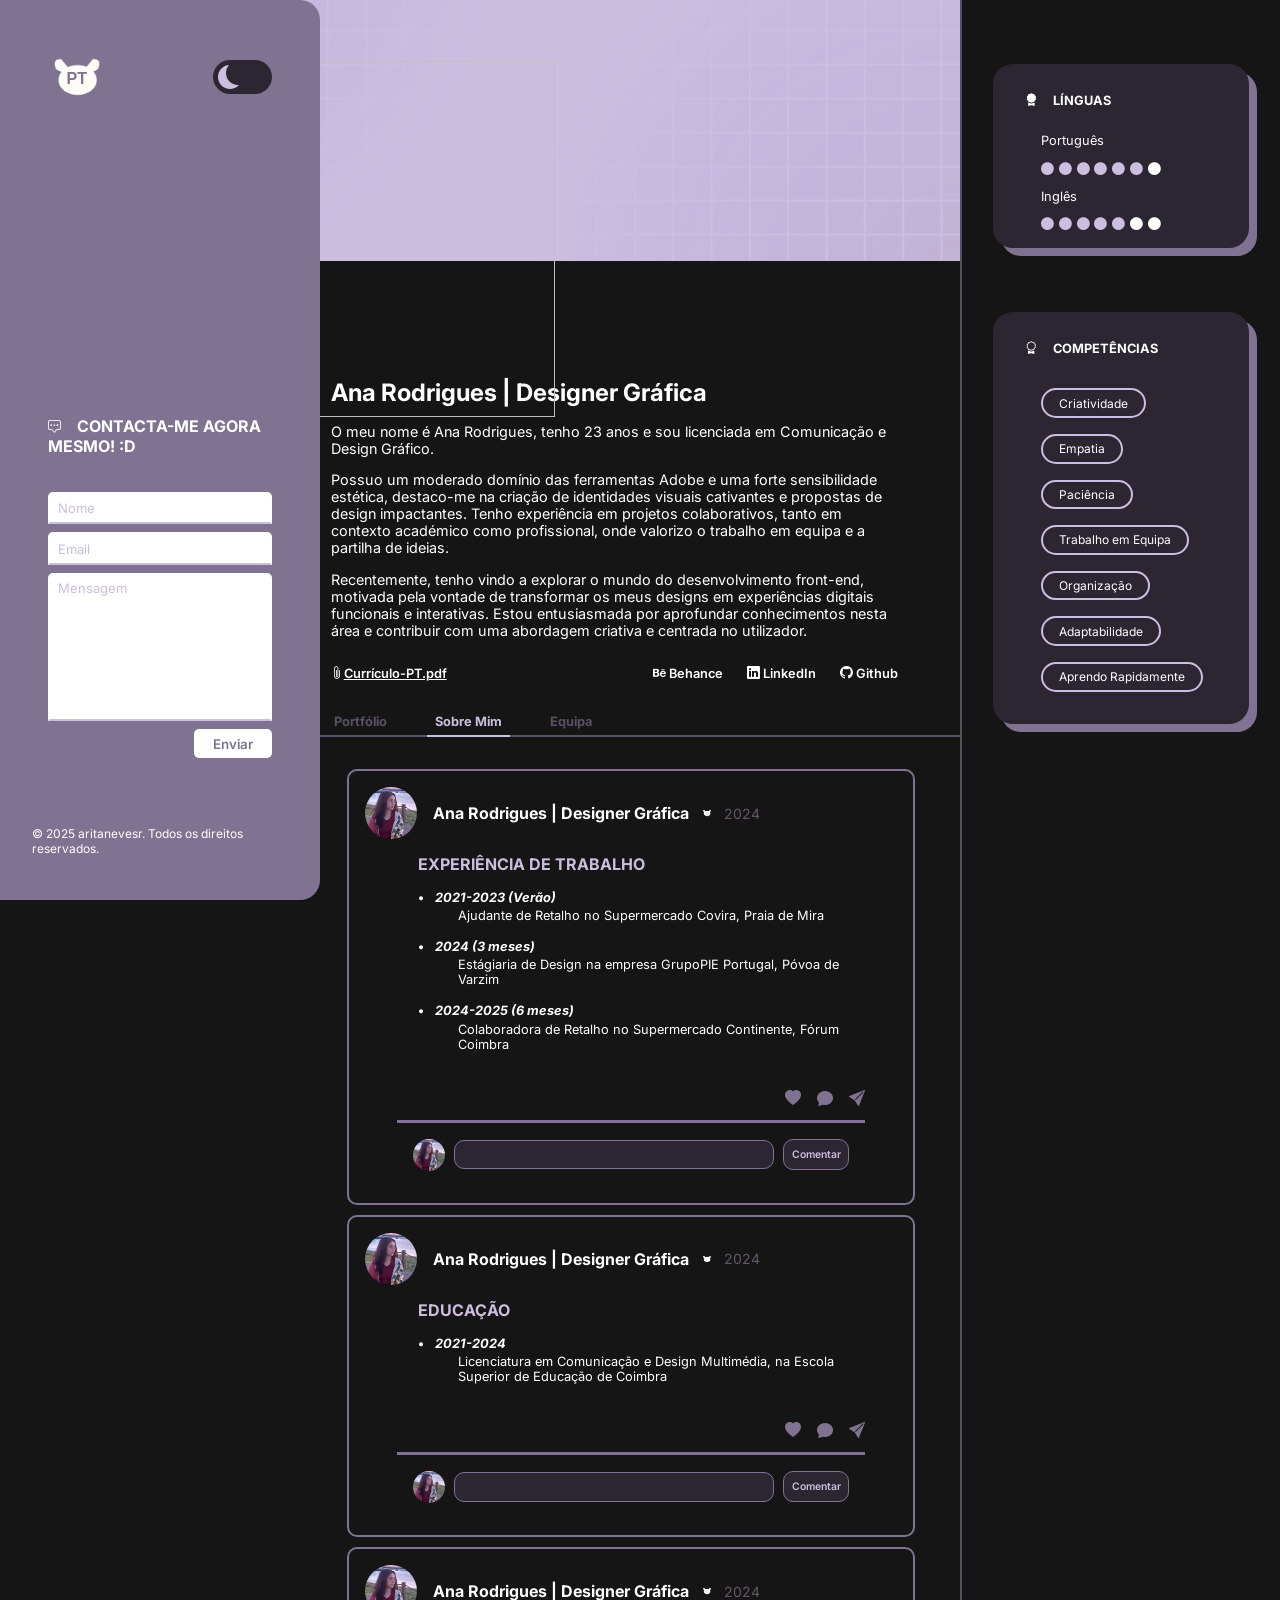
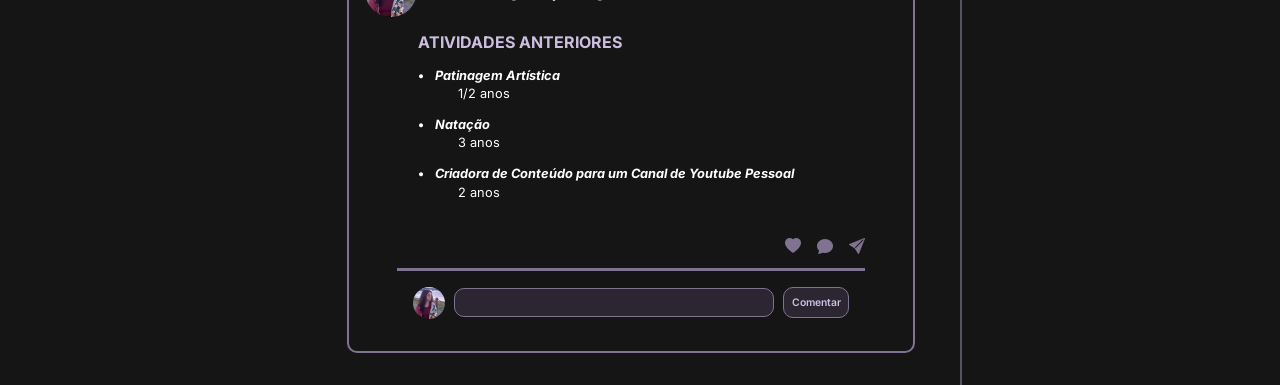
==== about.html @ 100b5ac8 "Update about.html" ====
<!DOCTYPE html>
<html lang="en">

<head>
    <meta charset="UTF-8">
    <meta name="viewport" content="width=device-width, initial-scale=1, maximum-scale=1">
    <title>aritanevesr</title>
    <link rel="stylesheet" href="https://cdnjs.cloudflare.com/ajax/libs/font-awesome/4.7.0/css/font-awesome.min.css">
    <link rel="stylesheet" href="css/about.css">
    <link rel="stylesheet" href="https://cdn.jsdelivr.net/npm/bootstrap-icons@1.13.1/font/bootstrap-icons.min.css">
    <link rel="icon" type="image/jpg" href="images/IconWindows.png" />

    <script src="https://code.iconify.design/3/3.1.0/iconify.min.js"></script>
    <script src="/js/menu.js"></script>
    <script src="/js/language-toggle.js" defer></script>
</head>

<body>
    <div class="container-pc">

        <div class="first-tab">
            <div class="first-top">
                <div class="language-change">
                    <button class="toggle-pt" onclick="turnENG()">PT</button>
                    <button class="toggle-eng" onclick="turnPT()">EN</button>
                </div>

                <label class="switch">
                    <input type="checkbox">
                    <span class="slider"></span>
                </label>
            </div>

            <div class="first-bottom">
                <div class="form-tab">
                    <h3 class="pt"><i class="bi bi-chat-square-dots"></i>&nbsp; &nbsp; CONTACTA-ME AGORA MESMO! :D</h3>
                    <h3 class="eng"><i class="bi bi-chat-square-dots"></i>&nbsp; &nbsp; GET IN TOUCH WITH ME NOW! :D
                    </h3>
                    <br>
                    <form class="pt-form" id="form" action="https://api.web3forms.com/submit" method="POST">
                        <input type="hidden" name="access_key" value="80415ea5-f02d-45af-8918-c1a415441b44">

                        <input type="text" name="name" class="name" placeholder="Nome" required>
                        <input type="email" name="email" class="email" placeholder="Email" required>
                        <textarea name="mensagem" class="mensagem" placeholder="Mensagem" required></textarea>
                        <button type="submit">Enviar</button>
                    </form>

                    <form class="eng-form" id="form" action="https://api.web3forms.com/submit" method="POST">
                        <input type="hidden" name="access_key" value="80415ea5-f02d-45af-8918-c1a415441b44">

                        <input type="text" name="name" class="name" placeholder="Name" required>
                        <input type="email" name="email" class="email" placeholder="Email" required>
                        <textarea name="mensagem" class="mensagem" placeholder="Message" required></textarea>
                        <button type="submit">Send</button>
                    </form>
                </div>
                <br><br>
                <div class="copyright">
                    <p class="pt">© 2025 aritanevesr. Todos os direitos reservados.</p>
                    <p class="eng">© 2025 aritanevesr. All rights reserved.</p>
                </div>
            </div>
        </div>

        <div class="first-tab-back"></div>
        <div class="second-tab">
            <div class="banner">
                <div class="pfp">
                    <img src="images/Pfp.svg">
                </div>
            </div>
            <div class="under-banner"></div>
            <div class="description">
                <h1 class="pt">Ana Rodrigues | Designer Gráfica</h1>
                <p class="pt">O meu nome é Ana Rodrigues, tenho 23 anos e sou licenciada em Comunicação e Design
                    Gráfico.
                </p>
                <p class="pt">Possuo um moderado domínio das ferramentas Adobe e uma forte sensibilidade estética,
                    destaco-me na criação de identidades visuais cativantes e propostas de design impactantes. Tenho
                    experiência em projetos colaborativos, tanto em contexto académico como profissional, onde valorizo
                    o trabalho em equipa e a partilha de ideias.
                </p>
                <p class="pt">Recentemente, tenho vindo a explorar o mundo do desenvolvimento front-end, motivada pela
                    vontade de transformar os meus designs em experiências digitais funcionais e interativas. Estou
                    entusiasmada por aprofundar conhecimentos nesta área e contribuir com uma abordagem criativa e
                    centrada no utilizador.</p>

                <h1 class="eng">Ana Rodrigues | Graphic Designer</h1>
                <p class="eng">My name is Ana Rodrigues, I’m 23 years old and I hold a degree in Communication and
                    Graphic Design.
                </p>
                <p class="eng">With a solid foundation in in Adobe software and with a strong eye for aesthetics, I
                    specialise in crafting engaging visual identities and impactful design solutions. I have experience
                    working on collaborative projects in both academic and professional settings, where I thrive in
                    environments that encourage idea sharing and innovative thinking.
                </p>
                <p class="eng">Recently, I’ve been exploring the world of front-end development, driven by a desire to
                    bring my designs to life through functional and interactive digital experiences. I’m excited to
                    continue learning in this area and to contribute with a creative, user-focused approach.</p>
                <div class="description-links">
                    <div class="cv">
                        <i class="bi bi-paperclip"></i>
                        <a href="/images/cv/portuguese.pdf" target="_blank" class="pt">Currículo-PT.pdf</a>
                        <a href="/images/cv/english.pdf" target="_blank" class="eng">CV-ENG.pdf</a>
                    </div>
                    <div class="work-links">
                        <a href="https://www.behance.net/aritanevesr" target="_blank">
                            <p><i class="bi bi-behance"></i>&nbsp;Behance</p>
                        </a>
                        <a href="www.linkedin.com/in/aritanevesr" target="_blank">
                            <p><i class="bi bi-linkedin"></i>&nbsp;LinkedIn</p>
                        </a>
                        <a href="https://github.com/ARitaNevesR" target="_blank">
                            <p><i class="bi bi-github"></i>&nbsp;Github</p>
                        </a>
                    </div>
                </div>
            </div>
            <div class="menu">
                <div class="box"></div>
                <a href="index.html">
                    <p class="port pt">Portfólio</p>
                    <p class="port eng">Portfolio</p>
                </a>
                <a href="about.html">
                    <p class="about pt">Sobre Mim</p>
                    <p class="about eng">About Me</p>
                </a>
                <a href="team.html">
                    <p class="team pt">Equipa</p>
                    <p class="team eng">Team</p>

                </a>
            </div>

            <div class="content">
                <div class="content-box">
                    <div class="project">
                        <div class="project-profile">
                            <div class="project-profile-img">
                                <img src="images/pfp.png"></img>
                            </div>
                            <div class="project-profile-name">
                                <h3 class="pt">Ana Rodrigues | Designer Gráfica</h3>
                                <h3 class="eng">Ana Rodrigues | Graphic Designer</h3>
                                <img src="images/IconWindows.png"></img>
                                <p>2024</p>
                            </div>
                        </div>
                        <div class="project-content-align">
                            <div class="project-content">
                                <div class="project-content-text">
                                    <h1 class="pt">EXPERIÊNCIA DE TRABALHO</h1>
                                    <dl class="pt">
                                        <dt><i>2021-2023 (Verão)</i></dt>
                                        <dd>Ajudante de Retalho no Supermercado Covira, Praia de Mira</dd>
                                        <dt><i>2024 (3 meses)</i></dt>
                                        <dd>Estágiaria de Design na empresa GrupoPIE Portugal, Póvoa de Varzim</dd>
                                        <dt><i>2024-2025 (6 meses)</i></dt>
                                        <dd>Colaboradora de Retalho no Supermercado Continente, Fórum Coimbra</dd>
                                    </dl>

                                    <h1 class="eng">WORK EXPERIENCE</h1>
                                    <dl class="eng">
                                        <dt><i>Summer 2021-2023</i></dt>
                                        <dd>Retail Assistant at Covira Supermarket, Praia de Mira</dd>
                                        <dt><i>2024 (3 months)</i></dt>
                                        <dd>Design Intern at GrupoPIE Portugal, Póvoa de Varzim</dd>
                                        <dt><i>2024-2025 (6 months)</i></dt>
                                        <dd>Retail Associate at Continente Supermarket, Fórum Coimbra</dd>
                                    </dl>

                                </div>
                            </div>
                            <br>
                            <div class="project-comments">
                                <div class="comments-bar-outer">
                                    <div class="comments-bar">
                                        <i class="bi bi-heart-fill"></i>
                                        <i class="bi bi-chat-fill"></i>
                                        <i class="bi bi-send-fill"></i>
                                    </div>
                                </div>
                                <div class="comments-box">
                                    <img class="comments-pfp" src="/images/pfp.png">
                                    <input class="comment-message" type="text">
                                    <button class="pt">Comentar</button>
                                    <button class="eng">Comment</button>
                                </div>
                            </div>
                        </div>
                    </div>
                </div>
                <div class="content-box">
                    <div class="project">
                        <div class="project-profile">
                            <div class="project-profile-img">
                                <img src="images/pfp.png"></img>
                            </div>
                            <div class="project-profile-name">
                                <h3 class="pt">Ana Rodrigues | Designer Gráfica</h3>
                                <h3 class="eng">Ana Rodrigues | Graphic Designer</h3>
                                <img src="images/IconWindows.png"></img>
                                <p>2024</p>
                            </div>
                        </div>
                        <div class="project-content-align">
                            <div class="project-content">
                                <div class="project-content-text">
                                    <h1 class="pt">EDUCAÇÃO</h1>
                                    <dl class="pt">
                                        <dt><i>2021-2024</i></dt>
                                        <dd>Licenciatura em Comunicação e Design Multimédia, na Escola Superior de
                                            Educação de Coimbra</dd>
                                    </dl>

                                    <h1 class="eng">EDUCATION</h1>
                                    <dl class="eng">
                                        <dt><i>2021-2024</i></dt>
                                        <dd>Bachelor’s Degree in Communication and Multimedia Design, at Escola Superior
                                            de Educação de Coimbra</dd>
                                    </dl>

                                </div>
                            </div>
                            <br>
                            <div class="project-comments">
                                <div class="comments-bar-outer">
                                    <div class="comments-bar">
                                        <i class="bi bi-heart-fill"></i>
                                        <i class="bi bi-chat-fill"></i>
                                        <i class="bi bi-send-fill"></i>
                                    </div>
                                </div>
                                <div class="comments-box">
                                    <img class="comments-pfp" src="/images/pfp.png">
                                    <input class="comment-message" type="text">
                                    <button class="pt">Comentar</button>
                                    <button class="eng">Comment</button>
                                </div>
                            </div>
                        </div>
                    </div>
                </div>
                <div class="content-box">
                    <div class="project">
                        <div class="project-profile">
                            <div class="project-profile-img">
                                <img src="images/pfp.png"></img>
                            </div>
                            <div class="project-profile-name">
                                <h3 class="pt">Ana Rodrigues | Designer Gráfica</h3>
                                <h3 class="eng">Ana Rodrigues | Graphic Designer</h3>
                                <img src="images/IconWindows.png"></img>
                                <p>2024</p>
                            </div>
                        </div>
                        <div class="project-content-align">
                            <div class="project-content">
                                <div class="project-content-text">
                                    <h1 class="pt">ATIVIDADES ANTERIORES</h1>
                                    <dl class="pt">
                                        <dt><i>Patinagem Artística</i></dt>
                                        <dd>1/2 anos</dd>
                                        <dt><i>Natação</i></dt>
                                        <dd>3 anos</dd>
                                        <dt><i>Criadora de Conteúdo para um Canal de Youtube Pessoal</i></dt>
                                        <dd>2 anos</dd>
                                    </dl>

                                    <h1 class="eng">PREVIOUS ACTIVITIES</h1>
                                    <dl class="eng">
                                        <dt><i>Figure Skating</i></dt>
                                        <dd>1-2 years</dd>
                                        <dt><i>Swimming</i></dt>
                                        <dd>3 years</dd>
                                        <dt><i>Content Creator for Personal YouTube Channel</i></dt>
                                        <dd>2 years</dd>
                                    </dl>
                                </div>
                            </div>
                            <br>
                            <div class="project-comments">
                                <div class="comments-bar-outer">
                                    <div class="comments-bar">
                                        <i class="bi bi-heart-fill"></i>
                                        <i class="bi bi-chat-fill"></i>
                                        <i class="bi bi-send-fill"></i>
                                    </div>
                                </div>
                                <div class="comments-box">
                                    <img class="comments-pfp" src="/images/pfp.png">
                                    <input class="comment-message" type="text">
                                    <button class="pt">Comentar</button>
                                    <button class="eng">Comment</button>
                                </div>
                            </div>
                        </div>
                    </div>
                </div>
            </div>
        </div>
        <div class="third-tab">
            <div class="third-box software">
                <h3 class="pt"> <i class="bi bi-award-fill"></i> &nbsp; &nbsp; LÍNGUAS </h3>
                <h3 class="eng"> <i class="bi bi-award-fill"></i> &nbsp; &nbsp; LANGUAGES </h3>
                <div class="box-content">
                    <div class="portuguese">
                        <p class="pt">Português</p>
                        <p class="eng">Portuguese</p>
                        <div class="portuguese-meter">
                            <i class="bi bi-circle-fill purple"></i>
                            <i class="bi bi-circle-fill purple"></i>
                            <i class="bi bi-circle-fill purple"></i>
                            <i class="bi bi-circle-fill purple"></i>
                            <i class="bi bi-circle-fill purple"></i>
                            <i class="bi bi-circle-fill purple"></i>
                            <i class="bi bi-circle-fill white"></i>
                        </div>
                    </div>
                    <div class="english">
                        <p class="pt">Inglês</p>
                        <p class="eng">English</p>
                        <div class="portuguese-meter">
                            <i class="bi bi-circle-fill purple"></i>
                            <i class="bi bi-circle-fill purple"></i>
                            <i class="bi bi-circle-fill purple"></i>
                            <i class="bi bi-circle-fill purple"></i>
                            <i class="bi bi-circle-fill purple"></i>
                            <i class="bi bi-circle-fill white"></i>
                            <i class="bi bi-circle-fill white"></i>
                        </div>
                    </div>
                </div>
            </div>

            <div class="third-box objetivos">
                <h3 class="pt"> <i class="bi bi-award"></i> &nbsp; &nbsp; COMPETÊNCIAS</h3>
                <h3 class="eng"> <i class="bi bi-award"></i> &nbsp; &nbsp; SOFT SKILLS </h3>
                <br>
                <div class="box-content-soft">
                    <div class="">
                        <div class="soft-skills">
                            <p class="pt">Criatividade</p>
                            <p class="eng">Creativity</p>
                        </div>
                        <div class="soft-skills">
                            <p class="pt">Empatia</p>
                            <p class="eng">Empathy</p>
                        </div>
                        <div class="soft-skills">
                            <p class="pt">Paciência</p>
                            <p class="eng">Patience</p>
                        </div>
                        <div class="soft-skills">
                            <p class="pt">Trabalho em Equipa</p>
                            <p class="eng">Teamwork</p>
                        </div>
                        <div class="soft-skills">
                            <p class="pt">Organização</p>
                            <p class="eng">Organisation</p>
                        </div>
                        <div class="soft-skills">
                            <p class="pt">Adaptabilidade</p>
                            <p class="eng">Adaptability</p>
                        </div>
                        <div class="soft-skills">
                            <p class="pt">Aprendo Rapidamente</p>
                            <p class="eng">Fast Learner</p>
                        </div>
                    </div>
                </div>
            </div>
        </div>
    </div>

    <div class="container-mobile">
        <nav class="navbar-mobile">
            <div class="menu-toggle">
                <button class="on-button" onclick="showMenu()"><i class="bi bi-list"></i></button>
                <div class="off-menu">
                    <button class="off-button" onclick="hideMenu()">
                        <i class="bi bi-x"></i>
                    </button>

                    <div class="mobile-top">
                        <div class="language-change">
                            <div class="language-change">
                                <button class="toggle-pt">PT</button>
                                <button class="toggle-eng">EN</button>
                            </div>
                        </div>

                        <label class="switch">
                            <input type="checkbox">
                            <span class="slider"></span>
                        </label>
                    </div>
                </div>
            </div>
        </nav>
        <div class="mobile-menu">
            <div class="form-tab">
                <h3 class="pt"><i class="bi bi-chat-square-dots"></i>&nbsp; &nbsp; CONTACTA-ME AGORA MESMO! :D</h3>
                <h3 class="eng"><i class="bi bi-chat-square-dots"></i>&nbsp; &nbsp; GET IN TOUCH WITH ME NOW! :D
                </h3>
                <br>
                <form class="pt-form" id="form" action="https://api.web3forms.com/submit" method="POST">
                    <input type="hidden" name="access_key" value="80415ea5-f02d-45af-8918-c1a415441b44">

                    <input type="text" name="name" class="name" placeholder="Nome" required>
                    <input type="email" name="email" class="email" placeholder="Email" required>
                    <textarea name="mensagem" class="mensagem" placeholder="Mensagem" required></textarea>
                    <button type="submit">Enviar</button>
                </form>

                <form class="eng-form" id="form" action="https://api.web3forms.com/submit" method="POST">
                    <input type="hidden" name="access_key" value="80415ea5-f02d-45af-8918-c1a415441b44">

                    <input type="text" name="name" class="name" placeholder="Name" required>
                    <input type="email" name="email" class="email" placeholder="Email" required>
                    <textarea name="mensagem" class="mensagem" placeholder="Message" required></textarea>
                    <button type="submit">Send</button>
                </form>
            </div>
        </div>
        <div class="profile-mobile">
            <div class="top-profile-mobile">
                <div class="banner">
                    <div class="pfp">
                        <img src="images/Pfp.svg">
                    </div>
                </div>
                <div class="under-banner"></div>
                <div class="description">
                    <h1 class="pt">Ana Rodrigues | Designer Gráfica</h1>
                    <p class="pt">O meu nome é Ana Rodrigues, tenho 23 anos e sou licenciada em Comunicação e Design
                        Gráfico.
                    </p>
                    <p class="pt">Possuo um moderado domínio das ferramentas Adobe e uma forte sensibilidade estética,
                        destaco-me na criação de identidades visuais cativantes e propostas de design impactantes. Tenho
                        experiência em projetos colaborativos, tanto em contexto académico como profissional, onde
                        valorizo
                        o trabalho em equipa e a partilha de ideias.
                    </p>
                    <p class="pt">Recentemente, tenho vindo a explorar o mundo do desenvolvimento front-end, motivada
                        pela
                        vontade de transformar os meus designs em experiências digitais funcionais e interativas. Estou
                        entusiasmada por aprofundar conhecimentos nesta área e contribuir com uma abordagem criativa e
                        centrada no utilizador.</p>

                    <h1 class="eng">Ana Rodrigues | Graphic Designer</h1>
                    <p class="eng">My name is Ana Rodrigues, I’m 23 years old and I hold a degree in Communication and
                        Graphic Design.
                    </p>
                    <p class="eng">With a solid foundation in in Adobe software and with a strong eye for aesthetics, I
                        specialise in crafting engaging visual identities and impactful design solutions. I have
                        experience
                        working on collaborative projects in both academic and professional settings, where I thrive in
                        environments that encourage idea sharing and innovative thinking.
                    </p>
                    <p class="eng">Recently, I’ve been exploring the world of front-end development, driven by a desire
                        to
                        bring my designs to life through functional and interactive digital experiences. I’m excited to
                        continue learning in this area and to contribute with a creative, user-focused approach.</p>
                    <div class="description-links">
                        <div class="cv">
                            <i class="bi bi-paperclip"></i>
                            <a href="/images/cv/portuguese.pdf" target="_blank" class="pt">Currículo-PT.pdf</a>
                            <a href="/images/cv/english.pdf" target="_blank" class="eng">CV-ENG.pdf</a>
                        </div>
                        <div class="work-links">
                            <a href="https://www.behance.net/aritanevesr" target="_blank">
                                <p><i class="bi bi-behance"></i>&nbsp;Behance</p>
                            </a>
                            <a href="www.linkedin.com/in/aritanevesr" target="_blank">
                                <p><i class="bi bi-linkedin"></i>&nbsp;LinkedIn</p>
                            </a>
                            <a href="https://github.com/ARitaNevesR" target="_blank">
                                <p><i class="bi bi-github"></i>&nbsp;Github</p>
                            </a>
                        </div>
                    </div>
                </div>
                <div class="menu">
                    <div class="box"></div>
                    <a href="index.html">
                        <p class="port">Portfólio</p>
                    </a>
                    <a href="about.html">
                        <p class="about">Sobre Mim</p>
                    </a>
                    <a href="team.html">
                        <p class="team">Equipa</p>
                    </a>
                </div>
            </div>
            <div class="mobile-team">
                <div class="content">
                    <div class="content-box">
                        <div class="project">
                            <div class="project-profile">
                                <div class="project-profile-img">
                                    <img src="images/pfp.png"></img>
                                </div>
                                <div class="project-profile-name">
                                    <h3 class="pt">Ana Rodrigues | Designer Gráfica</h3>
                                    <h3 class="eng">Ana Rodrigues | Graphic Designer</h3>
                                    <img src="images/IconWindows.png"></img>
                                    <p>2024</p>
                                </div>
                            </div>
                            <div class="project-content-align">
                                <div class="project-content">
                                    <div class="project-content-text">
                                        <h1 class="pt">EXPERIÊNCIA DE TRABALHO</h1>
                                        <dl class="pt">
                                            <dt><i>2021-2023 (Verão)</i></dt>
                                            <dd>Ajudante de Retalho no Supermercado Covira, Praia de Mira</dd>
                                            <dt><i>2024 (3 meses)</i></dt>
                                            <dd>Estágiaria de Design na empresa GrupoPIE Portugal, Póvoa de Varzim</dd>
                                            <dt><i>2024-2025 (6 meses)</i></dt>
                                            <dd>Colaboradora de Retalho no Supermercado Continente, Fórum Coimbra</dd>
                                        </dl>

                                        <h1 class="eng">WORK EXPERIENCE</h1>
                                        <dl class="eng">
                                            <dt><i>Summer 2021-2023</i></dt>
                                            <dd>Retail Assistant at Covira Supermarket, Praia de Mira</dd>
                                            <dt><i>2024 (3 months)</i></dt>
                                            <dd>Design Intern at GrupoPIE Portugal, Póvoa de Varzim</dd>
                                            <dt><i>2024-2025 (6 months)</i></dt>
                                            <dd>Retail Associate at Continente Supermarket, Fórum Coimbra</dd>
                                        </dl>

                                    </div>
                                </div>
                                <br>
                                <div class="project-comments">
                                    <div class="comments-bar-outer">
                                        <div class="comments-bar">
                                            <i class="bi bi-heart-fill"></i>
                                            <i class="bi bi-chat-fill"></i>
                                            <i class="bi bi-send-fill"></i>
                                        </div>
                                    </div>
                                    <div class="comments-box">
                                        <img class="comments-pfp" src="/images/pfp.png">
                                        <input class="comment-message" type="text">
                                        <button class="pt">Comentar</button>
                                        <button class="eng">Comment</button>
                                    </div>
                                </div>
                            </div>
                        </div>
                    </div>
                    <div class="content-box">
                        <div class="project">
                            <div class="project-profile">
                                <div class="project-profile-img">
                                    <img src="images/pfp.png"></img>
                                </div>
                                <div class="project-profile-name">
                                    <h3 class="pt">Ana Rodrigues | Designer Gráfica</h3>
                                    <h3 class="eng">Ana Rodrigues | Graphic Designer</h3>
                                    <img src="images/IconWindows.png"></img>
                                    <p>2024</p>
                                </div>
                            </div>
                            <div class="project-content-align">
                                <div class="project-content">
                                    <div class="project-content-text">
                                        <h1 class="pt">EDUCAÇÃO</h1>
                                        <dl class="pt">
                                            <dt><i>2021-2024</i></dt>
                                            <dd>Licenciatura em Comunicação e Design Multimédia, na Escola Superior de
                                                Educação de Coimbra</dd>
                                        </dl>

                                        <h1 class="eng">EDUCATION</h1>
                                        <dl class="eng">
                                            <dt><i>2021-2024</i></dt>
                                            <dd>Bachelor’s Degree in Communication and Multimedia Design, at Escola
                                                Superior
                                                de Educação de Coimbra</dd>
                                        </dl>

                                    </div>
                                </div>
                                <br>
                                <div class="project-comments">
                                    <div class="comments-bar-outer">
                                        <div class="comments-bar">
                                            <i class="bi bi-heart-fill"></i>
                                            <i class="bi bi-chat-fill"></i>
                                            <i class="bi bi-send-fill"></i>
                                        </div>
                                    </div>
                                    <div class="comments-box">
                                        <img class="comments-pfp" src="/images/pfp.png">
                                        <input class="comment-message" type="text">
                                        <button class="pt">Comentar</button>
                                        <button class="eng">Comment</button>
                                    </div>
                                </div>
                            </div>
                        </div>
                    </div>
                    <div class="content-box">
                        <div class="project">
                            <div class="project-profile">
                                <div class="project-profile-img">
                                    <img src="images/pfp.png"></img>
                                </div>
                                <div class="project-profile-name">
                                    <h3 class="pt">Ana Rodrigues | Designer Gráfica</h3>
                                    <h3 class="eng">Ana Rodrigues | Graphic Designer</h3>
                                    <img src="images/IconWindows.png"></img>
                                    <p>2024</p>
                                </div>
                            </div>
                            <div class="project-content-align">
                                <div class="project-content">
                                    <div class="project-content-text">
                                        <h1 class="pt">ATIVIDADES ANTERIORES</h1>
                                        <dl class="pt">
                                            <dt><i>Patinagem Artística</i></dt>
                                            <dd>1/2 anos</dd>
                                            <dt><i>Natação</i></dt>
                                            <dd>3 anos</dd>
                                            <dt><i>Criadora de Conteúdo para um Canal de Youtube Pessoal</i></dt>
                                            <dd>2 anos</dd>
                                        </dl>

                                        <h1 class="eng">PREVIOUS ACTIVITIES</h1>
                                        <dl class="eng">
                                            <dt><i>Figure Skating</i></dt>
                                            <dd>1-2 years</dd>
                                            <dt><i>Swimming</i></dt>
                                            <dd>3 years</dd>
                                            <dt><i>Content Creator for Personal YouTube Channel</i></dt>
                                            <dd>2 years</dd>
                                        </dl>
                                    </div>
                                </div>
                                <br>
                                <div class="project-comments">
                                    <div class="comments-bar-outer">
                                        <div class="comments-bar">
                                            <i class="bi bi-heart-fill"></i>
                                            <i class="bi bi-chat-fill"></i>
                                            <i class="bi bi-send-fill"></i>
                                        </div>
                                    </div>
                                    <div class="comments-box">
                                        <img class="comments-pfp" src="/images/pfp.png">
                                        <input class="comment-message" type="text">
                                        <button class="pt">Comentar</button>
                                        <button class="eng">Comment</button>
                                    </div>
                                </div>
                            </div>
                        </div>
                    </div>
                </div>
                <br><br>
                <div class="boxes-mobile">
                    <div class="third-box software">
                        <h3 class="pt"> <i class="bi bi-award-fill"></i> &nbsp; &nbsp; LÍNGUAS </h3>
                        <h3 class="eng"> <i class="bi bi-award-fill"></i> &nbsp; &nbsp; LANGUAGES </h3>
                        <div class="box-content">
                            <div class="portuguese">
                                <p class="pt">Português</p>
                                <p class="eng">Portuguese</p>
                                <div class="portuguese-meter">
                                    <i class="bi bi-circle-fill purple"></i>
                                    <i class="bi bi-circle-fill purple"></i>
                                    <i class="bi bi-circle-fill purple"></i>
                                    <i class="bi bi-circle-fill purple"></i>
                                    <i class="bi bi-circle-fill purple"></i>
                                    <i class="bi bi-circle-fill purple"></i>
                                    <i class="bi bi-circle-fill white"></i>
                                </div>
                            </div>
                            <div class="english">
                                <p class="pt">Inglês</p>
                                <p class="eng">English</p>
                                <div class="portuguese-meter">
                                    <i class="bi bi-circle-fill purple"></i>
                                    <i class="bi bi-circle-fill purple"></i>
                                    <i class="bi bi-circle-fill purple"></i>
                                    <i class="bi bi-circle-fill purple"></i>
                                    <i class="bi bi-circle-fill purple"></i>
                                    <i class="bi bi-circle-fill white"></i>
                                    <i class="bi bi-circle-fill white"></i>
                                </div>
                            </div>
                        </div>
                    </div>

                    <div class="third-box objetivos">
                        <h3 class="pt"> <i class="bi bi-award"></i> &nbsp; &nbsp; COMPETÊNCIAS</h3>
                        <h3 class="eng"> <i class="bi bi-award"></i> &nbsp; &nbsp; SOFT SKILLS </h3>
                        <br>
                        <div class="box-content-soft">
                            <div class="">
                                <div class="soft-skills">
                                    <p class="pt">Criatividade</p>
                                    <p class="eng">Creativity</p>
                                </div>
                                <div class="soft-skills">
                                    <p class="pt">Empatia</p>
                                    <p class="eng">Empathy</p>
                                </div>
                                <div class="soft-skills">
                                    <p class="pt">Paciência</p>
                                    <p class="eng">Patience</p>
                                </div>
                                <div class="soft-skills">
                                    <p class="pt">Trabalho em Equipa</p>
                                    <p class="eng">Teamwork</p>
                                </div>
                                <div class="soft-skills">
                                    <p class="pt">Organização</p>
                                    <p class="eng">Organisation</p>
                                </div>
                                <div class="soft-skills">
                                    <p class="pt">Adaptabilidade</p>
                                    <p class="eng">Adaptability</p>
                                </div>
                                <div class="soft-skills">
                                    <p class="pt">Aprendo Rapidamente</p>
                                    <p class="eng">Fast Learner</p>
                                </div>
                            </div>
                        </div>
                    </div>
                </div>
                <br><br>
                <div class="copyright">
                    <p class="pt">© 2025 aritanevesr. Todos os direitos reservados.</p>
                    <p class="eng">© 2025 aritanevesr. All rights reserved.</p>
                </div>
            </div>
        </div>
    </div>
</body>
---- css/about.css ----
@import url('https://fonts.googleapis.com/css2?family=Inter:ital,opsz,wght@0,14..32,100..900;1,14..32,100..900&display=swap');

body {
    font-family: 'Inter', sans-serif;
    padding: 0;
    margin: 0;
    font-size: 1rem;
    background-color: var(--dark-theme);
}

:root {
    --white: #FFFFFF;
    --text-color: #333;
    --dark-theme: #151515;
    --light-purple: #CCBEDF;
    --dark-purple: #575161;
    --medium-purple: #807391;
    --purple: #2B2632;
}

p {
    color: #151515
}

.container-pc {
    min-height: 100vh;
    width: 100vw;
    display: flex;
}

.container-mobile {
    display: none;
}

.pt,
.pt-form,
.toggle-pt {
    display: flex;

}

.eng,
.eng-form,
.toggle-eng {
    display: none;
}

/*----------------- FIRST TAB -----------------*/

.first-tab {
    background-color: var(--medium-purple);
    position: fixed;
    display: flex;
    flex-direction: column;
    width: 29.25rem;
    height: 100vh;
    z-index: 1000;
    border-radius: 0 20px 20px 0;
}

.first-tab-back {
    width: 28rem;
    height: 100vh;
    background-color: transparent;
}

.first-top {
    margin: 3rem;
    display: flex;
    align-items: center;
}

.language-change {
    width: 3.6rem;
    height: 3.6rem;
    background-image: url("/images/IconWindows.png");
    background-color: transparent;
    background-size: cover;
    background-position: center;
    background-repeat: no-repeat;
    display: flex;
    justify-content: center;
    transform: scale(1);
    cursor: pointer;
}

.language-change:hover {
    transform: scale(1.1);
}

.language-change button {
    font-size: 1rem;
    font-weight: 800;
    color: var(--medium-purple);
    margin-top: 1.3rem;
    background-color: transparent;
    border: none;
    cursor: pointer;
}

/* https://uiverse.io/alexruix/splendid-liger-23 */
/* The switch - the box around the slider */
.switch {
    font-size: 17px;
    position: relative;
    display: inline-block;
    width: 3.5em;
    height: 2em;
    margin-left: auto;
    transform: scale(1);
    transition: transform 0.2s ease, background-color 0.2s ease, color 0.2s ease;
}

.switch:hover {
    transform: scale(1.05);
}

.switch input {
    opacity: 0;
    width: 0;
    height: 0;
}

.slider {
    position: absolute;
    cursor: pointer;
    top: 0;
    left: 0;
    right: 0;
    bottom: 0;
    background-color: var(--purple);
    transition: .5s;
    border-radius: 30px;
}

.slider:before {
    position: absolute;
    content: "";
    height: 1.4em;
    width: 1.4em;
    border-radius: 50%;
    left: 10%;
    bottom: 15%;
    box-shadow: inset 8px -4px 0px 0px var(--light-purple);
    background: var(--purple);
    transition: .5s;
}

input:checked+.slider {
    background-color: var(--purple);
}

input:checked+.slider:before {
    transform: translateX(100%);
    box-shadow: inset 15px -4px 0px 15px var(--light-purple);
}

.first-bottom {
    margin-top: auto;
    padding: 2rem;
}

.form-tab {
    display: flex;
    margin: 3rem;
    flex-direction: column;
    margin-bottom: auto;
}

.form-tab h3 {
    font-size: 16px;
    color: var(--white);
}

#form {
    flex-direction: column;
    gap: 0.5rem;
}

#form input,
textarea {
    background-color: var(--white);
    border-bottom: 2px solid var(--light-purple);
    border-top: 2px solid transparent;
    border-right: 2px solid transparent;
    border-left: 2px solid transparent;
    border-radius: 5px 5px 0 0;
    box-shadow: none;
    outline: none;
}

#form input {
    height: 1.8rem;
    padding: 0 0.5rem;
    font-size: 13px;
    font-family: 'Inter', sans-serif;
    color: var(--dark-theme);
}

#form textarea {
    resize: none;
    height: 8.4rem;
    padding: 0.3rem 0.5rem;
    font-size: 13px;
    font-family: 'Inter', sans-serif;
    color: var(--light-purple);
}

#form input::placeholder,
textarea::placeholder {
    color: var(--light-purple);
}

#form button {
    width: 4.9rem;
    height: 1.8rem;
    border-radius: 5px;
    border: transparent;
    background-color: white;
    font-family: 'Inter', sans-serif;
    font-weight: 600;
    color: var(--medium-purple);
    margin-left: auto;
    cursor: pointer;
    transform: scale(1);
    transition: transform 0.2s ease, background-color 0.2s ease, color 0.2s ease;
}

#form button:hover {
    background-color: var(--purple);
    color: var(--white);
    transform: scale(1.05);

}

.copyright {
    display: flex;
    justify-content: center;
}

.copyright p {
    font-size: 12px;
    color: var(--white);
}

/*----------------- SECOND TAB -----------------*/

.second-tab {
    background-color: var(--dark-theme);
    width: 66rem;
    height: auto;
    border-right: 2px solid var(--dark-purple);

}

.banner {
    width: 100%;
    height: 16.3rem;
    background-color: var(--light-purple);
    position: relative;
    display: flex;
    justify-content: start;
    align-items: flex-end;
    background-image: url("/images/banner.png");
    background-color: transparent;
    background-size: cover;
    background-position: center;
    background-repeat: no-repeat;
}

.pfp {
    width: 22.25rem;
    height: 22.25rem;
    margin: 0 3rem;
    position: absolute;
    bottom: -60%;
    left: 1rem;
}

.pfp img {
    width: 100%;
    height: 100%;
}

.under-banner {
    width: 100%;
    height: 6.3rem;
}

.description {
    margin: 0 0 0 7rem;
    width: 80%;
}

.description p {
    font-size: 0.9rem;

}

.description h1 {
    font-size: 1.5rem;

}

.description-links {
    display: flex;
    flex-direction: row;
    align-items: center;
}

.work-links {
    display: flex;
    flex-direction: row;
    gap: 1.5rem;
    margin-left: auto;
}

.description-links a,
i,
p,
h1 {
    color: white;
    text-decoration: none;

}

.description-links p,
i,
a {
    font-size: 0.8rem;
    cursor: pointer;
}

.cv {
    display: flex;
    flex-direction: row;
}

.cv a {
    font-weight: 600;
    transform: scale(1);
    text-decoration: underline;
}

.work-links p {
    font-weight: 600;
    transform: scale(1);
}

.cv a:hover,
.work-links p:hover {
    transform: scale(1.1);
}

.menu {
    width: 100%;
    height: auto;
    display: flex;
    flex-direction: row;
    gap: 2rem;
    border-bottom: 0.125rem solid var(--dark-purple);
}

.box {
    width: 5rem;
    height: auto;
}

.box,
.menu p {
    margin-bottom: auto;
}

.menu p {
    cursor: pointer;
    padding: 0.5rem;
    font-weight: 700;
    z-index: 2;
    margin-bottom: -0.125rem;
}

.menu a {
    text-decoration: none;
}

.about {
    color: var(--light-purple);
    box-shadow: inset 0 -0.125rem 0 0 var(--light-purple);

}

.port,
.team {
    color: var(--dark-purple);
    transform: scale(1);

}

.menu .port:hover,
.team:hover {
    transform: scale(1.1);
}

/*----------------- SECOND TAB POSTS -----------------*/

.content {
    display: flex;
    flex-direction: column;
    width: 75%;
    margin: 0 0 0 5rem;
    padding: 2rem;
    gap: 0.65rem;
}

.title-box {
    width: 100%;
    display: flex;
    padding: 0 0 0 4rem;
    margin-left: auto;
    background-color: transparent;
    border-bottom: solid 0.125rem var(--medium-purple);
    border-top: none;
    border-left: none;
    border-right: none;
    cursor: pointer;
    font-size: 0.6rem;
}

.content-box {
    display: flex;
    margin: 2rem 1rem 0 1rem;
    padding: 1rem;
    border-radius: 0.625rem;
    border: solid 0.125rem var(--medium-purple);
}

.project {
    width: 100%;
    height: auto;
}


.project-profile {
    display: flex;
    flex-direction: row;
    gap: 1rem;
    width: 100%;
    height: auto;
}

.project-profile-img img {
    width: 3.25rem;
    height: 3.25rem;
    border-radius: 50%;
}

.project-profile-name {
    display: flex;
    flex-direction: row;
    height: auto;
    width: 100%;
    gap: 0.8rem;
    margin-bottom: auto;
    align-items: center;
}

.project-profile-name img {
    width: 0.625rem;
    height: 0.625rem;
}

.project-profile-name h3 {
    font-size: 1rem;
    color: var(--white);
}

.project-profile-name p {
    font-size: 0.875rem;
    color: var(--light-purple);
    opacity: 0.4;
}

.project-content-align {
    display: flex;
    flex-direction: column;
    width: 100%;
    align-items: center;
    justify-content: center;
}

.project-content {
    width: 100%;
    height: auto;
    display: flex;
    flex-direction: column;
    align-items: center;
    justify-content: center;

}

.project-content-text {
    padding: 0 0 0 6rem;
    width: 100%;
}

.project-content-text h1 {
    color: var(--light-purple);
    font-size: 1rem;
}

.project-content-text dt::before {
    content: "• ";
    color: var(--white);
    margin-right: 0.5rem;
}

.project-content-text dt,
.project-content-text dd {
    color: var(--white);
    font-size: 0.8rem;
}

.project-content-text dt {
    margin: 0 0 0.2rem 0rem;
    font-weight: 700;
}

.project-content-text dd {
    margin: 0 0 1rem 2.5rem;
}

.project-content-text p {
    color: transparent;
}

.project-comments {
    width: 88%;
    height: auto;
}

.comments-bar-outer {
    display: flex;
    width: 100%;
    height: 2rem;
    border-bottom: 0.225rem solid var(--medium-purple);
}

.comments-bar {
    width: auto;
    height: 1.5rem;
    display: flex;
    flex-direction: row;
    gap: 1rem;
    margin-left: auto;
}

.comments-bar i {
    font-size: 1rem;
    transform: scale(1);
    width: 100%;
    height: auto;
    color: var(--medium-purple);
}

.comments-bar i:hover {
    transform: scale(1.05);
}

.comments-box {
    display: flex;
    flex-direction: row;
    padding: 1rem;
    gap: 0.6rem;
    align-items: center;
}

.comments-box img {
    width: 2rem;
    height: 2rem;
    border-radius: 50%;
}

.comments-box input {
    width: 80%;
    padding: 0.4rem;
}

.comment-message {
    border: 0.1rem solid var(--medium-purple);
    border-radius: 0.625rem;
    background-color: var(--purple);
}

.comments-box button {
    padding: 0.5rem;
    width: 15%;
    background-color: var(--purple);
    color: var(--light-purple);
    border: 1px solid var(--medium-purple);
    border-radius: 0.625rem;
    font-family: 'Inter', sans-serif;
    font-weight: 600;
    font-size: 0.65rem;
    cursor: pointer;
    justify-content: center;

}

/*----------------- THIRD TAB -----------------*/

.third-tab {
    background-color: var(--dark-theme);
    width: 28.125rem;
    height: 100%;
    right: 0;
    z-index: 1000;
    padding: 4rem 0 0 0;
    display: flex;
    flex-direction: column;
    align-items: center;
    gap: 4rem;
}

.third-box {
    width: 17.4rem;
    height: auto;
    padding: 1rem 2rem;
    background-color: var(--purple);
    border-radius: 20px;
    box-shadow: var(--medium-purple) 0.5rem 0.5rem;
}

.third-box h3 {
    color: var(--white);
    font-size: 16px;
}

.box-content {
    padding: 0 0 0 1rem;
}


.portuguese,
.english {
    display: flex;
    flex-direction: row;
    align-items: center;
    gap: 1rem;
}

.english p,
.portuguese p {
    font-size: 0.8rem;
}

.purple {
    color: var(--light-purple);
}

.portuguese-meter {
    display: flex;
    flex-direction: row;
    gap: 0.3rem
}

.box-content-soft {
    padding: 0 0 0 1rem;
    display: flex;
    flex-wrap: wrap;
    gap: 5rem
}


.soft-skills {
    border: 0.125rem solid var(--light-purple);
    border-radius: 2rem;
    display: inline-flex;
    align-items: center;
    justify-content: center;
    height: 1.6rem;
    width: auto;
    padding: 0 1rem 0 1rem;
    margin: 0 0.2rem 1rem 0;
}

.soft-skills p {
    font-size: 0.75rem
}


/*------------------- MOBILE -------------------*/

@media only screen and (max-width: 600px) and (orientation: portrait) {
    .container-pc {
        display: none;
    }

    .container-mobile {
        display: flex;
        width: 100%;
        height: auto;
        background-color: var(--dark-theme);
    }

    nav {
        width: 95%;
        padding: 0.2rem 2rem 0 2rem;
        height: 4rem;
        display: flex;
        align-items: center;
        position: fixed;
        background-color: var(--medium-purple);
        z-index: 1000;
    }

    .description-links {
        flex-direction: column;
        align-items: flex-start;
    }

    .work-links {
        gap: 1.5rem;
        margin-left: 0.2rem;
    }


    .on-button {
        display: flex;
        justify-content: center;
        align-items: center;
        width: 3rem;
        height: 1.6rem;
        font-size: 2rem;
        font-weight: 800;
        color: var(--medium-purple);
        background-color: transparent;
        border: none;
    }

    .menu-toggle i {
        font-size: 2rem;
    }

    .off-menu {
        position: fixed;
        top: 0;
        left: 0;
        width: 100vw;
        display: none;
        justify-content: space-between;
        align-items: center;
        padding: 1rem 2rem 1rem 2rem;
        z-index: 1000;
        box-sizing: border-box;
    }

    .off-button {
        display: flex;
        justify-content: center;
        align-items: center;
        width: 3rem;
        height: 1.6rem;
        font-weight: 800;
        color: var(--medium-purple);
        background-color: transparent;
        border: none;
    }

    .mobile-top {
        display: flex;
        flex-direction: row;
        flex-shrink: 0;
        align-items: center;
        width: 10rem;
        height: 2rem;
        margin-left: auto;
        transform: scale(1);
        transition: transform 0.2s ease, background-color 0.2s ease, color 0.2s ease;
    }

    .language-change button {
        font-size: 0.8rem;
        font-weight: 800;
        color: var(--medium-purple);
        margin-top: 1.3rem;
        background-color: transparent;
        border: none;
    }

    .mobile-menu {
        width: 100%;
        padding: 5rem 0 2rem 0;
        min-height: 100vh;
        background-color: var(--purple);
        display: none;
        flex-direction: column;
        justify-content: center;
        align-items: center;
    }

    .boxes-mobile {
        width: auto;
        height: auto;
        display: flex;
        flex-direction: column;
        flex-wrap: wrap;
        gap: 2rem;
    }

    .content {
        width: 88%;
        margin: 0;
    }

    .mobile-team {
        display: flex;
        flex-direction: column;
        align-items: center;
    }

    .title-box {
        padding: 0 0 0 2rem;
    }


    .project-content-text {
        padding: 0;
        width: 80%;
    }


    .third-box {
        height: auto;
        padding: 1rem 2rem;
        background-color: transparent;
        border-radius: 20px;
        box-shadow: transparent 0.2rem 0.2rem;
    }

    .third-box h3 {
        color: var(--white);
        font-size: 1.2rem;
    }

    .box-content p {
        font-size: 1rem;
    }

    .box-content img {
        width: 15rem;
    }

    .form-tab {
        width: 17rem;
    }

    .profile-mobile {
        display: flex;
        flex-direction: column;
    }

    .pfp {
        width: 16rem;
        margin: 0 1rem;
        left: 0rem;
    }

    .description {
        margin: 0 0 0 3rem;
        width: 80%;
    }

    .box {
        width: 0.6rem;
    }

    .content-box {
        margin: 0;
        justify-content: center;
    }

    .content {
        margin: 0rem;
        padding: 1rem 0 0 0;
    }

    .comments-box button {
        width: 35%;
    }
}

@media only screen and (max-width: 600px) and (orientation: landscape) {
    .container-pc {
        display: none;
    }

    .container-mobile {
        display: flex;
        width: 100%;
        height: auto;
        background-color: var(--dark-theme);
    }


    nav {
        width: 95%;
        padding: 0.2rem 2rem 0 2rem;
        height: 4rem;
        display: flex;
        align-items: center;
        position: fixed;
        background-color: var(--medium-purple);
        z-index: 1000;
    }

    .on-button {
        display: flex;
        justify-content: center;
        align-items: center;
        width: 3rem;
        height: 1.6rem;
        font-size: 2rem;
        font-weight: 800;
        color: var(--medium-purple);
        background-color: transparent;
        border: none;
    }

    .menu-toggle i {
        font-size: 2rem;
    }

    .off-menu {
        position: fixed;
        top: 0;
        left: 0;
        width: 100vw;
        display: none;
        justify-content: space-between;
        align-items: center;
        padding: 1rem 2rem 1rem 2rem;
        z-index: 1000;
        box-sizing: border-box;
    }

    .off-button {
        display: flex;
        justify-content: center;
        align-items: center;
        width: 3rem;
        height: 1.6rem;
        font-weight: 800;
        color: var(--medium-purple);
        background-color: transparent;
        border: none;
    }

    .mobile-top {
        display: flex;
        flex-direction: row;
        flex-shrink: 0;
        align-items: center;
        width: 10rem;
        height: 2rem;
        margin-left: auto;
        transform: scale(1);
        transition: transform 0.2s ease, background-color 0.2s ease, color 0.2s ease;
    }

    .language-change button {
        font-size: 0.8rem;
        font-weight: 800;
        color: var(--medium-purple);
        margin-top: 1.3rem;
        background-color: transparent;
        border: none;
    }

    .mobile-menu {
        width: 100%;
        padding: 4rem 0 2rem 0;
        min-height: 100vh;
        background-color: var(--purple);
        display: none;
        flex-direction: column;
        justify-content: center;
        align-items: center;
    }

    .boxes-mobile {
        width: auto;
        height: auto;
        display: flex;
        flex-direction: column;
        flex-wrap: wrap;
        gap: 2rem;
    }

    .content {
        width: 88%;
        margin: 0 0 0 3rem;
        padding: 1rem 0 0 0;
    }

    .mobile-team {
        display: flex;
        flex-direction: column;
        align-items: center;
    }

    .project-content-text {
        padding: 0;
        width: 80%;
    }


    .third-box {
        height: auto;
        padding: 1rem 2rem;
        background-color: transparent;
        border-radius: 20px;
        box-shadow: transparent 0.2rem 0.2rem;
    }

    .third-box h3 {
        color: var(--white);
        font-size: 1.2rem;
    }

    .box-content p {
        font-size: 1rem;
    }

    .box-content img {
        width: 15rem;
    }

    .form-tab {
        width: 17rem;
    }

    .profile-mobile {
        display: flex;
        flex-direction: column;
    }

    .pfp {
        width: 16rem;
        margin: 0 1rem;
        left: 0rem;
    }

    .description {
        margin: 0 0 0 3rem;
        width: 80%;
    }

    .box {
        width: 0.6rem;
    }

    .content-box {
        margin: 0;
        justify-content: center;
    }

    .content {
        margin: 0rem;
    }

    .comments-box button {
        width: 15%;
    }
}

@media only screen and (min-width: 600px) and (orientation: portrait) {
    .container-pc {
        display: none;
    }

    .container-mobile {
        display: flex;
        width: 100%;
        height: auto;
        background-color: var(--dark-theme);
    }



    nav {
        width: 95%;
        padding: 0.2rem 2rem 0 2rem;
        height: 4rem;
        display: flex;
        align-items: center;
        position: fixed;
        background-color: var(--medium-purple);
        z-index: 1000;
    }

    .on-button {
        display: flex;
        justify-content: center;
        align-items: center;
        width: 3rem;
        height: 1.6rem;
        font-size: 2rem;
        font-weight: 800;
        color: var(--medium-purple);
        background-color: transparent;
        border: none;
    }

    .menu-toggle i {
        font-size: 2rem;
    }

    .off-menu {
        position: fixed;
        top: 0;
        left: 0;
        width: 100vw;
        display: none;
        justify-content: space-between;
        align-items: center;
        padding: 1rem 4rem 1rem 2rem;
        z-index: 1000;
        box-sizing: border-box;
    }

    .off-button {
        display: flex;
        justify-content: center;
        align-items: center;
        width: 3rem;
        height: 1.6rem;
        font-weight: 800;
        color: var(--medium-purple);
        background-color: transparent;
        border: none;
    }

    .mobile-menu {
        display: flex;
        background-color: var(--medium-purple);
    }

    .mobile-top {
        display: flex;
        flex-direction: row;
        flex-shrink: 0;
        align-items: center;
        width: 10rem;
        height: 2rem;
        margin-left: auto;
        transform: scale(1);
        transition: transform 0.2s ease, background-color 0.2s ease, color 0.2s ease;
    }

    .language-change button {
        font-size: 1rem;
    }

    .mobile-menu {
        width: 100%;
        padding: 6rem 0 2rem 0;
        min-height: 100vh;
        background-color: var(--purple);
        display: none;
        flex-direction: column;
        justify-content: center;
        align-items: center;
    }

    .boxes-mobile {
        width: auto;
        height: auto;
        display: flex;
        flex-direction: column;
        flex-wrap: wrap;
        gap: 2rem;
    }

    .top-profile-mobile,
    .mobile-team {
        width: 100%;
    }


    .content {
        width: 80%;
        height: auto;
        margin: 0rem;
    }

    .mobile-team {
        display: flex;
        flex-direction: column;
        align-items: center;
    }

    .project-content-text {
        padding: 0;
        width: 80%;
    }

    .third-box {
        height: auto;
        padding: 1rem 2rem;
        background-color: transparent;
        border-radius: 20px;
        box-shadow: transparent 0.2rem 0.2rem;
    }

    .third-box h3 {
        color: var(--white);
        font-size: 1.2rem;
    }

    .box-content p {
        font-size: 1rem;
    }

    .form-tab {
        width: 20rem;
    }

    .profile-mobile {
        display: flex;
        flex-direction: column;
        width: auto;
    }

    .pfp {
        width: 16rem;
        margin: 0 1rem;
        left: 0rem;
    }

    .description {
        margin: 0 0 0 3rem;
        width: 80%;
    }

    .box {
        width: 0.6rem;
    }

    .content-box {
        margin: 0;
    }

    .comments-box button {
        width: 15%;
    }

}

@media only screen and (min-width: 600px) and (orientation: landscape) {
    .container-pc {
        display: none;
    }

    .container-mobile {
        display: flex;
        width: 100%;
        height: auto;
        background-color: var(--dark-theme);
    }



    nav {
        width: 95%;
        padding: 0.2rem 2rem 0 2rem;
        height: 4rem;
        display: flex;
        align-items: center;
        position: fixed;
        background-color: var(--medium-purple);
        z-index: 1000;
    }

    .on-button {
        display: flex;
        justify-content: center;
        align-items: center;
        width: 3rem;
        height: 1.6rem;
        font-size: 2rem;
        font-weight: 800;
        color: var(--medium-purple);
        background-color: transparent;
        border: none;
    }

    .menu-toggle i {
        font-size: 2rem;
    }

    .off-menu {
        position: fixed;
        top: 0;
        left: 0;
        width: 100vw;
        display: none;
        justify-content: space-between;
        align-items: center;
        padding: 1rem 4rem 1rem 2rem;
        z-index: 1000;
        box-sizing: border-box;
    }

    .off-button {
        display: flex;
        justify-content: center;
        align-items: center;
        width: 3rem;
        height: 1.6rem;
        font-weight: 800;
        color: var(--medium-purple);
        background-color: transparent;
        border: none;
    }

    .mobile-menu {
        display: flex;
        background-color: var(--medium-purple);
    }

    .mobile-top {
        display: flex;
        flex-direction: row;
        flex-shrink: 0;
        align-items: center;
        width: 10rem;
        height: 2rem;
        margin-left: auto;
        transform: scale(1);
        transition: transform 0.2s ease, background-color 0.2s ease, color 0.2s ease;
    }

    .language-change button {
        font-size: 1rem;
    }

    .mobile-menu {
        width: 100%;
        padding: 4rem 0 2rem 0;
        min-height: 100vh;
        background-color: var(--purple);
        display: none;
        flex-direction: column;
        justify-content: center;
        align-items: center;
    }

    .boxes-mobile {
        width: auto;
        height: auto;
        display: flex;
        flex-direction: column;
        flex-wrap: wrap;
        gap: 2rem;
    }

    .mobile-team {
        display: flex;
        flex-direction: column;
        align-items: center;
    }

    .content {
        width: 88%;
        margin: 0 0 0 1rem;
    }

    .project-content-text {
        padding: 0;
        width: 80%;
    }

    .third-box {
        height: auto;
        padding: 1rem 2rem;
        background-color: transparent;
        border-radius: 20px;
        box-shadow: transparent 0.2rem 0.2rem;
    }

    .third-box h3 {
        color: var(--white);
        font-size: 1.2rem;
    }

    .box-content p {
        font-size: 1rem;
    }

    .box-content img {
        width: 18rem;
    }

    .form-tab {
        width: 20rem;
    }

    .profile-mobile {
        display: flex;
        flex-direction: column;
        width: auto;
    }

    .pfp {
        width: 16rem;
        margin: 0 1rem;
        left: 0rem;
    }

    .description {
        margin: 0 0 0 3rem;
        width: 80%;
    }

    .box {
        width: 0.6rem;
    }

    .content-box {
        margin: 0;
    }
}

@media only screen and (min-width: 768px) and (orientation: portrait) {
    .container-pc {
        display: none;
    }

    .container-mobile {
        display: flex;
        width: 100%;
        height: auto;
        background-color: var(--dark-theme);
    }

    nav {
        width: 95%;
        padding: 0.2rem 4rem 0 2rem;
        height: 4rem;
        display: flex;
        align-items: center;
        position: fixed;
        background-color: var(--medium-purple);
        z-index: 1000;
    }

    .on-button {
        display: flex;
        justify-content: center;
        align-items: center;
        width: 3rem;
        height: 1.6rem;
        font-size: 2rem;
        font-weight: 800;
        color: var(--medium-purple);
        background-color: transparent;
        border: none;
    }

    .menu-toggle i {
        font-size: 2rem;
    }

    .off-menu {
        position: fixed;
        top: 0;
        left: 0;
        width: 100vw;
        display: none;
        justify-content: space-between;
        align-items: center;
        padding: 1rem 4rem 1rem 2rem;
        z-index: 1000;
        box-sizing: border-box;
    }

    .off-button {
        display: flex;
        justify-content: center;
        align-items: center;
        width: 3rem;
        height: 1.6rem;
        font-weight: 800;
        color: var(--medium-purple);
        background-color: transparent;
        border: none;
    }

    .mobile-menu {
        display: flex;
        background-color: var(--medium-purple);
    }

    .mobile-top {
        display: flex;
        flex-direction: row;
        flex-shrink: 0;
        align-items: center;
        width: 10rem;
        height: 2rem;
        margin-left: auto;
        transform: scale(1);
        transition: transform 0.2s ease, background-color 0.2s ease, color 0.2s ease;
    }

    .language-change button {
        font-size: 1rem;
    }

    .mobile-menu {
        width: 100%;
        padding: 4rem 0 2rem 0;
        min-height: 100vh;
        background-color: var(--purple);
        display: none;
        flex-direction: column;
        justify-content: center;
        align-items: center;
    }

    .boxes-mobile {
        width: auto;
        height: auto;
        display: flex;
        flex-direction: column;
        flex-wrap: wrap;
        gap: 2rem;
    }

    .mobile-team {
        display: flex;
        flex-direction: column;
        align-items: center;
    }

    .content {
        width: 80%;
        margin: 0 0 0 3rem;
    }

    .project-content-text {
        padding: 0;
        width: 80%;
    }

    .third-box {
        height: auto;
        padding: 1rem 2rem;
        background-color: transparent;
        border-radius: 20px;
        box-shadow: transparent 0.2rem 0.2rem;
    }

    .third-box h3 {
        color: var(--white);
        font-size: 1.2rem;
    }

    .box-content p {
        font-size: 1rem;
    }

    .box-content img {
        width: 18rem;
    }

    .form-tab {
        width: 40rem;
    }

    .profile-mobile {
        display: flex;
        flex-direction: column;
        width: 100%;
    }

    .pfp {
        width: 16rem;
        margin: 0 3rem;
        left: 0rem;
    }

    .description {
        margin: 0 0 0 5rem;
        width: 80%;
    }

    .box {
        width: 2.7rem;
    }

    .content-box {
        margin: 0;
    }

    .content-box {
        width: 100%;
    }
}

@media only screen and (min-width: 768px) and (orientation: landscape) {
    .container-pc {
        display: none;
    }

    .container-mobile {
        display: flex;
        width: 100%;
        height: auto;
        background-color: var(--dark-theme);
    }


    nav {
        width: 95%;
        padding: 0.2rem 2rem 0 2rem;
        height: 4rem;
        display: flex;
        align-items: center;
        position: fixed;
        background-color: var(--medium-purple);
        z-index: 1000;
    }

    .on-button {
        display: flex;
        justify-content: center;
        align-items: center;
        width: 3rem;
        height: 1.6rem;
        font-size: 2rem;
        font-weight: 800;
        color: var(--medium-purple);
        background-color: transparent;
        border: none;
    }

    .menu-toggle i {
        font-size: 2rem;
    }

    .off-menu {
        position: fixed;
        top: 0;
        left: 0;
        width: 100vw;
        display: none;
        justify-content: space-between;
        align-items: center;
        padding: 1rem 4rem 1rem 2rem;
        z-index: 1000;
        box-sizing: border-box;
    }

    .off-button {
        display: flex;
        justify-content: center;
        align-items: center;
        width: 3rem;
        height: 1.6rem;
        font-weight: 800;
        color: var(--medium-purple);
        background-color: transparent;
        border: none;
    }

    .mobile-menu {
        display: flex;
        background-color: var(--medium-purple);
    }

    .mobile-top {
        display: flex;
        flex-direction: row;
        flex-shrink: 0;
        align-items: center;
        width: 10rem;
        height: 2rem;
        margin-left: auto;
        transform: scale(1);
        transition: transform 0.2s ease, background-color 0.2s ease, color 0.2s ease;
    }

    .language-change button {
        font-size: 1rem;
    }

    .mobile-menu {
        width: 100%;
        padding: 4rem 0 2rem 0;
        min-height: 100vh;
        background-color: var(--purple);
        display: none;
        flex-direction: column;
        justify-content: center;
        align-items: center;
    }

    .boxes-mobile {
        width: auto;
        height: auto;
        display: flex;
        flex-direction: column;
        flex-wrap: wrap;
        gap: 2rem;
    }

    .third-box {
        height: auto;
        padding: 1rem 2rem;
        background-color: transparent;
        border-radius: 20px;
        box-shadow: transparent 0.2rem 0.2rem;
    }

    .third-box h3 {
        color: var(--white);
        font-size: 1.2rem;
    }

    .mobile-team {
        display: flex;
        flex-direction: column;
        align-items: center;
    }

    .box-content p {
        font-size: 1rem;
    }

    .box-content img {
        width: 18rem;
    }

    .form-tab {
        width: 40rem;
    }

    .profile-mobile {
        display: flex;
        flex-direction: column;
        width: 100%;
    }

    .pfp {
        width: 16rem;
        margin: 0 3rem;
        left: 0rem;
    }

    .description {
        margin: 0 0 0 5rem;
        width: 80%;
    }

    .box {
        width: 2.7rem;
    }

    .content-box {
        margin: 0;
    }

    .content-box {
        width: 100%;
    }
}

@media only screen and (min-width: 992px) and (orientation: portrait) {
    .container-pc {
        display: none;
    }

    .container-mobile {
        display: flex;
        width: 100%;
        height: auto;
        background-color: var(--dark-theme);
    }


    .navbar-mobile {
        width: 95%;
        padding: 0.2rem 2rem 0 2rem;
        height: 4rem;
        align-items: center;
        position: fixed;
        display: flex;
        background-color: var(--medium-purple);
        z-index: 1000;
    }


    .on-button {
        display: flex;
        justify-content: center;
        align-items: center;
        width: 3rem;
        height: 1.6rem;
        font-size: 2rem;
        font-weight: 800;
        color: var(--medium-purple);
        background-color: transparent;
        border: none;
    }

    .menu-toggle i {
        font-size: 2rem;
    }

    .off-menu {
        position: fixed;
        top: 0;
        left: 0;
        width: 100vw;
        display: none;
        justify-content: space-between;
        align-items: center;
        padding: 1rem 4rem 1rem 2rem;
        z-index: 1000;
        box-sizing: border-box;
    }

    .off-button {
        display: flex;
        justify-content: center;
        align-items: center;
        width: 3rem;
        height: 1.6rem;
        font-weight: 800;
        color: var(--medium-purple);
        background-color: transparent;
        border: none;
    }

    .mobile-menu {
        display: flex;
        background-color: var(--medium-purple);
    }

    .mobile-top {
        display: flex;
        flex-direction: row;
        flex-shrink: 0;
        align-items: center;
        width: 10rem;
        height: 2rem;
        margin-left: auto;
        transform: scale(1);
        transition: transform 0.2s ease, background-color 0.2s ease, color 0.2s ease;
    }

    .language-change button {
        font-size: 1rem;
    }

    .mobile-menu {
        width: 100%;
        padding: 6rem 0 2rem 0;
        min-height: 100vh;
        background-color: var(--purple);
        display: none;
        flex-direction: column;
        justify-content: center;
        align-items: center;
    }

    .boxes-mobile {
        width: auto;
        height: auto;
        display: flex;
        flex-direction: column;
        flex-wrap: wrap;
        gap: 2rem;
    }

    .mobile-team {
        display: flex;
        flex-direction: column;
        align-items: center;
    }

    .content {
        width: 80%;
        margin: 0 0 0 3rem;
    }

    .third-box {
        height: auto;
        padding: 1rem 2rem;
        background-color: transparent;
        border-radius: 20px;
        box-shadow: transparent 0.2rem 0.2rem;
    }

    .third-box h3 {
        color: var(--white);
        font-size: 1.2rem;
    }

    .box-content p {
        font-size: 1rem;
    }

    .box-content img {
        width: 18rem;
    }

    .form-tab {
        width: 40rem;
    }

    .profile-mobile {
        display: flex;
        flex-direction: column;
    }

    .content-box {
        width: 100%;
    }


}

@media only screen and (min-width: 992px) and (orientation: landscape) {
    .container-pc {
        display: none;
    }

    .container-mobile {
        display: flex;
        width: 100%;
        height: 100%;
        background-color: var(--dark-theme);
    }

    nav {
        width: 95%;
        padding: 0.2rem 2rem 0 2rem;
        height: 4rem;
        display: flex;
        align-items: center;
        position: fixed;
        background-color: var(--medium-purple);
        z-index: 1000;
    }

    .on-button {
        display: flex;
        justify-content: center;
        align-items: center;
        width: 3rem;
        height: 1.6rem;
        font-size: 2rem;
        font-weight: 800;
        color: var(--medium-purple);
        background-color: transparent;
        border: none;
    }

    .menu-toggle i {
        font-size: 2rem;
    }

    .off-menu {
        position: fixed;
        top: 0;
        left: 0;
        width: 100vw;
        display: none;
        justify-content: space-between;
        align-items: center;
        padding: 1rem 4rem 1rem 2rem;
        z-index: 1000;
        box-sizing: border-box;
    }

    .off-button {
        display: flex;
        justify-content: center;
        align-items: center;
        width: 3rem;
        height: 1.6rem;
        font-weight: 800;
        color: var(--medium-purple);
        background-color: transparent;
        border: none;
    }

    .mobile-menu {
        display: flex;
        background-color: var(--medium-purple);
    }

    .mobile-top {
        display: flex;
        flex-direction: row;
        flex-shrink: 0;
        align-items: center;
        width: 10rem;
        height: 2rem;
        margin-left: auto;
        transform: scale(1);
        transition: transform 0.2s ease, background-color 0.2s ease, color 0.2s ease;
    }

    .language-change button {
        font-size: 1rem;
    }

    .mobile-menu {
        width: 100%;
        padding: 6rem 0 2rem 0;
        min-height: 100vh;
        background-color: var(--purple);
        display: none;
        flex-direction: column;
        justify-content: center;
        align-items: center;
    }

    .boxes-mobile {
        width: auto;
        height: auto;
        display: flex;
        flex-direction: row;
        flex-wrap: wrap;
        gap: 2rem;
    }

    .third-box {
        width: 20rem;
        height: auto;
        padding: 1rem 2rem;
        background-color: var(--purple);
        border-radius: 20px;
        box-shadow: var(--white) 0.2rem 0.2rem;
    }

    .third-box h3 {
        color: var(--white);
        font-size: 1.2rem;
    }

    .box-content p {
        font-size: 1rem;
    }

    .box-content img {
        width: 18rem;
    }

    .form-tab {
        width: 40rem;
    }

    .profile-mobile {
        display: flex;
        flex-direction: column;
    }

    .content-box {
        width: 100%;
    }

    .mobile-team {
        display: flex;
        flex-direction: column;
        align-items: center;
    }
}

/*------------------- pc -------------------*/

@media only screen and (min-width: 1024px) and (orientation: portrait) {
    .container-pc {
        display: flex;
    }

    .container-mobile {
        display: none;
    }


    .first-tab {
        width: 18rem;
        border-radius: 0 20px 20px 0;
    }

    .first-tab-back {
        width: 15rem;
    }

    .second-tab {
        width: 43rem;
    }

    .content {
        width: 75%;
        margin: 0 0 0 4rem;
    }


    .content-box {
        margin: 0;
    }

    .third-tab {
        width: 14.125rem;
        height: 100%;
        right: 0;
    }

    .third-box {
        width: 6.4rem;
    }

    .third-box h3 {
        color: var(--white);
        font-size: 0.8rem;
    }

    .portuguese,
    .english {
        flex-direction: column;
        align-items: flex-start;
        gap: 0;
    }

    .third-box {
        width: 8rem;
        height: auto;
        padding: 1rem 2rem;
        background-color: var(--purple);
        border-radius: 20px;
        box-shadow: var(--medium-purple) 0.5rem 0.5rem;
    }

    .third-box h3 {
        color: var(--white);
        font-size: 0.9rem;
    }

    .box-content p {
        font-size: 0.7rem;
    }

    .box-content img {
        width: 7rem;
    }

    .form-tab {
        width: auto;
        margin: 1rem;

    }

}

@media only screen and (min-width: 1024px) and (orientation: landscape) {
    .container-pc {
        display: flex;
    }

    .container-mobile {
        display: none;
    }


    .first-tab {
        width: 18rem;
        border-radius: 0 20px 20px 0;
    }

    .first-tab-back {
        width: 15rem;
    }

    .second-tab {
        width: 43rem;
    }

    .content {
        width: 75%;
        margin: 0 0 0 4rem;
    }


    .content-box {
        margin: 0;
    }

    .third-tab {
        width: 14.125rem;
        height: 100%;
        right: 0;
    }

    .third-box {
        width: 6.4rem;
    }

    .third-box h3 {
        color: var(--white);
        font-size: 0.8rem;
    }

    .portuguese,
    .english {
        flex-direction: column;
        align-items: flex-start;
        gap: 0;
    }

    .third-box {
        width: 8rem;
        height: auto;
        padding: 1rem 2rem;
        background-color: var(--purple);
        border-radius: 20px;
        box-shadow: var(--medium-purple) 0.5rem 0.5rem;
    }

    .third-box h3 {
        color: var(--white);
        font-size: 0.9rem;
    }

    .box-content p {
        font-size: 0.7rem;
    }

    .box-content img {
        width: 7rem;
    }

    .form-tab {
        width: auto;
        margin: 1rem;

    }

}

@media only screen and (min-width: 1200px) and (orientation: portrait) {
    .container-pc {
        display: flex;
    }

    .container-mobile {
        display: none;
    }


    .first-tab {
        width: 20rem;
        border-radius: 0 20px 20px 0;
    }

    .first-tab-back {
        width: 19.8rem;
    }

    .second-tab {
        width: 56rem;

    }

    .third-tab {
        width: 25.125rem;
        right: 0;
    }


    .third-box {
        width: 12rem;
    }

    .third-box h3 {
        color: var(--white);
        font-size: 0.8rem;

    }

    .box-content p,
    i,
    a {
        font-size: 0.8rem;
        text-decoration: none;
        color: var(--white);
    }

    .box-content img {
        width: 11rem;
    }


}

@media only screen and (min-width: 1200px) and (orientation: landscape) {
    .container-pc {
        display: flex;
    }

    .container-mobile {
        display: none;
    }


    .first-tab {
        width: 20rem;
        border-radius: 0 20px 20px 0;
    }

    .first-tab-back {
        width: 19.8rem;
    }

    .second-tab {
        width: 56rem;

    }

    .third-tab {
        width: 25.125rem;
        right: 0;
    }


    .third-box {
        width: 12rem;
    }

    .third-box h3 {
        color: var(--white);
        font-size: 0.8rem;

    }

    .box-content p,
    i,
    a {
        font-size: 0.8rem;
        text-decoration: none;
        color: var(--white);
    }

    .box-content img {
        width: 11rem;
    }

}

@media only screen and (min-width: 1440px) and (orientation: portrait) {
    .container-pc {
        display: flex;
    }

    .container-mobile {
        display: none;
    }

    .first-tab {
        width: 25rem;
        border-radius: 0 20px 20px 0;
    }

    .first-tab-back {
        width: 30.8rem;
    }

    .second-tab {
        width: 70rem;
    }

    .pfp {
        margin: 0 4rem;
    }

    .content-box {
        width: 100%;
    }

    .content {
        width: 80%;
        margin: 0 0 0 4rem;
    }

    .third-tab {
        width: 30.125rem;
        height: 100%;
    }

    .third-box {
        width: 14.4rem;
    }

    .portuguese,
    .english {
        display: flex;
        flex-direction: row;
        align-items: center;
        gap: 1rem;
    }

    .box-content img {
        width: 13rem;
    }

}

@media only screen and (min-width: 1440px) and (orientation: landscape) {
    .container-pc {
        display: flex;
    }

    .container-mobile {
        display: none;
    }

    .first-tab {
        width: 25rem;
        border-radius: 0 20px 20px 0;
    }

    .first-tab-back {
        width: 30.8rem;
    }

    .second-tab {
        width: 70rem;
    }

    .pfp {
        margin: 0 4rem;
    }

    .content-box {
        width: 100%;
    }

    .content {
        width: 80%;
        margin: 0 0 0 4rem;
    }

    .third-tab {
        width: 30.125rem;
        height: 100%;
    }

    .third-box {
        width: 14.4rem;
    }

    .portuguese,
    .english {
        display: flex;
        flex-direction: row;
        align-items: center;
        gap: 1rem;
    }

    .box-content img {
        width: 13rem;
    }
}

@media only screen and (min-width: 1500px) and (orientation: landscape) {
    .container-pc {
        display: flex;
    }

    .container-mobile {
        display: none;
    }

    .first-tab-back {
        width: 28.8rem;
    }

    .third-box {
        width: 17.4rem;
        height: auto;
        padding: 1rem 2rem;
        background-color: var(--purple);
        border-radius: 20px;
        box-shadow: var(--medium-purple) 0.5rem 0.5rem;
    }

    .third-box h3 {
        color: var(--white);
        font-size: 16px;
    }

}

@media only screen and (min-width: 1600px) and (orientation: landscape) {
    .first-tab-back {
        width: 24.2rem;
    }

    .container-mobile {
        display: none;
    }

}
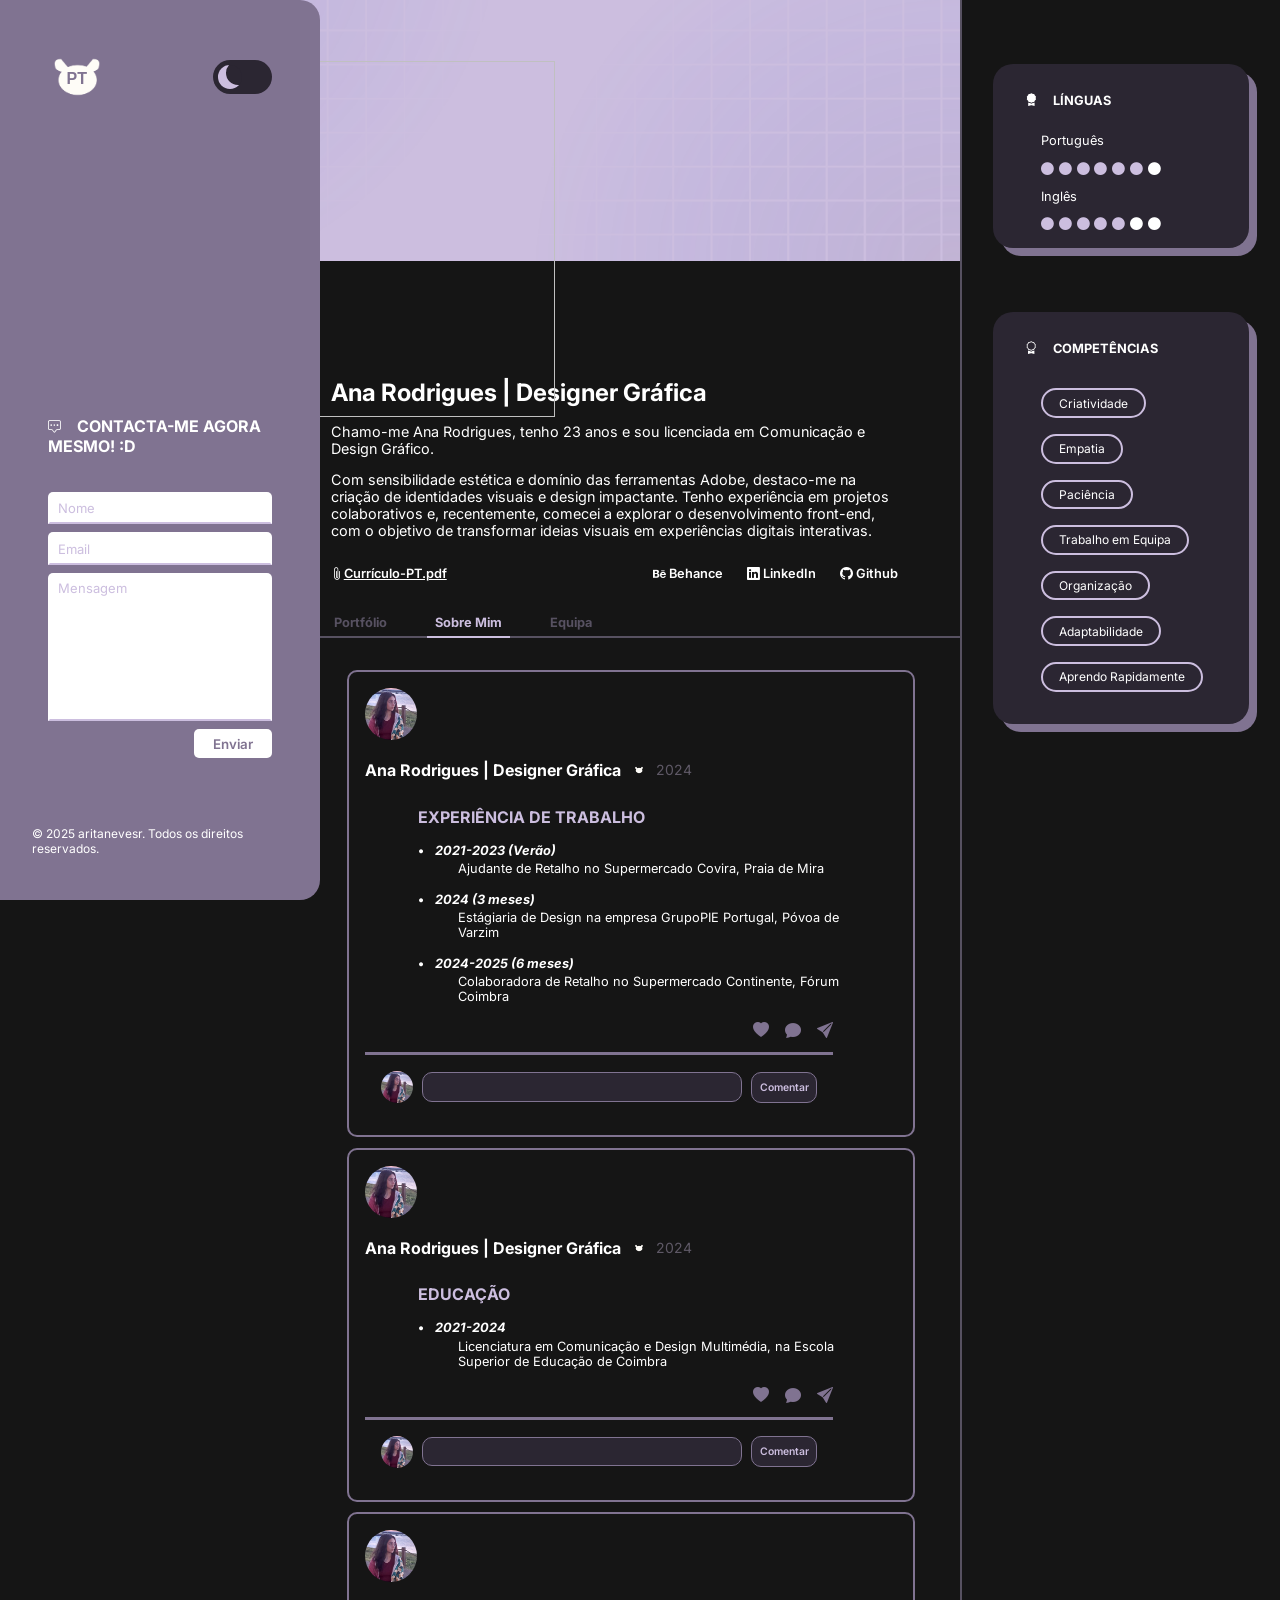
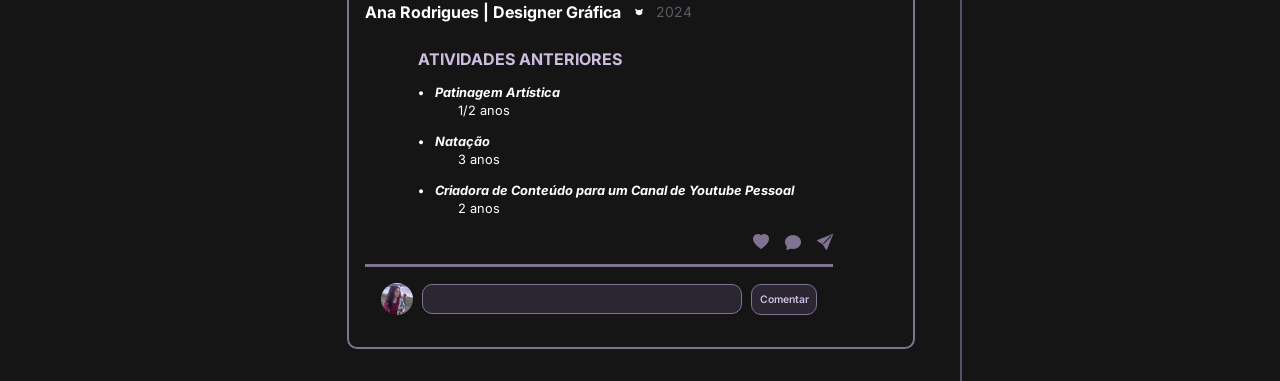
==== commit ff266b8d: "Add files via upload" ====
--- a/about.html
+++ b/about.html
@@ -73,31 +73,28 @@
             <div class="under-banner"></div>
             <div class="description">
                 <h1 class="pt">Ana Rodrigues | Designer Gráfica</h1>
-                <p class="pt">O meu nome é Ana Rodrigues, tenho 23 anos e sou licenciada em Comunicação e Design
-                    Gráfico.
+                <p class="pt">Chamo-me Ana Rodrigues, tenho 23 anos e sou licenciada em Comunicação e Design
+                    Gráfico.</p>
+                <p class="pt">Com sensibilidade estética e domínio das ferramentas Adobe, destaco-me na criação de
+                    identidades
+                    visuais e design impactante. Tenho experiência em projetos colaborativos e, recentemente,
+                    comecei a
+                    explorar o desenvolvimento front-end, com o objetivo de transformar ideias visuais em
+                    experiências
+                    digitais interativas.
                 </p>
-                <p class="pt">Possuo um moderado domínio das ferramentas Adobe e uma forte sensibilidade estética,
-                    destaco-me na criação de identidades visuais cativantes e propostas de design impactantes. Tenho
-                    experiência em projetos colaborativos, tanto em contexto académico como profissional, onde valorizo
-                    o trabalho em equipa e a partilha de ideias.
+
+                <h1 class="eng">Ana Rodrigues | Graphic Designer</h1>
+                <p class="eng">My name is Ana Rodrigues, I’m 23 and hold a degree in Communication and Graphic
+                    Design.</p>
+                <p class="eng">
+                    With a strong eye for aesthetics and solid skills in Adobe tools, I specialise in creating
+                    striking
+                    visual identities and impactful design. I have experience in collaborative projects and have
+                    recently begun exploring front-end development, aiming to turn visual ideas into interactive
+                    digital
+                    experiences.
                 </p>
-                <p class="pt">Recentemente, tenho vindo a explorar o mundo do desenvolvimento front-end, motivada pela
-                    vontade de transformar os meus designs em experiências digitais funcionais e interativas. Estou
-                    entusiasmada por aprofundar conhecimentos nesta área e contribuir com uma abordagem criativa e
-                    centrada no utilizador.</p>
-
-                <h1 class="eng">Ana Rodrigues | Graphic Designer</h1>
-                <p class="eng">My name is Ana Rodrigues, I’m 23 years old and I hold a degree in Communication and
-                    Graphic Design.
-                </p>
-                <p class="eng">With a solid foundation in in Adobe software and with a strong eye for aesthetics, I
-                    specialise in crafting engaging visual identities and impactful design solutions. I have experience
-                    working on collaborative projects in both academic and professional settings, where I thrive in
-                    environments that encourage idea sharing and innovative thinking.
-                </p>
-                <p class="eng">Recently, I’ve been exploring the world of front-end development, driven by a desire to
-                    bring my designs to life through functional and interactive digital experiences. I’m excited to
-                    continue learning in this area and to contribute with a creative, user-focused approach.</p>
                 <div class="description-links">
                     <div class="cv">
                         <i class="bi bi-paperclip"></i>
@@ -137,43 +134,45 @@
             <div class="content">
                 <div class="content-box">
                     <div class="project">
-                        <div class="project-profile">
-                            <div class="project-profile-img">
-                                <img src="images/pfp.png"></img>
-                            </div>
-                            <div class="project-profile-name">
-                                <h3 class="pt">Ana Rodrigues | Designer Gráfica</h3>
-                                <h3 class="eng">Ana Rodrigues | Graphic Designer</h3>
-                                <img src="images/IconWindows.png"></img>
-                                <p>2024</p>
-                            </div>
-                        </div>
-                        <div class="project-content-align">
-                            <div class="project-content">
-                                <div class="project-content-text">
-                                    <h1 class="pt">EXPERIÊNCIA DE TRABALHO</h1>
-                                    <dl class="pt">
-                                        <dt><i>2021-2023 (Verão)</i></dt>
-                                        <dd>Ajudante de Retalho no Supermercado Covira, Praia de Mira</dd>
-                                        <dt><i>2024 (3 meses)</i></dt>
-                                        <dd>Estágiaria de Design na empresa GrupoPIE Portugal, Póvoa de Varzim</dd>
-                                        <dt><i>2024-2025 (6 meses)</i></dt>
-                                        <dd>Colaboradora de Retalho no Supermercado Continente, Fórum Coimbra</dd>
-                                    </dl>
-
-                                    <h1 class="eng">WORK EXPERIENCE</h1>
-                                    <dl class="eng">
-                                        <dt><i>Summer 2021-2023</i></dt>
-                                        <dd>Retail Assistant at Covira Supermarket, Praia de Mira</dd>
-                                        <dt><i>2024 (3 months)</i></dt>
-                                        <dd>Design Intern at GrupoPIE Portugal, Póvoa de Varzim</dd>
-                                        <dt><i>2024-2025 (6 months)</i></dt>
-                                        <dd>Retail Associate at Continente Supermarket, Fórum Coimbra</dd>
-                                    </dl>
-
-                                </div>
-                            </div>
-                            <br>
+                        <div class="project-top">
+                            <div class="project-profile">
+                                <div class="project-profile-img">
+                                    <img src="images/pfp.png"></img>
+                                </div>
+                            </div>
+                            <div class="project-container">
+                                <div class="project-profile-name">
+                                    <h3 class="pt">Ana Rodrigues | Designer Gráfica</h3>
+                                    <h3 class="eng">Ana Rodrigues | Graphic Designer</h3>
+                                    <img src="images/IconWindows.png"></img>
+                                    <p>2024</p>
+                                </div>
+                                <div class="project-content">
+                                    <div class="project-content-text">
+                                        <h1 class="pt">EXPERIÊNCIA DE TRABALHO</h1>
+                                        <dl class="pt">
+                                            <dt><i>2021-2023 (Verão)</i></dt>
+                                            <dd>Ajudante de Retalho no Supermercado Covira, Praia de Mira</dd>
+                                            <dt><i>2024 (3 meses)</i></dt>
+                                            <dd>Estágiaria de Design na empresa GrupoPIE Portugal, Póvoa de Varzim</dd>
+                                            <dt><i>2024-2025 (6 meses)</i></dt>
+                                            <dd>Colaboradora de Retalho no Supermercado Continente, Fórum Coimbra</dd>
+                                        </dl>
+
+                                        <h1 class="eng">WORK EXPERIENCE</h1>
+                                        <dl class="eng">
+                                            <dt><i>Summer 2021-2023</i></dt>
+                                            <dd>Retail Assistant at Covira Supermarket, Praia de Mira</dd>
+                                            <dt><i>2024 (3 months)</i></dt>
+                                            <dd>Design Intern at GrupoPIE Portugal, Póvoa de Varzim</dd>
+                                            <dt><i>2024-2025 (6 months)</i></dt>
+                                            <dd>Retail Associate at Continente Supermarket, Fórum Coimbra</dd>
+                                        </dl>
+                                    </div>
+                                </div>
+                            </div>
+                        </div>
+                        <div class="project-bottom">
                             <div class="project-comments">
                                 <div class="comments-bar-outer">
                                     <div class="comments-bar">
@@ -192,39 +191,43 @@
                         </div>
                     </div>
                 </div>
+
                 <div class="content-box">
                     <div class="project">
-                        <div class="project-profile">
-                            <div class="project-profile-img">
-                                <img src="images/pfp.png"></img>
-                            </div>
-                            <div class="project-profile-name">
-                                <h3 class="pt">Ana Rodrigues | Designer Gráfica</h3>
-                                <h3 class="eng">Ana Rodrigues | Graphic Designer</h3>
-                                <img src="images/IconWindows.png"></img>
-                                <p>2024</p>
-                            </div>
-                        </div>
-                        <div class="project-content-align">
-                            <div class="project-content">
-                                <div class="project-content-text">
-                                    <h1 class="pt">EDUCAÇÃO</h1>
-                                    <dl class="pt">
-                                        <dt><i>2021-2024</i></dt>
-                                        <dd>Licenciatura em Comunicação e Design Multimédia, na Escola Superior de
-                                            Educação de Coimbra</dd>
-                                    </dl>
-
-                                    <h1 class="eng">EDUCATION</h1>
-                                    <dl class="eng">
-                                        <dt><i>2021-2024</i></dt>
-                                        <dd>Bachelor’s Degree in Communication and Multimedia Design, at Escola Superior
-                                            de Educação de Coimbra</dd>
-                                    </dl>
-
-                                </div>
-                            </div>
-                            <br>
+                        <div class="project-top">
+                            <div class="project-profile">
+                                <div class="project-profile-img">
+                                    <img src="images/pfp.png"></img>
+                                </div>
+                            </div>
+                            <div class="project-container">
+                                <div class="project-profile-name">
+                                    <h3 class="pt">Ana Rodrigues | Designer Gráfica</h3>
+                                    <h3 class="eng">Ana Rodrigues | Graphic Designer</h3>
+                                    <img src="images/IconWindows.png"></img>
+                                    <p>2024</p>
+                                </div>
+                                <div class="project-content">
+                                    <div class="project-content-text">
+                                        <h1 class="pt">EDUCAÇÃO</h1>
+                                        <dl class="pt">
+                                            <dt><i>2021-2024</i></dt>
+                                            <dd>Licenciatura em Comunicação e Design Multimédia, na Escola Superior de
+                                                Educação de Coimbra</dd>
+                                        </dl>
+
+                                        <h1 class="eng">EDUCATION</h1>
+                                        <dl class="eng">
+                                            <dt><i>2021-2024</i></dt>
+                                            <dd>Bachelor’s Degree in Communication and Multimedia Design, at Escola
+                                                Superior
+                                                de Educação de Coimbra</dd>
+                                        </dl>
+                                    </div>
+                                </div>
+                            </div>
+                        </div>
+                        <div class="project-bottom">
                             <div class="project-comments">
                                 <div class="comments-bar-outer">
                                     <div class="comments-bar">
@@ -243,44 +246,48 @@
                         </div>
                     </div>
                 </div>
+
                 <div class="content-box">
                     <div class="project">
-                        <div class="project-profile">
-                            <div class="project-profile-img">
-                                <img src="images/pfp.png"></img>
-                            </div>
-                            <div class="project-profile-name">
-                                <h3 class="pt">Ana Rodrigues | Designer Gráfica</h3>
-                                <h3 class="eng">Ana Rodrigues | Graphic Designer</h3>
-                                <img src="images/IconWindows.png"></img>
-                                <p>2024</p>
-                            </div>
-                        </div>
-                        <div class="project-content-align">
-                            <div class="project-content">
-                                <div class="project-content-text">
-                                    <h1 class="pt">ATIVIDADES ANTERIORES</h1>
-                                    <dl class="pt">
-                                        <dt><i>Patinagem Artística</i></dt>
-                                        <dd>1/2 anos</dd>
-                                        <dt><i>Natação</i></dt>
-                                        <dd>3 anos</dd>
-                                        <dt><i>Criadora de Conteúdo para um Canal de Youtube Pessoal</i></dt>
-                                        <dd>2 anos</dd>
-                                    </dl>
-
-                                    <h1 class="eng">PREVIOUS ACTIVITIES</h1>
-                                    <dl class="eng">
-                                        <dt><i>Figure Skating</i></dt>
-                                        <dd>1-2 years</dd>
-                                        <dt><i>Swimming</i></dt>
-                                        <dd>3 years</dd>
-                                        <dt><i>Content Creator for Personal YouTube Channel</i></dt>
-                                        <dd>2 years</dd>
-                                    </dl>
-                                </div>
-                            </div>
-                            <br>
+                        <div class="project-top">
+                            <div class="project-profile">
+                                <div class="project-profile-img">
+                                    <img src="images/pfp.png"></img>
+                                </div>
+                            </div>
+                            <div class="project-container">
+                                <div class="project-profile-name">
+                                    <h3 class="pt">Ana Rodrigues | Designer Gráfica</h3>
+                                    <h3 class="eng">Ana Rodrigues | Graphic Designer</h3>
+                                    <img src="images/IconWindows.png"></img>
+                                    <p>2024</p>
+                                </div>
+                                <div class="project-content">
+                                    <div class="project-content-text">
+                                        <h1 class="pt">ATIVIDADES ANTERIORES</h1>
+                                        <dl class="pt">
+                                            <dt><i>Patinagem Artística</i></dt>
+                                            <dd>1/2 anos</dd>
+                                            <dt><i>Natação</i></dt>
+                                            <dd>3 anos</dd>
+                                            <dt><i>Criadora de Conteúdo para um Canal de Youtube Pessoal</i></dt>
+                                            <dd>2 anos</dd>
+                                        </dl>
+
+                                        <h1 class="eng">PREVIOUS ACTIVITIES</h1>
+                                        <dl class="eng">
+                                            <dt><i>Figure Skating</i></dt>
+                                            <dd>1-2 years</dd>
+                                            <dt><i>Swimming</i></dt>
+                                            <dd>3 years</dd>
+                                            <dt><i>Content Creator for Personal YouTube Channel</i></dt>
+                                            <dd>2 years</dd>
+                                        </dl>
+                                    </div>
+                                </div>
+                            </div>
+                        </div>
+                        <div class="project-bottom">
                             <div class="project-comments">
                                 <div class="comments-bar-outer">
                                     <div class="comments-bar">
@@ -435,35 +442,28 @@
                 <div class="under-banner"></div>
                 <div class="description">
                     <h1 class="pt">Ana Rodrigues | Designer Gráfica</h1>
-                    <p class="pt">O meu nome é Ana Rodrigues, tenho 23 anos e sou licenciada em Comunicação e Design
-                        Gráfico.
+                    <p class="pt">Chamo-me Ana Rodrigues, tenho 23 anos e sou licenciada em Comunicação e Design
+                        Gráfico.</p>
+                    <p class="pt">Com sensibilidade estética e domínio das ferramentas Adobe, destaco-me na criação de
+                        identidades
+                        visuais e design impactante. Tenho experiência em projetos colaborativos e, recentemente,
+                        comecei a
+                        explorar o desenvolvimento front-end, com o objetivo de transformar ideias visuais em
+                        experiências
+                        digitais interativas.
                     </p>
-                    <p class="pt">Possuo um moderado domínio das ferramentas Adobe e uma forte sensibilidade estética,
-                        destaco-me na criação de identidades visuais cativantes e propostas de design impactantes. Tenho
-                        experiência em projetos colaborativos, tanto em contexto académico como profissional, onde
-                        valorizo
-                        o trabalho em equipa e a partilha de ideias.
+
+                    <h1 class="eng">Ana Rodrigues | Graphic Designer</h1>
+                    <p class="eng">My name is Ana Rodrigues, I’m 23 and hold a degree in Communication and Graphic
+                        Design.</p>
+                    <p class="eng">
+                        With a strong eye for aesthetics and solid skills in Adobe tools, I specialise in creating
+                        striking
+                        visual identities and impactful design. I have experience in collaborative projects and have
+                        recently begun exploring front-end development, aiming to turn visual ideas into interactive
+                        digital
+                        experiences.
                     </p>
-                    <p class="pt">Recentemente, tenho vindo a explorar o mundo do desenvolvimento front-end, motivada
-                        pela
-                        vontade de transformar os meus designs em experiências digitais funcionais e interativas. Estou
-                        entusiasmada por aprofundar conhecimentos nesta área e contribuir com uma abordagem criativa e
-                        centrada no utilizador.</p>
-
-                    <h1 class="eng">Ana Rodrigues | Graphic Designer</h1>
-                    <p class="eng">My name is Ana Rodrigues, I’m 23 years old and I hold a degree in Communication and
-                        Graphic Design.
-                    </p>
-                    <p class="eng">With a solid foundation in in Adobe software and with a strong eye for aesthetics, I
-                        specialise in crafting engaging visual identities and impactful design solutions. I have
-                        experience
-                        working on collaborative projects in both academic and professional settings, where I thrive in
-                        environments that encourage idea sharing and innovative thinking.
-                    </p>
-                    <p class="eng">Recently, I’ve been exploring the world of front-end development, driven by a desire
-                        to
-                        bring my designs to life through functional and interactive digital experiences. I’m excited to
-                        continue learning in this area and to contribute with a creative, user-focused approach.</p>
                     <div class="description-links">
                         <div class="cv">
                             <i class="bi bi-paperclip"></i>
@@ -500,43 +500,47 @@
                 <div class="content">
                     <div class="content-box">
                         <div class="project">
-                            <div class="project-profile">
-                                <div class="project-profile-img">
-                                    <img src="images/pfp.png"></img>
-                                </div>
-                                <div class="project-profile-name">
-                                    <h3 class="pt">Ana Rodrigues | Designer Gráfica</h3>
-                                    <h3 class="eng">Ana Rodrigues | Graphic Designer</h3>
-                                    <img src="images/IconWindows.png"></img>
-                                    <p>2024</p>
-                                </div>
-                            </div>
-                            <div class="project-content-align">
-                                <div class="project-content">
-                                    <div class="project-content-text">
-                                        <h1 class="pt">EXPERIÊNCIA DE TRABALHO</h1>
-                                        <dl class="pt">
-                                            <dt><i>2021-2023 (Verão)</i></dt>
-                                            <dd>Ajudante de Retalho no Supermercado Covira, Praia de Mira</dd>
-                                            <dt><i>2024 (3 meses)</i></dt>
-                                            <dd>Estágiaria de Design na empresa GrupoPIE Portugal, Póvoa de Varzim</dd>
-                                            <dt><i>2024-2025 (6 meses)</i></dt>
-                                            <dd>Colaboradora de Retalho no Supermercado Continente, Fórum Coimbra</dd>
-                                        </dl>
-
-                                        <h1 class="eng">WORK EXPERIENCE</h1>
-                                        <dl class="eng">
-                                            <dt><i>Summer 2021-2023</i></dt>
-                                            <dd>Retail Assistant at Covira Supermarket, Praia de Mira</dd>
-                                            <dt><i>2024 (3 months)</i></dt>
-                                            <dd>Design Intern at GrupoPIE Portugal, Póvoa de Varzim</dd>
-                                            <dt><i>2024-2025 (6 months)</i></dt>
-                                            <dd>Retail Associate at Continente Supermarket, Fórum Coimbra</dd>
-                                        </dl>
-
-                                    </div>
-                                </div>
-                                <br>
+                            <div class="project-top">
+                                <div class="project-profile">
+                                    <div class="project-profile-img">
+                                        <img src="images/pfp.png"></img>
+                                    </div>
+                                </div>
+                                <div class="project-container">
+                                    <div class="project-profile-name">
+                                        <h3 class="pt">Ana Rodrigues | Designer Gráfica</h3>
+                                        <h3 class="eng">Ana Rodrigues | Graphic Designer</h3>
+                                        <img src="images/IconWindows.png"></img>
+                                        <p>2024</p>
+                                    </div>
+                                    <div class="project-content">
+                                        <div class="project-content-text">
+                                            <h1 class="pt">EXPERIÊNCIA DE TRABALHO</h1>
+                                            <dl class="pt">
+                                                <dt><i>2021-2023 (Verão)</i></dt>
+                                                <dd>Ajudante de Retalho no Supermercado Covira, Praia de Mira</dd>
+                                                <dt><i>2024 (3 meses)</i></dt>
+                                                <dd>Estágiaria de Design na empresa GrupoPIE Portugal, Póvoa de Varzim
+                                                </dd>
+                                                <dt><i>2024-2025 (6 meses)</i></dt>
+                                                <dd>Colaboradora de Retalho no Supermercado Continente, Fórum Coimbra
+                                                </dd>
+                                            </dl>
+
+                                            <h1 class="eng">WORK EXPERIENCE</h1>
+                                            <dl class="eng">
+                                                <dt><i>Summer 2021-2023</i></dt>
+                                                <dd>Retail Assistant at Covira Supermarket, Praia de Mira</dd>
+                                                <dt><i>2024 (3 months)</i></dt>
+                                                <dd>Design Intern at GrupoPIE Portugal, Póvoa de Varzim</dd>
+                                                <dt><i>2024-2025 (6 months)</i></dt>
+                                                <dd>Retail Associate at Continente Supermarket, Fórum Coimbra</dd>
+                                            </dl>
+                                        </div>
+                                    </div>
+                                </div>
+                            </div>
+                            <div class="project-bottom">
                                 <div class="project-comments">
                                     <div class="comments-bar-outer">
                                         <div class="comments-bar">
@@ -555,40 +559,44 @@
                             </div>
                         </div>
                     </div>
+
                     <div class="content-box">
                         <div class="project">
-                            <div class="project-profile">
-                                <div class="project-profile-img">
-                                    <img src="images/pfp.png"></img>
-                                </div>
-                                <div class="project-profile-name">
-                                    <h3 class="pt">Ana Rodrigues | Designer Gráfica</h3>
-                                    <h3 class="eng">Ana Rodrigues | Graphic Designer</h3>
-                                    <img src="images/IconWindows.png"></img>
-                                    <p>2024</p>
-                                </div>
-                            </div>
-                            <div class="project-content-align">
-                                <div class="project-content">
-                                    <div class="project-content-text">
-                                        <h1 class="pt">EDUCAÇÃO</h1>
-                                        <dl class="pt">
-                                            <dt><i>2021-2024</i></dt>
-                                            <dd>Licenciatura em Comunicação e Design Multimédia, na Escola Superior de
-                                                Educação de Coimbra</dd>
-                                        </dl>
-
-                                        <h1 class="eng">EDUCATION</h1>
-                                        <dl class="eng">
-                                            <dt><i>2021-2024</i></dt>
-                                            <dd>Bachelor’s Degree in Communication and Multimedia Design, at Escola
-                                                Superior
-                                                de Educação de Coimbra</dd>
-                                        </dl>
-
-                                    </div>
-                                </div>
-                                <br>
+                            <div class="project-top">
+                                <div class="project-profile">
+                                    <div class="project-profile-img">
+                                        <img src="images/pfp.png"></img>
+                                    </div>
+                                </div>
+                                <div class="project-container">
+                                    <div class="project-profile-name">
+                                        <h3 class="pt">Ana Rodrigues | Designer Gráfica</h3>
+                                        <h3 class="eng">Ana Rodrigues | Graphic Designer</h3>
+                                        <img src="images/IconWindows.png"></img>
+                                        <p>2024</p>
+                                    </div>
+                                    <div class="project-content">
+                                        <div class="project-content-text">
+                                            <h1 class="pt">EDUCAÇÃO</h1>
+                                            <dl class="pt">
+                                                <dt><i>2021-2024</i></dt>
+                                                <dd>Licenciatura em Comunicação e Design Multimédia, na Escola Superior
+                                                    de
+                                                    Educação de Coimbra</dd>
+                                            </dl>
+
+                                            <h1 class="eng">EDUCATION</h1>
+                                            <dl class="eng">
+                                                <dt><i>2021-2024</i></dt>
+                                                <dd>Bachelor’s Degree in Communication and Multimedia Design, at Escola
+                                                    Superior
+                                                    de Educação de Coimbra</dd>
+                                            </dl>
+                                        </div>
+                                    </div>
+                                </div>
+                            </div>
+                            <div class="project-bottom">
                                 <div class="project-comments">
                                     <div class="comments-bar-outer">
                                         <div class="comments-bar">
@@ -607,44 +615,48 @@
                             </div>
                         </div>
                     </div>
+
                     <div class="content-box">
                         <div class="project">
-                            <div class="project-profile">
-                                <div class="project-profile-img">
-                                    <img src="images/pfp.png"></img>
-                                </div>
-                                <div class="project-profile-name">
-                                    <h3 class="pt">Ana Rodrigues | Designer Gráfica</h3>
-                                    <h3 class="eng">Ana Rodrigues | Graphic Designer</h3>
-                                    <img src="images/IconWindows.png"></img>
-                                    <p>2024</p>
-                                </div>
-                            </div>
-                            <div class="project-content-align">
-                                <div class="project-content">
-                                    <div class="project-content-text">
-                                        <h1 class="pt">ATIVIDADES ANTERIORES</h1>
-                                        <dl class="pt">
-                                            <dt><i>Patinagem Artística</i></dt>
-                                            <dd>1/2 anos</dd>
-                                            <dt><i>Natação</i></dt>
-                                            <dd>3 anos</dd>
-                                            <dt><i>Criadora de Conteúdo para um Canal de Youtube Pessoal</i></dt>
-                                            <dd>2 anos</dd>
-                                        </dl>
-
-                                        <h1 class="eng">PREVIOUS ACTIVITIES</h1>
-                                        <dl class="eng">
-                                            <dt><i>Figure Skating</i></dt>
-                                            <dd>1-2 years</dd>
-                                            <dt><i>Swimming</i></dt>
-                                            <dd>3 years</dd>
-                                            <dt><i>Content Creator for Personal YouTube Channel</i></dt>
-                                            <dd>2 years</dd>
-                                        </dl>
-                                    </div>
-                                </div>
-                                <br>
+                            <div class="project-top">
+                                <div class="project-profile">
+                                    <div class="project-profile-img">
+                                        <img src="images/pfp.png"></img>
+                                    </div>
+                                </div>
+                                <div class="project-container">
+                                    <div class="project-profile-name">
+                                        <h3 class="pt">Ana Rodrigues | Designer Gráfica</h3>
+                                        <h3 class="eng">Ana Rodrigues | Graphic Designer</h3>
+                                        <img src="images/IconWindows.png"></img>
+                                        <p>2024</p>
+                                    </div>
+                                    <div class="project-content">
+                                        <div class="project-content-text">
+                                            <h1 class="pt">ATIVIDADES ANTERIORES</h1>
+                                            <dl class="pt">
+                                                <dt><i>Patinagem Artística</i></dt>
+                                                <dd>1/2 anos</dd>
+                                                <dt><i>Natação</i></dt>
+                                                <dd>3 anos</dd>
+                                                <dt><i>Criadora de Conteúdo para um Canal de Youtube Pessoal</i></dt>
+                                                <dd>2 anos</dd>
+                                            </dl>
+
+                                            <h1 class="eng">PREVIOUS ACTIVITIES</h1>
+                                            <dl class="eng">
+                                                <dt><i>Figure Skating</i></dt>
+                                                <dd>1-2 years</dd>
+                                                <dt><i>Swimming</i></dt>
+                                                <dd>3 years</dd>
+                                                <dt><i>Content Creator for Personal YouTube Channel</i></dt>
+                                                <dd>2 years</dd>
+                                            </dl>
+                                        </div>
+                                    </div>
+                                </div>
+                            </div>
+                            <div class="project-bottom">
                                 <div class="project-comments">
                                     <div class="comments-bar-outer">
                                         <div class="comments-bar">
@@ -745,4 +757,4 @@
             </div>
         </div>
     </div>
-</body>
+</body>
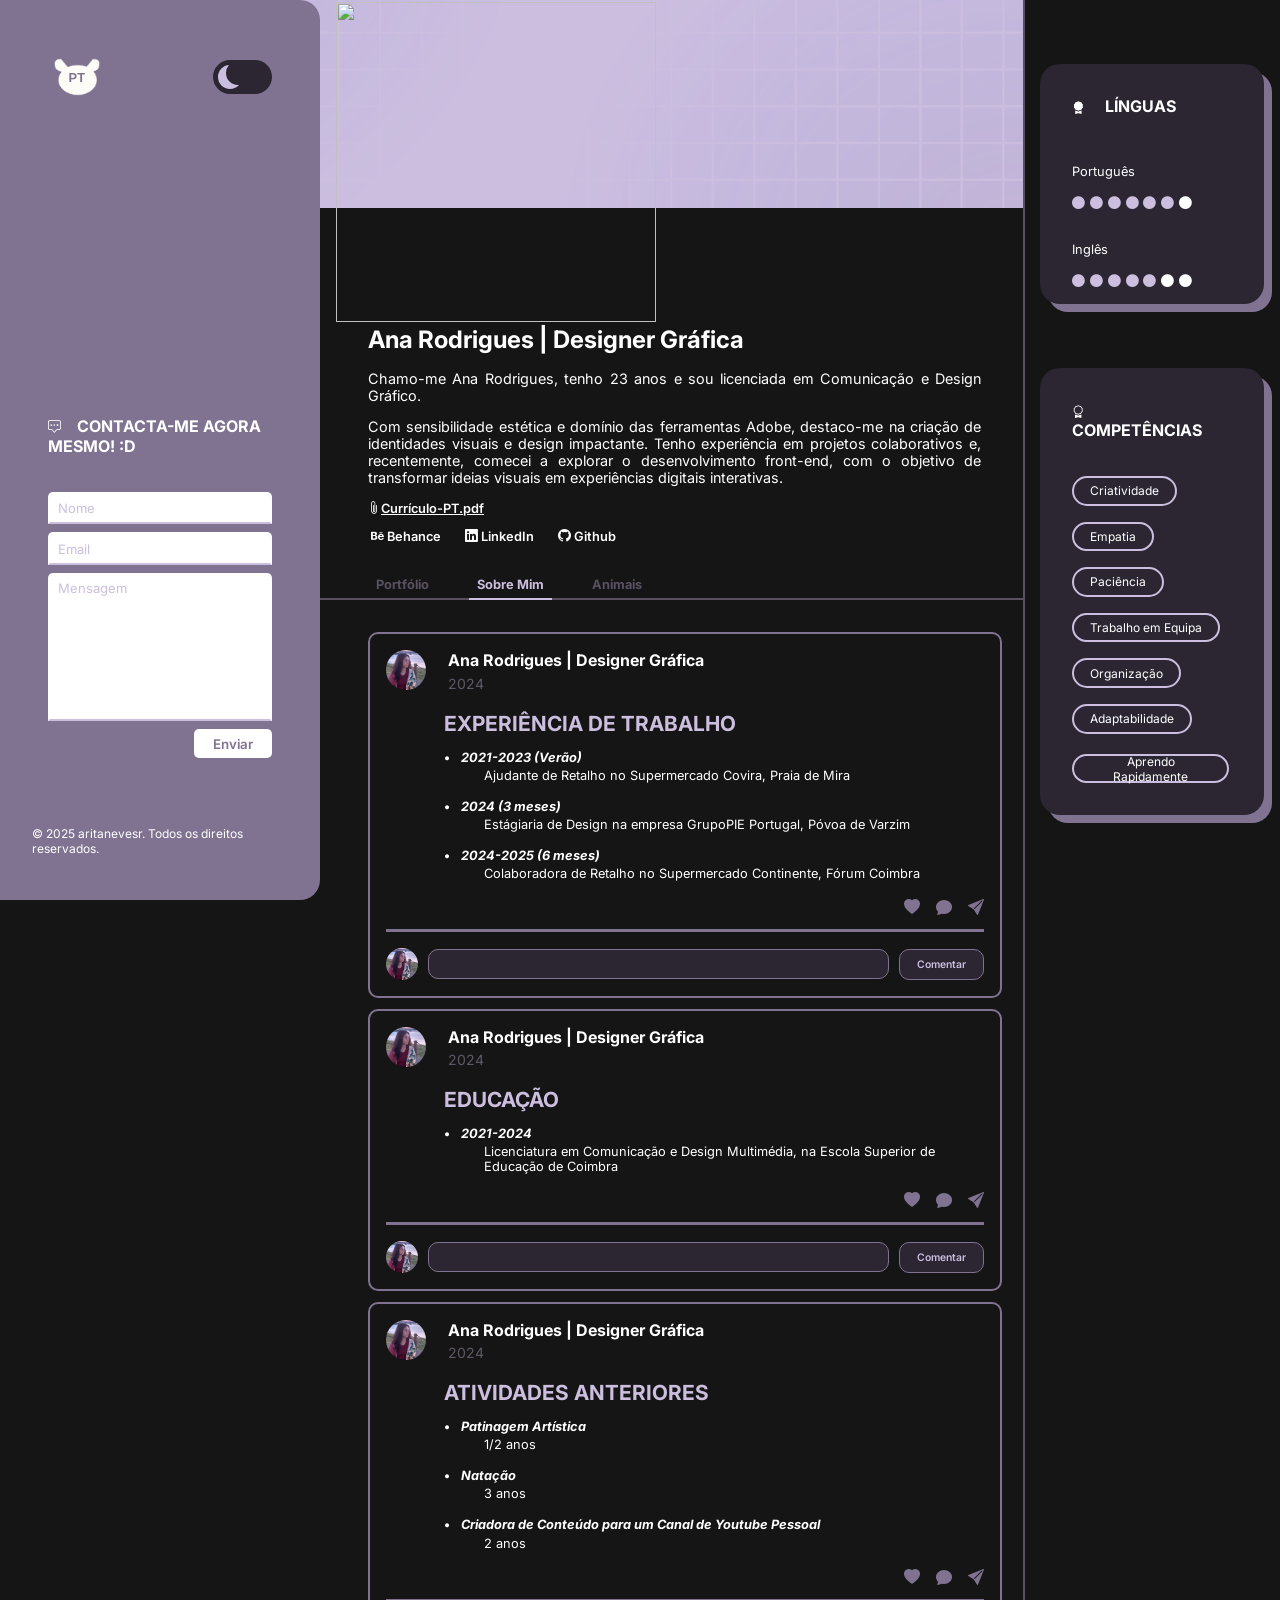
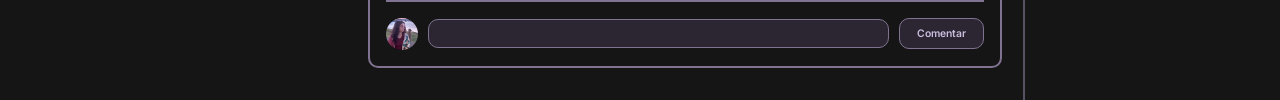
==== commit 736aa752: "Update about.html" ====
--- a/about.html
+++ b/about.html
@@ -125,9 +125,8 @@
                     <p class="about eng">About Me</p>
                 </a>
                 <a href="team.html">
-                    <p class="team pt">Equipa</p>
-                    <p class="team eng">Team</p>
-
+                    <p class="team pt">Animais</p>
+                    <p class="team eng">Animals</p>
                 </a>
             </div>
 
@@ -483,18 +482,21 @@
                         </div>
                     </div>
                 </div>
-                <div class="menu">
-                    <div class="box"></div>
-                    <a href="index.html">
-                        <p class="port">Portfólio</p>
-                    </a>
-                    <a href="about.html">
-                        <p class="about">Sobre Mim</p>
-                    </a>
-                    <a href="team.html">
-                        <p class="team">Equipa</p>
-                    </a>
-                </div>
+<div class="menu">
+                <div class="box"></div>
+                <a href="index.html">
+                    <p class="port pt">Portfólio</p>
+                    <p class="port eng">Portfolio</p>
+                </a>
+                <a href="about.html">
+                    <p class="about pt">Sobre Mim</p>
+                    <p class="about eng">About Me</p>
+                </a>
+                <a href="team.html">
+                    <p class="team pt">Animais</p>
+                    <p class="team eng">Animals</p>
+                </a>
+            </div>
             </div>
             <div class="mobile-team">
                 <div class="content">
@@ -757,4 +759,5 @@
             </div>
         </div>
     </div>
-</body>+
+</body>
--- a/css/about.css
+++ b/css/about.css
@@ -10,7 +10,7 @@
 
 :root {
     --white: #FFFFFF;
-    --text-color: #333;
+    --text-color: #FFFFFF;
     --dark-theme: #151515;
     --light-purple: #CCBEDF;
     --dark-purple: #575161;
@@ -19,7 +19,7 @@
 }
 
 p {
-    color: #151515
+    color: var(--text-color)
 }
 
 .container-pc {
@@ -60,7 +60,7 @@
 
 .first-tab-back {
     width: 28rem;
-    height: 100vh;
+    height: 100%;
     background-color: transparent;
 }
 
@@ -169,7 +169,7 @@
 
 .form-tab h3 {
     font-size: 16px;
-    color: var(--white);
+    color: var(--text-color);
 }
 
 #form {
@@ -216,7 +216,7 @@
     height: 1.8rem;
     border-radius: 5px;
     border: transparent;
-    background-color: white;
+    background-color: var(--white);
     font-family: 'Inter', sans-serif;
     font-weight: 600;
     color: var(--medium-purple);
@@ -240,7 +240,7 @@
 
 .copyright p {
     font-size: 12px;
-    color: var(--white);
+    color: var(--text-color);
 }
 
 /*----------------- SECOND TAB -----------------*/
@@ -294,7 +294,8 @@
 
 .description p {
     font-size: 0.9rem;
-
+    text-align: justify;
+    hyphens: auto;
 }
 
 .description h1 {
@@ -319,7 +320,7 @@
 i,
 p,
 h1 {
-    color: white;
+    color: var(--text-color);
     text-decoration: none;
 
 }
@@ -349,7 +350,7 @@
 
 .cv a:hover,
 .work-links p:hover {
-    transform: scale(1.1);
+    transform: scale(1.02);
 }
 
 .menu {
@@ -362,7 +363,7 @@
 }
 
 .box {
-    width: 5rem;
+    width: 5.1rem;
     height: auto;
 }
 
@@ -412,24 +413,11 @@
     gap: 0.65rem;
 }
 
-.title-box {
+.content-box {
     width: 100%;
+    height: auto;
     display: flex;
-    padding: 0 0 0 4rem;
-    margin-left: auto;
-    background-color: transparent;
-    border-bottom: solid 0.125rem var(--medium-purple);
-    border-top: none;
-    border-left: none;
-    border-right: none;
-    cursor: pointer;
-    font-size: 0.6rem;
-}
-
-.content-box {
-    display: flex;
-    margin: 2rem 1rem 0 1rem;
-    padding: 1rem;
+    padding: 2rem;
     border-radius: 0.625rem;
     border: solid 0.125rem var(--medium-purple);
 }
@@ -439,12 +427,14 @@
     height: auto;
 }
 
+.project-top {
+    display: flex;
+    width: 100%;
+    height: auto;
+}
 
 .project-profile {
-    display: flex;
-    flex-direction: row;
-    gap: 1rem;
-    width: 100%;
+    width: 10%;
     height: auto;
 }
 
@@ -452,6 +442,13 @@
     width: 3.25rem;
     height: 3.25rem;
     border-radius: 50%;
+}
+
+.project-container {
+    width: 100%;
+    height: auto;
+    display: flex;
+    flex-direction: column;
 }
 
 .project-profile-name {
@@ -499,13 +496,21 @@
 }
 
 .project-content-text {
-    padding: 0 0 0 6rem;
+    padding: 0;
     width: 100%;
+}
+
+.project-content-text a {
+    text-decoration: none;
 }
 
 .project-content-text h1 {
     color: var(--light-purple);
-    font-size: 1rem;
+    font-size: 1.3rem;
+}
+
+.project-content-text {
+    font-size: 0.8rem;
 }
 
 .project-content-text dt::before {
@@ -533,8 +538,15 @@
     color: transparent;
 }
 
+.project-bottom {
+    display: flex;
+    flex-direction: column;
+    align-items: center;
+    justify-content: center;
+}
+
 .project-comments {
-    width: 88%;
+    width: 100%;
     height: auto;
 }
 
@@ -569,7 +581,7 @@
 .comments-box {
     display: flex;
     flex-direction: row;
-    padding: 1rem;
+    padding: 1rem 0 0 0;
     gap: 0.6rem;
     align-items: center;
 }
@@ -590,6 +602,7 @@
     border-radius: 0.625rem;
     background-color: var(--purple);
 }
+
 
 .comments-box button {
     padding: 0.5rem;
@@ -603,8 +616,9 @@
     font-size: 0.65rem;
     cursor: pointer;
     justify-content: center;
-
-}
+}
+
+
 
 /*----------------- THIRD TAB -----------------*/
 
@@ -635,10 +649,6 @@
     font-size: 16px;
 }
 
-.box-content {
-    padding: 0 0 0 1rem;
-}
-
 
 .portuguese,
 .english {
@@ -664,7 +674,6 @@
 }
 
 .box-content-soft {
-    padding: 0 0 0 1rem;
     display: flex;
     flex-wrap: wrap;
     gap: 5rem
@@ -684,22 +693,20 @@
 }
 
 .soft-skills p {
-    font-size: 0.75rem
+    font-size: 0.75rem;
+    text-align: center;
 }
 
 
 /*------------------- MOBILE -------------------*/
 
-@media only screen and (max-width: 600px) and (orientation: portrait) {
+@media only screen and (max-width: 480px) and (orientation: portrait) {
+    .container-mobile {
+        display: flex;
+    }
+
     .container-pc {
         display: none;
-    }
-
-    .container-mobile {
-        display: flex;
-        width: 100%;
-        height: auto;
-        background-color: var(--dark-theme);
     }
 
     nav {
@@ -788,119 +795,120 @@
     }
 
     .mobile-menu {
+        display: none;
         width: 100%;
         padding: 5rem 0 2rem 0;
         min-height: 100vh;
         background-color: var(--purple);
-        display: none;
         flex-direction: column;
         justify-content: center;
         align-items: center;
     }
 
-    .boxes-mobile {
-        width: auto;
-        height: auto;
-        display: flex;
-        flex-direction: column;
-        flex-wrap: wrap;
-        gap: 2rem;
-    }
-
-    .content {
-        width: 88%;
-        margin: 0;
-    }
-
-    .mobile-team {
-        display: flex;
-        flex-direction: column;
-        align-items: center;
-    }
-
-    .title-box {
-        padding: 0 0 0 2rem;
-    }
-
-
-    .project-content-text {
-        padding: 0;
-        width: 80%;
-    }
-
-
-    .third-box {
-        height: auto;
-        padding: 1rem 2rem;
-        background-color: transparent;
-        border-radius: 20px;
-        box-shadow: transparent 0.2rem 0.2rem;
-    }
-
-    .third-box h3 {
-        color: var(--white);
-        font-size: 1.2rem;
-    }
-
-    .box-content p {
-        font-size: 1rem;
-    }
-
-    .box-content img {
-        width: 15rem;
-    }
-
-    .form-tab {
-        width: 17rem;
-    }
-
     .profile-mobile {
-        display: flex;
-        flex-direction: column;
-    }
-
-    .pfp {
-        width: 16rem;
-        margin: 0 1rem;
-        left: 0rem;
-    }
-
-    .description {
-        margin: 0 0 0 3rem;
-        width: 80%;
-    }
-
-    .box {
-        width: 0.6rem;
-    }
-
-    .content-box {
-        margin: 0;
-        justify-content: center;
-    }
-
-    .content {
-        margin: 0rem;
-        padding: 1rem 0 0 0;
-    }
-
-    .comments-box button {
-        width: 35%;
-    }
-}
-
-@media only screen and (max-width: 600px) and (orientation: landscape) {
-    .container-pc {
-        display: none;
-    }
-
-    .container-mobile {
-        display: flex;
         width: 100%;
         height: auto;
-        background-color: var(--dark-theme);
-    }
-
+        display: flex;
+        flex-direction: column;
+    }
+
+    .top-profile-mobile {
+        display: flex;
+        flex-direction: column;
+        align-items: center;
+    }
+
+    .banner {
+        height: 13rem;
+    }
+
+    .pfp {
+        width: 12rem;
+        height: 12rem;
+        bottom: -35%;
+        margin: 0 1rem;
+    }
+
+    .under-banner {
+        height: 3rem;
+    }
+
+    .description {
+        margin: 0;
+    }
+
+    .content {
+        margin: 0 0 0 0rem;
+        width: 75%;
+    }
+
+    .content-box {
+        width: 100%;
+        padding: 1rem;
+    }
+
+    .project-profile-img img {
+        width: 2.5rem;
+        height: 2.5rem;
+    }
+
+    .project-profile-name {
+        display: block;
+        flex-direction: column;
+        align-items: flex-start;
+    }
+
+    .project-profile-name img {
+        display: none;
+    }
+
+    .project-profile-name h3,
+    .project-profile-name p {
+        margin: 0 0 0.3rem 0.5rem;
+    }
+
+    .project-content-text {
+        margin: 0 0 0 0.5rem;
+    }
+
+    .box {
+        width: 0.1rem;
+    }
+
+    .project-profile {
+        width: 20%;
+    }
+
+    .mobile-team {
+        display: flex;
+        flex-direction: column;
+    }
+
+    .comments-box button {
+        width: 40%;
+    }
+
+    .third-box {
+        width: 80%;
+        margin: 0 0 0 2.5rem;
+        background-color: transparent;
+        box-shadow: transparent 0.2rem 0.2rem;
+        padding: 1rem 0;
+    }
+
+    .skills {
+        width: 4.5rem;
+    }
+}
+
+@media only screen and (max-width: 480px) and (orientation: landscape) {
+    .container-mobile {
+        display: flex;
+    }
+
+    .container-pc {
+        display: none;
+    }
 
     nav {
         width: 95%;
@@ -912,6 +920,17 @@
         background-color: var(--medium-purple);
         z-index: 1000;
     }
+
+    .description-links {
+        flex-direction: column;
+        align-items: flex-start;
+    }
+
+    .work-links {
+        gap: 1.5rem;
+        margin-left: 0.2rem;
+    }
+
 
     .on-button {
         display: flex;
@@ -977,115 +996,121 @@
     }
 
     .mobile-menu {
+        display: none;
         width: 100%;
-        padding: 4rem 0 2rem 0;
+        padding: 5rem 0 2rem 0;
         min-height: 100vh;
         background-color: var(--purple);
-        display: none;
         flex-direction: column;
         justify-content: center;
         align-items: center;
     }
 
-    .boxes-mobile {
-        width: auto;
-        height: auto;
-        display: flex;
-        flex-direction: column;
-        flex-wrap: wrap;
-        gap: 2rem;
-    }
-
-    .content {
-        width: 88%;
-        margin: 0 0 0 3rem;
-        padding: 1rem 0 0 0;
-    }
-
-    .mobile-team {
-        display: flex;
-        flex-direction: column;
-        align-items: center;
-    }
-
-    .project-content-text {
-        padding: 0;
-        width: 80%;
-    }
-
-
-    .third-box {
-        height: auto;
-        padding: 1rem 2rem;
-        background-color: transparent;
-        border-radius: 20px;
-        box-shadow: transparent 0.2rem 0.2rem;
-    }
-
-    .third-box h3 {
-        color: var(--white);
-        font-size: 1.2rem;
-    }
-
-    .box-content p {
-        font-size: 1rem;
-    }
-
-    .box-content img {
-        width: 15rem;
-    }
-
-    .form-tab {
-        width: 17rem;
-    }
-
     .profile-mobile {
-        display: flex;
-        flex-direction: column;
-    }
-
-    .pfp {
-        width: 16rem;
-        margin: 0 1rem;
-        left: 0rem;
-    }
-
-    .description {
-        margin: 0 0 0 3rem;
-        width: 80%;
-    }
-
-    .box {
-        width: 0.6rem;
-    }
-
-    .content-box {
-        margin: 0;
-        justify-content: center;
-    }
-
-    .content {
-        margin: 0rem;
-    }
-
-    .comments-box button {
-        width: 15%;
-    }
-}
-
-@media only screen and (min-width: 600px) and (orientation: portrait) {
-    .container-pc {
-        display: none;
-    }
-
-    .container-mobile {
-        display: flex;
         width: 100%;
         height: auto;
-        background-color: var(--dark-theme);
-    }
-
-
+        display: flex;
+        flex-direction: column;
+    }
+
+    .top-profile-mobile {
+        display: flex;
+        flex-direction: column;
+        align-items: center;
+    }
+
+    .banner {
+        height: 13rem;
+    }
+
+    .pfp {
+        width: 12rem;
+        height: 12rem;
+        bottom: -35%;
+        margin: 0 1rem;
+    }
+
+    .under-banner {
+        height: 3rem;
+    }
+
+    .description {
+        margin: 0;
+    }
+
+    .content {
+        margin: 0 0 0 0rem;
+        width: 75%;
+    }
+
+    .content-box {
+        width: 100%;
+        padding: 1rem;
+    }
+
+    .project-profile-img img {
+        width: 2.5rem;
+        height: 2.5rem;
+    }
+
+    .project-profile-name {
+        display: block;
+        flex-direction: column;
+        align-items: flex-start;
+    }
+
+    .project-profile-name img {
+        display: none;
+    }
+
+    .project-profile-name h3,
+    .project-profile-name p {
+        margin: 0 0 0.3rem 0.5rem;
+    }
+
+    .project-content-text {
+        margin: 0 0 0 0.5rem;
+    }
+
+    .box {
+        width: 0.1rem;
+    }
+
+    .project-profile {
+        width: 20%;
+    }
+
+    .mobile-team {
+        display: flex;
+        flex-direction: column;
+    }
+
+    .comments-box button {
+        width: 40%;
+    }
+
+    .third-box {
+        width: 80%;
+        margin: 0 0 0 2.5rem;
+        background-color: transparent;
+        box-shadow: transparent 0.2rem 0.2rem;
+        padding: 1rem 0;
+    }
+
+    .skills {
+        width: 4.5rem;
+    }
+
+}
+
+@media only screen and (min-width: 480px) and (orientation: portrait) {
+    .container-mobile {
+        display: flex;
+    }
+
+    .container-pc {
+        display: none;
+    }
 
     nav {
         width: 95%;
@@ -1097,6 +1122,17 @@
         background-color: var(--medium-purple);
         z-index: 1000;
     }
+
+    .description-links {
+        flex-direction: column;
+        align-items: flex-start;
+    }
+
+    .work-links {
+        gap: 1.5rem;
+        margin-left: 0.2rem;
+    }
+
 
     .on-button {
         display: flex;
@@ -1123,7 +1159,7 @@
         display: none;
         justify-content: space-between;
         align-items: center;
-        padding: 1rem 4rem 1rem 2rem;
+        padding: 1rem 2rem 1rem 2rem;
         z-index: 1000;
         box-sizing: border-box;
     }
@@ -1138,11 +1174,6 @@
         color: var(--medium-purple);
         background-color: transparent;
         border: none;
-    }
-
-    .mobile-menu {
-        display: flex;
-        background-color: var(--medium-purple);
     }
 
     .mobile-top {
@@ -1158,117 +1189,130 @@
     }
 
     .language-change button {
-        font-size: 1rem;
+        font-size: 0.8rem;
+        font-weight: 800;
+        color: var(--medium-purple);
+        margin-top: 1.3rem;
+        background-color: transparent;
+        border: none;
     }
 
     .mobile-menu {
+        display: none;
         width: 100%;
-        padding: 6rem 0 2rem 0;
+        padding: 5rem 0 2rem 0;
         min-height: 100vh;
         background-color: var(--purple);
-        display: none;
         flex-direction: column;
         justify-content: center;
         align-items: center;
     }
 
-    .boxes-mobile {
-        width: auto;
-        height: auto;
-        display: flex;
-        flex-direction: column;
-        flex-wrap: wrap;
-        gap: 2rem;
-    }
-
-    .top-profile-mobile,
-    .mobile-team {
-        width: 100%;
-    }
-
-
-    .content {
-        width: 80%;
-        height: auto;
-        margin: 0rem;
-    }
-
-    .mobile-team {
-        display: flex;
-        flex-direction: column;
-        align-items: center;
-    }
-
-    .project-content-text {
-        padding: 0;
-        width: 80%;
-    }
-
-    .third-box {
-        height: auto;
-        padding: 1rem 2rem;
-        background-color: transparent;
-        border-radius: 20px;
-        box-shadow: transparent 0.2rem 0.2rem;
-    }
-
-    .third-box h3 {
-        color: var(--white);
-        font-size: 1.2rem;
-    }
-
-    .box-content p {
-        font-size: 1rem;
-    }
-
-    .form-tab {
-        width: 20rem;
-    }
-
     .profile-mobile {
-        display: flex;
-        flex-direction: column;
-        width: auto;
-    }
-
-    .pfp {
-        width: 16rem;
-        margin: 0 1rem;
-        left: 0rem;
-    }
-
-    .description {
-        margin: 0 0 0 3rem;
-        width: 80%;
-    }
-
-    .box {
-        width: 0.6rem;
-    }
-
-    .content-box {
-        margin: 0;
-    }
-
-    .comments-box button {
-        width: 15%;
-    }
-
-}
-
-@media only screen and (min-width: 600px) and (orientation: landscape) {
-    .container-pc {
-        display: none;
-    }
-
-    .container-mobile {
-        display: flex;
         width: 100%;
         height: auto;
-        background-color: var(--dark-theme);
-    }
-
-
+        display: flex;
+        flex-direction: column;
+    }
+
+    .top-profile-mobile {
+        display: flex;
+        flex-direction: column;
+        align-items: center;
+    }
+
+    .banner {
+        height: 13rem;
+    }
+
+    .pfp {
+        width: 12rem;
+        height: 12rem;
+        bottom: -35%;
+        margin: 0 1rem;
+    }
+
+    .under-banner {
+        height: 3rem;
+    }
+
+    .description {
+        margin: 0;
+    }
+
+    .box {
+        width: 2%;
+    }
+
+    .content {
+        margin: 0 0 0 0rem;
+        width: 75%;
+    }
+
+    .content-box {
+        width: 100%;
+        padding: 1rem;
+        margin: 0 0 0 1rem;
+    }
+
+    .project-profile-img img {
+        width: 2.5rem;
+        height: 2.5rem;
+    }
+
+    .project-profile-name {
+        display: block;
+        flex-direction: column;
+        align-items: flex-start;
+    }
+
+    .project-profile-name img {
+        display: none;
+    }
+
+    .project-profile-name h3,
+    .project-profile-name p {
+        margin: 0 0 0.3rem 0.5rem;
+    }
+
+    .project-content-text {
+        margin: 0 0 0 0.5rem;
+    }
+
+    .project-profile {
+        width: 10%;
+    }
+
+    .mobile-team {
+        display: flex;
+        flex-direction: column;
+    }
+
+    .comments-box button {
+        width: 40%;
+    }
+
+    .third-box {
+        width: 80%;
+        margin: 0 0 0 3.2rem;
+        background-color: transparent;
+        box-shadow: transparent 0.2rem 0.2rem;
+        padding: 1rem 0;
+    }
+
+    .skills {
+        width: 4.5rem;
+    }
+}
+
+@media only screen and (min-width: 480px) and (orientation: landscape) {
+    .container-mobile {
+        display: flex;
+    }
+
+    .container-pc {
+        display: none;
+    }
 
     nav {
         width: 95%;
@@ -1280,6 +1324,17 @@
         background-color: var(--medium-purple);
         z-index: 1000;
     }
+
+    .description-links {
+        flex-direction: column;
+        align-items: flex-start;
+    }
+
+    .work-links {
+        gap: 1.5rem;
+        margin-left: 0.2rem;
+    }
+
 
     .on-button {
         display: flex;
@@ -1306,7 +1361,7 @@
         display: none;
         justify-content: space-between;
         align-items: center;
-        padding: 1rem 4rem 1rem 2rem;
+        padding: 1rem 2rem 1rem 2rem;
         z-index: 1000;
         box-sizing: border-box;
     }
@@ -1321,11 +1376,6 @@
         color: var(--medium-purple);
         background-color: transparent;
         border: none;
-    }
-
-    .mobile-menu {
-        display: flex;
-        background-color: var(--medium-purple);
     }
 
     .mobile-top {
@@ -1341,111 +1391,134 @@
     }
 
     .language-change button {
-        font-size: 1rem;
+        font-size: 0.8rem;
+        font-weight: 800;
+        color: var(--medium-purple);
+        margin-top: 1.3rem;
+        background-color: transparent;
+        border: none;
     }
 
     .mobile-menu {
+        display: none;
         width: 100%;
-        padding: 4rem 0 2rem 0;
+        padding: 5rem 0 2rem 0;
         min-height: 100vh;
         background-color: var(--purple);
-        display: none;
         flex-direction: column;
         justify-content: center;
         align-items: center;
     }
 
-    .boxes-mobile {
-        width: auto;
-        height: auto;
-        display: flex;
-        flex-direction: column;
-        flex-wrap: wrap;
-        gap: 2rem;
-    }
-
-    .mobile-team {
-        display: flex;
-        flex-direction: column;
-        align-items: center;
-    }
-
-    .content {
-        width: 88%;
-        margin: 0 0 0 1rem;
-    }
-
-    .project-content-text {
-        padding: 0;
-        width: 80%;
-    }
-
-    .third-box {
-        height: auto;
-        padding: 1rem 2rem;
-        background-color: transparent;
-        border-radius: 20px;
-        box-shadow: transparent 0.2rem 0.2rem;
-    }
-
-    .third-box h3 {
-        color: var(--white);
-        font-size: 1.2rem;
-    }
-
-    .box-content p {
-        font-size: 1rem;
-    }
-
-    .box-content img {
-        width: 18rem;
-    }
-
-    .form-tab {
-        width: 20rem;
-    }
-
     .profile-mobile {
-        display: flex;
-        flex-direction: column;
-        width: auto;
-    }
-
-    .pfp {
-        width: 16rem;
-        margin: 0 1rem;
-        left: 0rem;
-    }
-
-    .description {
-        margin: 0 0 0 3rem;
-        width: 80%;
-    }
-
-    .box {
-        width: 0.6rem;
-    }
-
-    .content-box {
-        margin: 0;
-    }
-}
-
-@media only screen and (min-width: 768px) and (orientation: portrait) {
-    .container-pc {
-        display: none;
-    }
-
-    .container-mobile {
-        display: flex;
         width: 100%;
         height: auto;
-        background-color: var(--dark-theme);
+        display: flex;
+        flex-direction: column;
+    }
+
+    .top-profile-mobile {
+        display: flex;
+        flex-direction: column;
+        align-items: center;
+    }
+
+    .banner {
+        height: 13rem;
+    }
+
+    .pfp {
+        width: 12rem;
+        height: 12rem;
+        bottom: -35%;
+        margin: 0 1rem;
+    }
+
+    .under-banner {
+        height: 3rem;
+    }
+
+    .description {
+        margin: 0;
+    }
+
+    .box {
+        width: 2%;
+    }
+
+    .content {
+        margin: 0 0 0 0rem;
+        width: 75%;
+    }
+
+    .content-box {
+        width: 100%;
+        padding: 1rem;
+        margin: 0 0 0 1rem;
+    }
+
+    .project-profile-img img {
+        width: 2.5rem;
+        height: 2.5rem;
+    }
+
+    .project-profile-name {
+        display: block;
+        flex-direction: column;
+        align-items: flex-start;
+    }
+
+    .project-profile-name img {
+        display: none;
+    }
+
+    .project-profile-name h3,
+    .project-profile-name p {
+        margin: 0 0 0.3rem 0.5rem;
+    }
+
+    .project-content-text {
+        margin: 0 0 0 0.5rem;
+    }
+
+    .project-profile {
+        width: 10%;
+    }
+
+    .mobile-team {
+        display: flex;
+        flex-direction: column;
+    }
+
+    .comments-box button {
+        width: 40%;
+    }
+
+    .third-box {
+        width: 80%;
+        margin: 0 0 0 3.2rem;
+        background-color: transparent;
+        box-shadow: transparent 0.2rem 0.2rem;
+        padding: 1rem 0;
+    }
+
+    .skills {
+        width: 4.5rem;
+    }
+}
+
+@media only screen and (min-width: 600px) and (orientation: portrait) {
+    .container-mobile {
+        display: flex;
+    }
+
+    .container-pc {
+        display: none;
     }
 
     nav {
         width: 95%;
-        padding: 0.2rem 4rem 0 2rem;
+        padding: 0.2rem 2rem 0 2rem;
         height: 4rem;
         display: flex;
         align-items: center;
@@ -1453,6 +1526,17 @@
         background-color: var(--medium-purple);
         z-index: 1000;
     }
+
+    .description-links {
+        flex-direction: column;
+        align-items: flex-start;
+    }
+
+    .work-links {
+        gap: 1.5rem;
+        margin-left: 0.2rem;
+    }
+
 
     .on-button {
         display: flex;
@@ -1479,7 +1563,7 @@
         display: none;
         justify-content: space-between;
         align-items: center;
-        padding: 1rem 4rem 1rem 2rem;
+        padding: 1rem 2rem 1rem 2rem;
         z-index: 1000;
         box-sizing: border-box;
     }
@@ -1494,11 +1578,6 @@
         color: var(--medium-purple);
         background-color: transparent;
         border: none;
-    }
-
-    .mobile-menu {
-        display: flex;
-        background-color: var(--medium-purple);
     }
 
     .mobile-top {
@@ -1514,112 +1593,130 @@
     }
 
     .language-change button {
-        font-size: 1rem;
+        font-size: 0.8rem;
+        font-weight: 800;
+        color: var(--medium-purple);
+        margin-top: 1.3rem;
+        background-color: transparent;
+        border: none;
     }
 
     .mobile-menu {
+        display: none;
         width: 100%;
-        padding: 4rem 0 2rem 0;
+        padding: 5rem 0 2rem 0;
         min-height: 100vh;
         background-color: var(--purple);
-        display: none;
         flex-direction: column;
         justify-content: center;
         align-items: center;
     }
 
-    .boxes-mobile {
-        width: auto;
+    .profile-mobile {
+        width: 100%;
         height: auto;
         display: flex;
         flex-direction: column;
-        flex-wrap: wrap;
-        gap: 2rem;
-    }
-
-    .mobile-team {
-        display: flex;
-        flex-direction: column;
-        align-items: center;
+    }
+
+    .top-profile-mobile {
+        display: flex;
+        flex-direction: column;
+        align-items: center;
+    }
+
+    .banner {
+        height: 13rem;
+    }
+
+    .pfp {
+        width: 12rem;
+        height: 12rem;
+        bottom: -35%;
+        margin: 0 1rem;
+    }
+
+    .under-banner {
+        height: 3rem;
+    }
+
+    .description {
+        margin: 0;
+    }
+
+    .box {
+        width: 4%;
     }
 
     .content {
-        width: 80%;
-        margin: 0 0 0 3rem;
-    }
-
-    .project-content-text {
-        padding: 0;
-        width: 80%;
-    }
-
-    .third-box {
-        height: auto;
-        padding: 1rem 2rem;
-        background-color: transparent;
-        border-radius: 20px;
-        box-shadow: transparent 0.2rem 0.2rem;
-    }
-
-    .third-box h3 {
-        color: var(--white);
-        font-size: 1.2rem;
-    }
-
-    .box-content p {
-        font-size: 1rem;
-    }
-
-    .box-content img {
-        width: 18rem;
-    }
-
-    .form-tab {
-        width: 40rem;
-    }
-
-    .profile-mobile {
-        display: flex;
-        flex-direction: column;
-        width: 100%;
-    }
-
-    .pfp {
-        width: 16rem;
-        margin: 0 3rem;
-        left: 0rem;
-    }
-
-    .description {
-        margin: 0 0 0 5rem;
-        width: 80%;
-    }
-
-    .box {
-        width: 2.7rem;
-    }
-
-    .content-box {
-        margin: 0;
+        margin: 0 0 0 0rem;
+        width: 78%;
     }
 
     .content-box {
         width: 100%;
-    }
-}
-
-@media only screen and (min-width: 768px) and (orientation: landscape) {
+        padding: 1rem;
+        margin: 0 0 0 2rem;
+    }
+
+    .project-profile-img img {
+        width: 2.5rem;
+        height: 2.5rem;
+    }
+
+    .project-profile-name {
+        display: block;
+        flex-direction: column;
+        align-items: flex-start;
+    }
+
+    .project-profile-name img {
+        display: none;
+    }
+
+    .project-profile-name h3,
+    .project-profile-name p {
+        margin: 0 0 0.3rem 0.5rem;
+    }
+
+    .project-content-text {
+        margin: 0 0 0 0.5rem;
+    }
+
+    .project-profile {
+        width: 10%;
+    }
+
+    .mobile-team {
+        display: flex;
+        flex-direction: column;
+    }
+
+    .comments-box button {
+        width: 20%;
+    }
+
+    .third-box {
+        width: 80%;
+        margin: 0 0 0 4.2rem;
+        background-color: transparent;
+        box-shadow: transparent 0.2rem 0.2rem;
+        padding: 1rem 0;
+    }
+
+    .skills {
+        width: 4.5rem;
+    }
+}
+
+@media only screen and (min-width: 600px) and (orientation: landscape) {
+    .container-mobile {
+        display: flex;
+    }
+
     .container-pc {
         display: none;
     }
-
-    .container-mobile {
-        display: flex;
-        width: 100%;
-        height: auto;
-        background-color: var(--dark-theme);
-    }
-
 
     nav {
         width: 95%;
@@ -1631,6 +1728,17 @@
         background-color: var(--medium-purple);
         z-index: 1000;
     }
+
+    .description-links {
+        flex-direction: column;
+        align-items: flex-start;
+    }
+
+    .work-links {
+        gap: 1.5rem;
+        margin-left: 0.2rem;
+    }
+
 
     .on-button {
         display: flex;
@@ -1657,7 +1765,7 @@
         display: none;
         justify-content: space-between;
         align-items: center;
-        padding: 1rem 4rem 1rem 2rem;
+        padding: 1rem 2rem 1rem 2rem;
         z-index: 1000;
         box-sizing: border-box;
     }
@@ -1672,11 +1780,6 @@
         color: var(--medium-purple);
         background-color: transparent;
         border: none;
-    }
-
-    .mobile-menu {
-        display: flex;
-        background-color: var(--medium-purple);
     }
 
     .mobile-top {
@@ -1692,112 +1795,150 @@
     }
 
     .language-change button {
-        font-size: 1rem;
+        font-size: 0.8rem;
+        font-weight: 800;
+        color: var(--medium-purple);
+        margin-top: 1.3rem;
+        background-color: transparent;
+        border: none;
     }
 
     .mobile-menu {
+        display: none;
         width: 100%;
-        padding: 4rem 0 2rem 0;
+        padding: 5rem 0 2rem 0;
         min-height: 100vh;
         background-color: var(--purple);
-        display: none;
         flex-direction: column;
         justify-content: center;
         align-items: center;
     }
 
-    .boxes-mobile {
-        width: auto;
+    .profile-mobile {
+        width: 100%;
         height: auto;
         display: flex;
         flex-direction: column;
-        flex-wrap: wrap;
-        gap: 2rem;
-    }
-
-    .third-box {
-        height: auto;
-        padding: 1rem 2rem;
-        background-color: transparent;
-        border-radius: 20px;
-        box-shadow: transparent 0.2rem 0.2rem;
-    }
-
-    .third-box h3 {
-        color: var(--white);
-        font-size: 1.2rem;
-    }
-
-    .mobile-team {
-        display: flex;
-        flex-direction: column;
-        align-items: center;
-    }
-
-    .box-content p {
-        font-size: 1rem;
-    }
-
-    .box-content img {
-        width: 18rem;
-    }
-
-    .form-tab {
-        width: 40rem;
-    }
-
-    .profile-mobile {
-        display: flex;
-        flex-direction: column;
-        width: 100%;
+    }
+
+    .top-profile-mobile {
+        display: flex;
+        flex-direction: column;
+        align-items: center;
+    }
+
+    .banner {
+        height: 13rem;
     }
 
     .pfp {
-        width: 16rem;
-        margin: 0 3rem;
-        left: 0rem;
+        width: 12rem;
+        height: 12rem;
+        bottom: -35%;
+        margin: 0 1rem;
+    }
+
+    .under-banner {
+        height: 3rem;
     }
 
     .description {
-        margin: 0 0 0 5rem;
-        width: 80%;
+        margin: 0;
     }
 
     .box {
-        width: 2.7rem;
-    }
-
-    .content-box {
-        margin: 0;
+        width: 4%;
+    }
+
+    .content {
+        margin: 0 0 0 0rem;
+        width: 78%;
     }
 
     .content-box {
         width: 100%;
-    }
-}
-
-@media only screen and (min-width: 992px) and (orientation: portrait) {
+        padding: 1rem;
+        margin: 0 0 0 2rem;
+    }
+
+    .project-profile-img img {
+        width: 2.5rem;
+        height: 2.5rem;
+    }
+
+    .project-profile-name {
+        display: block;
+        flex-direction: column;
+        align-items: flex-start;
+    }
+
+    .project-profile-name img {
+        display: none;
+    }
+
+    .project-profile-name h3,
+    .project-profile-name p {
+        margin: 0 0 0.3rem 0.5rem;
+    }
+
+    .project-content-text {
+        margin: 0 0 0 0.5rem;
+    }
+
+    .project-profile {
+        width: 10%;
+    }
+
+    .mobile-team {
+        display: flex;
+        flex-direction: column;
+    }
+
+    .comments-box button {
+        width: 20%;
+    }
+
+    .third-box {
+        width: 80%;
+        margin: 0 0 0 4.2rem;
+        background-color: transparent;
+        box-shadow: transparent 0.2rem 0.2rem;
+        padding: 1rem 0;
+    }
+
+    .skills {
+        width: 4.5rem;
+    }
+}
+
+@media only screen and (min-width: 768px) and (orientation: portrait) {
+    .container-mobile {
+        display: flex;
+    }
+
     .container-pc {
         display: none;
     }
 
-    .container-mobile {
-        display: flex;
-        width: 100%;
-        height: auto;
-        background-color: var(--dark-theme);
-    }
-
-
-    .navbar-mobile {
+    nav {
         width: 95%;
         padding: 0.2rem 2rem 0 2rem;
         height: 4rem;
+        display: flex;
         align-items: center;
         position: fixed;
-        display: flex;
         background-color: var(--medium-purple);
         z-index: 1000;
+    }
+
+    .description-links {
+        flex-direction: column;
+        align-items: flex-start;
+    }
+
+    .work-links {
+        gap: 1.5rem;
+        margin-left: 0.2rem;
     }
 
 
@@ -1826,7 +1967,7 @@
         display: none;
         justify-content: space-between;
         align-items: center;
-        padding: 1rem 4rem 1rem 2rem;
+        padding: 1rem 2rem 1rem 2rem;
         z-index: 1000;
         box-sizing: border-box;
     }
@@ -1841,11 +1982,6 @@
         color: var(--medium-purple);
         background-color: transparent;
         border: none;
-    }
-
-    .mobile-menu {
-        display: flex;
-        background-color: var(--medium-purple);
     }
 
     .mobile-top {
@@ -1861,87 +1997,129 @@
     }
 
     .language-change button {
-        font-size: 1rem;
+        font-size: 0.8rem;
+        font-weight: 800;
+        color: var(--medium-purple);
+        margin-top: 1.3rem;
+        background-color: transparent;
+        border: none;
     }
 
     .mobile-menu {
+        display: none;
         width: 100%;
-        padding: 6rem 0 2rem 0;
+        padding: 5rem 0 2rem 0;
         min-height: 100vh;
         background-color: var(--purple);
-        display: none;
         flex-direction: column;
         justify-content: center;
         align-items: center;
     }
 
-    .boxes-mobile {
-        width: auto;
+    .profile-mobile {
+        width: 100%;
         height: auto;
         display: flex;
         flex-direction: column;
-        flex-wrap: wrap;
-        gap: 2rem;
-    }
-
-    .mobile-team {
-        display: flex;
-        flex-direction: column;
-        align-items: center;
+    }
+
+    .top-profile-mobile {
+        display: flex;
+        flex-direction: column;
+        align-items: center;
+    }
+
+    .banner {
+        height: 13rem;
+    }
+
+    .pfp {
+        width: 12rem;
+        height: 12rem;
+        bottom: -35%;
+        margin: 0 1rem;
+    }
+
+    .under-banner {
+        height: 3rem;
+    }
+
+    .description {
+        margin: 0;
+    }
+
+    .box {
+        width: 5%;
     }
 
     .content {
-        width: 80%;
-        margin: 0 0 0 3rem;
-    }
-
-    .third-box {
-        height: auto;
-        padding: 1rem 2rem;
-        background-color: transparent;
-        border-radius: 20px;
-        box-shadow: transparent 0.2rem 0.2rem;
-    }
-
-    .third-box h3 {
-        color: var(--white);
-        font-size: 1.2rem;
-    }
-
-    .box-content p {
-        font-size: 1rem;
-    }
-
-    .box-content img {
-        width: 18rem;
-    }
-
-    .form-tab {
-        width: 40rem;
-    }
-
-    .profile-mobile {
-        display: flex;
-        flex-direction: column;
+        margin: 0 0 0 0rem;
+        width: 78%;
     }
 
     .content-box {
         width: 100%;
-    }
-
-
-}
-
-@media only screen and (min-width: 992px) and (orientation: landscape) {
+        padding: 1rem;
+        margin: 0 0 0 2.7rem;
+    }
+
+    .project-profile-img img {
+        width: 2.5rem;
+        height: 2.5rem;
+    }
+
+    .project-profile-name {
+        display: block;
+        flex-direction: column;
+        align-items: flex-start;
+    }
+
+    .project-profile-name img {
+        display: none;
+    }
+
+    .project-profile-name h3,
+    .project-profile-name p {
+        margin: 0 0 0.3rem 0.5rem;
+    }
+
+    .project-content-text {
+        margin: 0 0 0 0.5rem;
+    }
+
+    .project-profile {
+        width: 10%;
+    }
+
+    .mobile-team {
+        display: flex;
+        flex-direction: column;
+    }
+
+    .comments-box button {
+        width: 15%;
+    }
+
+    .third-box {
+        width: 80%;
+        margin: 0 0 0 4.7rem;
+        background-color: transparent;
+        box-shadow: transparent 0.2rem 0.2rem;
+        padding: 1rem 0;
+    }
+
+    .skills {
+        width: 4.5rem;
+    }
+}
+
+@media only screen and (min-width: 768px) and (orientation: landscape) {
+    .container-mobile {
+        display: flex;
+    }
+
     .container-pc {
         display: none;
-    }
-
-    .container-mobile {
-        display: flex;
-        width: 100%;
-        height: 100%;
-        background-color: var(--dark-theme);
     }
 
     nav {
@@ -1954,6 +2132,17 @@
         background-color: var(--medium-purple);
         z-index: 1000;
     }
+
+    .description-links {
+        flex-direction: column;
+        align-items: flex-start;
+    }
+
+    .work-links {
+        gap: 1.5rem;
+        margin-left: 0.2rem;
+    }
+
 
     .on-button {
         display: flex;
@@ -1980,7 +2169,7 @@
         display: none;
         justify-content: space-between;
         align-items: center;
-        padding: 1rem 4rem 1rem 2rem;
+        padding: 1rem 2rem 1rem 2rem;
         z-index: 1000;
         box-sizing: border-box;
     }
@@ -1995,11 +2184,6 @@
         color: var(--medium-purple);
         background-color: transparent;
         border: none;
-    }
-
-    .mobile-menu {
-        display: flex;
-        background-color: var(--medium-purple);
     }
 
     .mobile-top {
@@ -2015,74 +2199,471 @@
     }
 
     .language-change button {
-        font-size: 1rem;
+        font-size: 0.8rem;
+        font-weight: 800;
+        color: var(--medium-purple);
+        margin-top: 1.3rem;
+        background-color: transparent;
+        border: none;
     }
 
     .mobile-menu {
+        display: none;
         width: 100%;
-        padding: 6rem 0 2rem 0;
+        padding: 5rem 0 2rem 0;
         min-height: 100vh;
         background-color: var(--purple);
-        display: none;
         flex-direction: column;
         justify-content: center;
         align-items: center;
     }
 
-    .boxes-mobile {
-        width: auto;
+    .profile-mobile {
+        width: 100%;
         height: auto;
         display: flex;
-        flex-direction: row;
-        flex-wrap: wrap;
-        gap: 2rem;
-    }
-
-    .third-box {
-        width: 20rem;
-        height: auto;
-        padding: 1rem 2rem;
-        background-color: var(--purple);
-        border-radius: 20px;
-        box-shadow: var(--white) 0.2rem 0.2rem;
-    }
-
-    .third-box h3 {
-        color: var(--white);
-        font-size: 1.2rem;
-    }
-
-    .box-content p {
-        font-size: 1rem;
-    }
-
-    .box-content img {
-        width: 18rem;
-    }
-
-    .form-tab {
-        width: 40rem;
-    }
-
-    .profile-mobile {
-        display: flex;
-        flex-direction: column;
+        flex-direction: column;
+    }
+
+    .top-profile-mobile {
+        display: flex;
+        flex-direction: column;
+        align-items: center;
+    }
+
+    .banner {
+        height: 13rem;
+    }
+
+    .pfp {
+        width: 12rem;
+        height: 12rem;
+        bottom: -35%;
+        margin: 0 1rem;
+    }
+
+    .under-banner {
+        height: 3rem;
+    }
+
+    .description {
+        margin: 0;
+    }
+
+    .box {
+        width: 5%;
+    }
+
+    .content {
+        margin: 0 0 0 0rem;
+        width: 78%;
     }
 
     .content-box {
         width: 100%;
+        padding: 1rem;
+        margin: 0 0 0 2.7rem;
+    }
+
+    .project-profile-img img {
+        width: 2.5rem;
+        height: 2.5rem;
+    }
+
+    .project-profile-name {
+        display: block;
+        flex-direction: column;
+        align-items: flex-start;
+    }
+
+    .project-profile-name img {
+        display: none;
+    }
+
+    .project-profile-name h3,
+    .project-profile-name p {
+        margin: 0 0 0.3rem 0.5rem;
+    }
+
+    .project-content-text {
+        margin: 0 0 0 0.5rem;
+    }
+
+    .project-profile {
+        width: 10%;
     }
 
     .mobile-team {
         display: flex;
         flex-direction: column;
-        align-items: center;
+    }
+
+    .comments-box button {
+        width: 15%;
+    }
+
+    .third-box {
+        width: 80%;
+        margin: 0 0 0 4.7rem;
+        background-color: transparent;
+        box-shadow: transparent 0.2rem 0.2rem;
+        padding: 1rem 0;
+    }
+
+    .skills {
+        width: 4.5rem;
+    }
+}
+
+@media only screen and (min-width: 992px) and (orientation: portrait) {
+    .container-mobile {
+        display: flex;
+    }
+
+    .container-pc {
+        display: none;
+    }
+
+    nav {
+        width: 95%;
+        padding: 0.2rem 2rem 0 2rem;
+        height: 4rem;
+        display: flex;
+        align-items: center;
+        position: fixed;
+        background-color: var(--medium-purple);
+        z-index: 1000;
+    }
+
+    .description-links {
+        flex-direction: column;
+        align-items: flex-start;
+    }
+
+    .work-links {
+        gap: 1.5rem;
+        margin-left: 0.2rem;
+    }
+
+
+    .on-button {
+        display: flex;
+        justify-content: center;
+        align-items: center;
+        width: 3rem;
+        height: 1.6rem;
+        font-size: 2rem;
+        font-weight: 800;
+        color: var(--medium-purple);
+        background-color: transparent;
+        border: none;
+    }
+
+    .menu-toggle i {
+        font-size: 2rem;
+    }
+
+    .off-menu {
+        position: fixed;
+        top: 0;
+        left: 0;
+        width: 100vw;
+        display: none;
+        justify-content: space-between;
+        align-items: center;
+        padding: 1rem 2rem 1rem 2rem;
+        z-index: 1000;
+        box-sizing: border-box;
+    }
+
+    .off-button {
+        display: flex;
+        justify-content: center;
+        align-items: center;
+        width: 3rem;
+        height: 1.6rem;
+        font-weight: 800;
+        color: var(--medium-purple);
+        background-color: transparent;
+        border: none;
+    }
+
+    .mobile-top {
+        display: flex;
+        flex-direction: row;
+        flex-shrink: 0;
+        align-items: center;
+        width: 10rem;
+        height: 2rem;
+        margin-left: auto;
+        transform: scale(1);
+        transition: transform 0.2s ease, background-color 0.2s ease, color 0.2s ease;
+    }
+
+    .language-change button {
+        font-size: 0.8rem;
+        font-weight: 800;
+        color: var(--medium-purple);
+        margin-top: 1.3rem;
+        background-color: transparent;
+        border: none;
+    }
+
+    .mobile-menu {
+        display: none;
+        width: 100%;
+        padding: 5rem 0 2rem 0;
+        min-height: 100vh;
+        background-color: var(--purple);
+        flex-direction: column;
+        justify-content: center;
+        align-items: center;
+    }
+
+    .profile-mobile {
+        width: 100%;
+        height: auto;
+        display: flex;
+        flex-direction: column;
+    }
+
+    .top-profile-mobile {
+        display: flex;
+        flex-direction: column;
+        align-items: center;
+    }
+
+    .banner {
+        height: 13rem;
+    }
+
+    .pfp {
+        width: 12rem;
+        height: 12rem;
+        bottom: -35%;
+        margin: 0 1rem;
+    }
+
+    .under-banner {
+        height: 3rem;
+    }
+
+    .description {
+        margin: 0;
+    }
+
+    .box {
+        width: 6%;
+    }
+
+    .content {
+        margin: 0 0 0 0rem;
+        width: 78%;
+    }
+
+    .content-box {
+        width: 100%;
+        padding: 1rem;
+        margin: 0 0 0 4rem;
+    }
+
+    .project-profile-img img {
+        width: 2.5rem;
+        height: 2.5rem;
+    }
+
+    .project-profile-name {
+        display: block;
+        flex-direction: column;
+        align-items: flex-start;
+    }
+
+    .project-profile-name img {
+        display: none;
+    }
+
+    .project-profile-name h3,
+    .project-profile-name p {
+        margin: 0 0 0.3rem 0.5rem;
+    }
+
+    .project-content-text {
+        margin: 0 0 0 0.5rem;
+    }
+
+    .project-profile {
+        width: 10%;
+    }
+
+    .mobile-team {
+        display: flex;
+        flex-direction: column;
+    }
+
+    .comments-box button {
+        width: 15%;
+    }
+
+    .third-box {
+        width: 80%;
+        margin: 0 0 0 6rem;
+        background-color: transparent;
+        box-shadow: transparent 0.2rem 0.2rem;
+        padding: 1rem 0;
+    }
+
+    .skills {
+        width: 4.5rem;
+    }
+}
+
+@media only screen and (min-width: 992px) and (orientation: landscape) {
+    .container-mobile {
+        display: flex;
+    }
+
+    .container-pc {
+        display: none;
+    }
+
+    nav {
+        width: 95%;
+        padding: 0.2rem 2rem 0 2rem;
+        height: 4rem;
+        display: flex;
+        align-items: center;
+        position: fixed;
+        background-color: var(--medium-purple);
+        z-index: 1000;
+    }
+
+    .description-links {
+        flex-direction: column;
+        align-items: flex-start;
+    }
+
+    .work-links {
+        gap: 1.5rem;
+        margin-left: 0.2rem;
+    }
+
+
+    .on-button {
+        display: flex;
+        justify-content: center;
+        align-items: center;
+        width: 3rem;
+        height: 1.6rem;
+        font-size: 2rem;
+        font-weight: 800;
+        color: var(--medium-purple);
+        background-color: transparent;
+        border: none;
+    }
+
+    .menu-toggle i {
+        font-size: 2rem;
+    }
+
+    .off-menu {
+        position: fixed;
+        top: 0;
+        left: 0;
+        width: 100vw;
+        display: none;
+        justify-content: space-between;
+        align-items: center;
+        padding: 1rem 2rem 1rem 2rem;
+        z-index: 1000;
+        box-sizing: border-box;
+    }
+
+    .off-button {
+        display: flex;
+        justify-content: center;
+        align-items: center;
+        width: 3rem;
+        height: 1.6rem;
+        font-weight: 800;
+        color: var(--medium-purple);
+        background-color: transparent;
+        border: none;
+    }
+
+    .mobile-top {
+        display: flex;
+        flex-direction: row;
+        flex-shrink: 0;
+        align-items: center;
+        width: 10rem;
+        height: 2rem;
+        margin-left: auto;
+        transform: scale(1);
+        transition: transform 0.2s ease, background-color 0.2s ease, color 0.2s ease;
+    }
+
+    .language-change button {
+        font-size: 0.8rem;
+        font-weight: 800;
+        color: var(--medium-purple);
+        margin-top: 1.3rem;
+        background-color: transparent;
+        border: none;
+    }
+
+    .mobile-menu {
+        display: none;
+        width: 100%;
+        padding: 5rem 0 2rem 0;
+        min-height: 100vh;
+        background-color: var(--purple);
+        flex-direction: column;
+        justify-content: center;
+        align-items: center;
+    }
+
+    .profile-mobile {
+        width: 100%;
+        height: auto;
+        display: flex;
+        flex-direction: column;
+    }
+
+    .pfp {
+        width: 20rem;
+        height: 20rem;
+        bottom: -50%;
+    }
+
+    .description {
+        margin: 0 0 0 6rem;
+    }
+
+    .box {
+        width: 4rem;
+    }
+
+    .content {
+        margin: 0 0 0 4rem;
+    }
+
+    .third-box {
+        width: 80%;
+        margin: 0 0 0 6rem;
+        background-color: transparent;
+        box-shadow: transparent 0.2rem 0.2rem;
+        padding: 1rem 0;
+    }
+
+    .skills {
+        width: 6rem;
     }
 }
 
 /*------------------- pc -------------------*/
 
 @media only screen and (min-width: 1024px) and (orientation: portrait) {
+
     .container-pc {
         display: flex;
     }
@@ -2091,78 +2672,76 @@
         display: none;
     }
 
-
     .first-tab {
-        width: 18rem;
-        border-radius: 0 20px 20px 0;
+        width: 15rem;
+    }
+
+    .form-tab {
+        margin: 1rem;
     }
 
     .first-tab-back {
-        width: 15rem;
+        max-width: 15%;
     }
 
     .second-tab {
-        width: 43rem;
+        width: 65%;
+    }
+
+    .pfp {
+        width: 20rem;
+        height: 20rem;
+        margin: 0 4rem;
+        bottom: -55%;
+    }
+
+    .under-banner {
+        height: 6.3rem;
+    }
+
+    .description {
+        margin: 0 0 0 7rem;
+    }
+
+    .box {
+        width: 5rem;
     }
 
     .content {
-        width: 75%;
-        margin: 0 0 0 4rem;
-    }
-
+        margin: 0;
+    }
 
     .content-box {
         margin: 0;
     }
 
     .third-tab {
-        width: 14.125rem;
-        height: 100%;
-        right: 0;
+        width: 20%;
     }
 
     .third-box {
-        width: 6.4rem;
-    }
-
-    .third-box h3 {
-        color: var(--white);
-        font-size: 0.8rem;
+        width: 7rem;
+        margin: 0 0 0 6rem;
+        background-color: var(--purple);
+        box-shadow: var(--medium-purple) 0.5rem 0.5rem;
+        padding: 1rem 2rem;
+        margin: 0;
+    }
+
+    .load-box {
+        justify-content: center;
     }
 
     .portuguese,
     .english {
+        display: flex;
         flex-direction: column;
         align-items: flex-start;
-        gap: 0;
-    }
-
-    .third-box {
-        width: 8rem;
-        height: auto;
-        padding: 1rem 2rem;
-        background-color: var(--purple);
-        border-radius: 20px;
-        box-shadow: var(--medium-purple) 0.5rem 0.5rem;
-    }
-
-    .third-box h3 {
-        color: var(--white);
-        font-size: 0.9rem;
-    }
-
-    .box-content p {
-        font-size: 0.7rem;
-    }
-
-    .box-content img {
-        width: 7rem;
-    }
-
-    .form-tab {
-        width: auto;
-        margin: 1rem;
-
+    }
+
+    .portuguese p,
+    .english p {
+        margin: 2rem 0 0 0;
     }
 
 }
@@ -2176,80 +2755,65 @@
         display: none;
     }
 
-
     .first-tab {
-        width: 18rem;
-        border-radius: 0 20px 20px 0;
+        width: 15rem;
+    }
+
+    .form-tab {
+        margin: 1rem;
     }
 
     .first-tab-back {
-        width: 15rem;
+        max-width: 15%;
     }
 
     .second-tab {
-        width: 43rem;
-    }
-
-    .content {
-        width: 75%;
-        margin: 0 0 0 4rem;
-    }
-
+        width: 65%;
+    }
+
+    .pfp {
+        width: 20rem;
+        height: 20rem;
+        margin: 0 4rem;
+        bottom: -55%;
+    }
+
+    .under-banner {
+        height: 6.3rem;
+    }
 
     .content-box {
         margin: 0;
     }
 
     .third-tab {
-        width: 14.125rem;
-        height: 100%;
-        right: 0;
+        width: 20%;
     }
 
     .third-box {
-        width: 6.4rem;
-    }
-
-    .third-box h3 {
-        color: var(--white);
-        font-size: 0.8rem;
+        width: 7rem;
+        margin: 0 0 0 6rem;
+        background-color: var(--purple);
+        box-shadow: var(--medium-purple) 0.5rem 0.5rem;
+        padding: 1rem 2rem;
+        margin: 0;
+    }
+
+    .load-box {
+        justify-content: center;
     }
 
     .portuguese,
     .english {
+        display: flex;
         flex-direction: column;
         align-items: flex-start;
-        gap: 0;
-    }
-
-    .third-box {
-        width: 8rem;
-        height: auto;
-        padding: 1rem 2rem;
-        background-color: var(--purple);
-        border-radius: 20px;
-        box-shadow: var(--medium-purple) 0.5rem 0.5rem;
-    }
-
-    .third-box h3 {
-        color: var(--white);
-        font-size: 0.9rem;
-    }
-
-    .box-content p {
-        font-size: 0.7rem;
-    }
-
-    .box-content img {
-        width: 7rem;
-    }
-
-    .form-tab {
-        width: auto;
-        margin: 1rem;
-
-    }
-
+    }
+
+    .portuguese p,
+    .english p {
+        margin: 2rem 0 0 0;
+    }
 }
 
 @media only screen and (min-width: 1200px) and (orientation: portrait) {
@@ -2261,50 +2825,65 @@
         display: none;
     }
 
-
     .first-tab {
         width: 20rem;
-        border-radius: 0 20px 20px 0;
+    }
+
+    .form-tab {
+        margin: 1rem;
     }
 
     .first-tab-back {
-        width: 19.8rem;
+        max-width: 20%;
     }
 
     .second-tab {
-        width: 56rem;
-
+        width: 60%;
+    }
+
+    .pfp {
+        width: 20rem;
+        height: 20rem;
+        margin: 0 4rem;
+        bottom: -55%;
+    }
+
+    .under-banner {
+        height: 6.3rem;
+    }
+
+    .description {
+        margin: 0 0 0 7rem;
+    }
+
+    .box {
+        width: 5rem;
+    }
+
+    .content {
+        margin: 0 0 0 5rem;
     }
 
     .third-tab {
-        width: 25.125rem;
-        right: 0;
-    }
-
+        width: 20%;
+    }
 
     .third-box {
-        width: 12rem;
-    }
-
-    .third-box h3 {
-        color: var(--white);
-        font-size: 0.8rem;
-
-    }
-
-    .box-content p,
-    i,
-    a {
-        font-size: 0.8rem;
-        text-decoration: none;
-        color: var(--white);
-    }
-
-    .box-content img {
-        width: 11rem;
-    }
-
-
+        width: 10rem;
+        margin: 0 0 0 6rem;
+        background-color: var(--purple);
+        box-shadow: var(--medium-purple) 0.5rem 0.5rem;
+        padding: 1rem 2rem;
+        margin: 0;
+    }
+
+    .load-box {
+        justify-content: flex-start;
+    }
+
+    .skills {
+        width: 4.5rem;
+    }
 }
 
 @media only screen and (min-width: 1200px) and (orientation: landscape) {
@@ -2316,49 +2895,65 @@
         display: none;
     }
 
-
     .first-tab {
         width: 20rem;
-        border-radius: 0 20px 20px 0;
+    }
+
+    .form-tab {
+        margin: 1rem;
     }
 
     .first-tab-back {
-        width: 19.8rem;
+        max-width: 20%;
     }
 
     .second-tab {
-        width: 56rem;
-
+        width: 60%;
+    }
+
+    .pfp {
+        width: 20rem;
+        height: 20rem;
+        margin: 0 4rem;
+        bottom: -55%;
+    }
+
+    .under-banner {
+        height: 6.3rem;
+    }
+
+    .description {
+        margin: 0 0 0 7rem;
+    }
+
+    .box {
+        width: 5rem;
+    }
+
+    .content {
+        margin: 0 0 0 5rem;
     }
 
     .third-tab {
-        width: 25.125rem;
-        right: 0;
-    }
-
+        width: 20%;
+    }
 
     .third-box {
-        width: 12rem;
-    }
-
-    .third-box h3 {
-        color: var(--white);
-        font-size: 0.8rem;
-
-    }
-
-    .box-content p,
-    i,
-    a {
-        font-size: 0.8rem;
-        text-decoration: none;
-        color: var(--white);
-    }
-
-    .box-content img {
-        width: 11rem;
-    }
-
+        width: 10rem;
+        margin: 0 0 0 6rem;
+        background-color: var(--purple);
+        box-shadow: var(--medium-purple) 0.5rem 0.5rem;
+        padding: 1rem 2rem;
+        margin: 0;
+    }
+
+    .load-box {
+        justify-content: flex-start;
+    }
+
+    .skills {
+        width: 4.5rem;
+    }
 }
 
 @media only screen and (min-width: 1440px) and (orientation: portrait) {
@@ -2371,52 +2966,60 @@
     }
 
     .first-tab {
-        width: 25rem;
-        border-radius: 0 20px 20px 0;
+        width: 29rem;
     }
 
     .first-tab-back {
-        width: 30.8rem;
+        max-width: 29%;
     }
 
     .second-tab {
-        width: 70rem;
+        width: 51%;
     }
 
     .pfp {
+        width: 20rem;
+        height: 20rem;
         margin: 0 4rem;
-    }
-
-    .content-box {
-        width: 100%;
+        bottom: -55%;
+    }
+
+    .under-banner {
+        height: 6.3rem;
+    }
+
+    .description {
+        margin: 0 0 0 6rem;
+    }
+
+    .box {
+        width: 4rem;
     }
 
     .content {
-        width: 80%;
         margin: 0 0 0 4rem;
     }
 
     .third-tab {
-        width: 30.125rem;
-        height: 100%;
+        width: 20%;
     }
 
     .third-box {
-        width: 14.4rem;
-    }
-
-    .portuguese,
-    .english {
-        display: flex;
-        flex-direction: row;
-        align-items: center;
-        gap: 1rem;
-    }
-
-    .box-content img {
-        width: 13rem;
-    }
-
+        width: 11rem;
+        margin: 0 0 0 6rem;
+        background-color: var(--purple);
+        box-shadow: var(--medium-purple) 0.5rem 0.5rem;
+        padding: 1rem 2rem;
+        margin: 0;
+    }
+
+    .load-box {
+        justify-content: flex-start;
+    }
+
+    .skills {
+        width: 5rem;
+    }
 }
 
 @media only screen and (min-width: 1440px) and (orientation: landscape) {
@@ -2429,54 +3032,131 @@
     }
 
     .first-tab {
+        width: 29rem;
+    }
+
+    .first-tab-back {
+        max-width: 29%;
+    }
+
+    .second-tab {
+        width: 51%;
+    }
+
+    .pfp {
+        width: 20rem;
+        height: 20rem;
+        margin: 0 4rem;
+        bottom: -55%;
+    }
+
+    .under-banner {
+        height: 6.3rem;
+    }
+
+    .description {
+        margin: 0 0 0 6rem;
+    }
+
+    .box {
+        width: 4rem;
+    }
+
+    .content {
+        margin: 0 0 0 4rem;
+    }
+
+    .third-tab {
+        width: 20%;
+    }
+
+    .third-box {
+        width: 11rem;
+        margin: 0 0 0 6rem;
+        background-color: var(--purple);
+        box-shadow: var(--medium-purple) 0.5rem 0.5rem;
+        padding: 1rem 2rem;
+        margin: 0;
+    }
+
+    .load-box {
+        justify-content: flex-start;
+    }
+
+    .skills {
+        width: 5rem;
+    }
+
+}
+
+@media only screen and (min-width: 1600px) and (orientation: portrait) {
+    .container-pc {
+        display: flex;
+    }
+
+    .container-mobile {
+        display: none;
+    }
+
+    .first-tab {
         width: 25rem;
-        border-radius: 0 20px 20px 0;
     }
 
     .first-tab-back {
-        width: 30.8rem;
+        max-width: 20%;
     }
 
     .second-tab {
-        width: 70rem;
+        width: 55%;
     }
 
     .pfp {
+        width: 20rem;
+        height: 20rem;
         margin: 0 4rem;
-    }
-
-    .content-box {
-        width: 100%;
+        bottom: -55%;
+    }
+
+    .under-banner {
+        height: 6.3rem;
+    }
+
+
+    .description {
+        margin: 0 0 0 8rem;
+    }
+
+    .box {
+        width: 6rem;
     }
 
     .content {
-        width: 80%;
-        margin: 0 0 0 4rem;
+        margin: 0 0 0 6rem;
     }
 
     .third-tab {
-        width: 30.125rem;
-        height: 100%;
+        width: 25%;
     }
 
     .third-box {
-        width: 14.4rem;
-    }
-
-    .portuguese,
-    .english {
-        display: flex;
-        flex-direction: row;
-        align-items: center;
-        gap: 1rem;
-    }
-
-    .box-content img {
-        width: 13rem;
-    }
-}
-
-@media only screen and (min-width: 1500px) and (orientation: landscape) {
+        width: 17rem;
+        margin: 0 0 0 6rem;
+        background-color: var(--purple);
+        box-shadow: var(--medium-purple) 0.5rem 0.5rem;
+        padding: 1rem 2rem;
+        margin: 0;
+    }
+
+    .load-box {
+        justify-content: flex-start;
+    }
+
+    .skills {
+        width: 5rem;
+    }
+}
+
+@media only screen and (min-width: 1600px) and (orientation: landscape) {
     .container-pc {
         display: flex;
     }
@@ -2485,33 +3165,171 @@
         display: none;
     }
 
+    .first-tab {
+        width: 25rem;
+    }
+
     .first-tab-back {
-        width: 28.8rem;
+        max-width: 20%;
+    }
+
+    .second-tab {
+        width: 55%;
+    }
+
+    .pfp {
+        width: 20rem;
+        height: 20rem;
+        margin: 0 4rem;
+        bottom: -55%;
+    }
+
+    .under-banner {
+        height: 6.3rem;
+    }
+
+
+    .description {
+        margin: 0 0 0 8rem;
+    }
+
+    .box {
+        width: 6rem;
+    }
+
+    .content {
+        margin: 0 0 0 6rem;
+    }
+
+    .third-tab {
+        width: 25%;
     }
 
     .third-box {
-        width: 17.4rem;
-        height: auto;
+        width: 17rem;
+        margin: 0 0 0 6rem;
+        background-color: var(--purple);
+        box-shadow: var(--medium-purple) 0.5rem 0.5rem;
         padding: 1rem 2rem;
+        margin: 0;
+    }
+
+    .load-box {
+        justify-content: flex-start;
+    }
+
+    .skills {
+        width: 5rem;
+    }
+
+}
+
+@media only screen and (min-width: 1900px) and (orientation: portrait) {
+    .container-pc {
+        display: flex;
+    }
+
+    .container-mobile {
+        display: none;
+    }
+
+    .first-tab {
+        width: 29rem;
+    }
+
+    .first-tab-back {
+        max-width: 25%;
+    }
+
+    .second-tab {
+        width: 55%;
+    }
+
+    .pfp {
+        width: 20rem;
+        height: 20rem;
+        margin: 0 4rem;
+        bottom: -55%;
+    }
+
+    .under-banner {
+        height: 6.3rem;
+    }
+
+    .third-tab {
+        width: 25%;
+    }
+
+    .third-box {
+        width: 17rem;
+        margin: 0 0 0 6rem;
         background-color: var(--purple);
-        border-radius: 20px;
         box-shadow: var(--medium-purple) 0.5rem 0.5rem;
-    }
-
-    .third-box h3 {
-        color: var(--white);
-        font-size: 16px;
-    }
-
-}
-
-@media only screen and (min-width: 1600px) and (orientation: landscape) {
+        padding: 1rem 2rem;
+        margin: 0;
+    }
+
+    .load-box {
+        justify-content: flex-start;
+    }
+
+    .skills {
+        width: 5rem;
+    }
+
+}
+
+@media only screen and (min-width: 1900px) and (orientation: landscape) {
+    .container-pc {
+        display: flex;
+    }
+
+    .container-mobile {
+        display: none;
+    }
+
+    .first-tab {
+        width: 29rem;
+    }
+
     .first-tab-back {
-        width: 24.2rem;
-    }
-
-    .container-mobile {
-        display: none;
-    }
-
-}
+        max-width: 25%;
+    }
+
+    .second-tab {
+        width: 55%;
+    }
+
+    .pfp {
+        width: 20rem;
+        height: 20rem;
+        margin: 0 4rem;
+        bottom: -55%;
+    }
+
+    .under-banner {
+        height: 6.3rem;
+    }
+
+    .third-tab {
+        width: 20%;
+    }
+
+    .third-box {
+        width: 17rem;
+        margin: 0 0 0 6rem;
+        background-color: var(--purple);
+        box-shadow: var(--medium-purple) 0.5rem 0.5rem;
+        padding: 1rem 2rem;
+        margin: 0;
+    }
+
+    .load-box {
+        justify-content: flex-start;
+    }
+
+    .skills {
+        width: 5rem;
+    }
+
+}
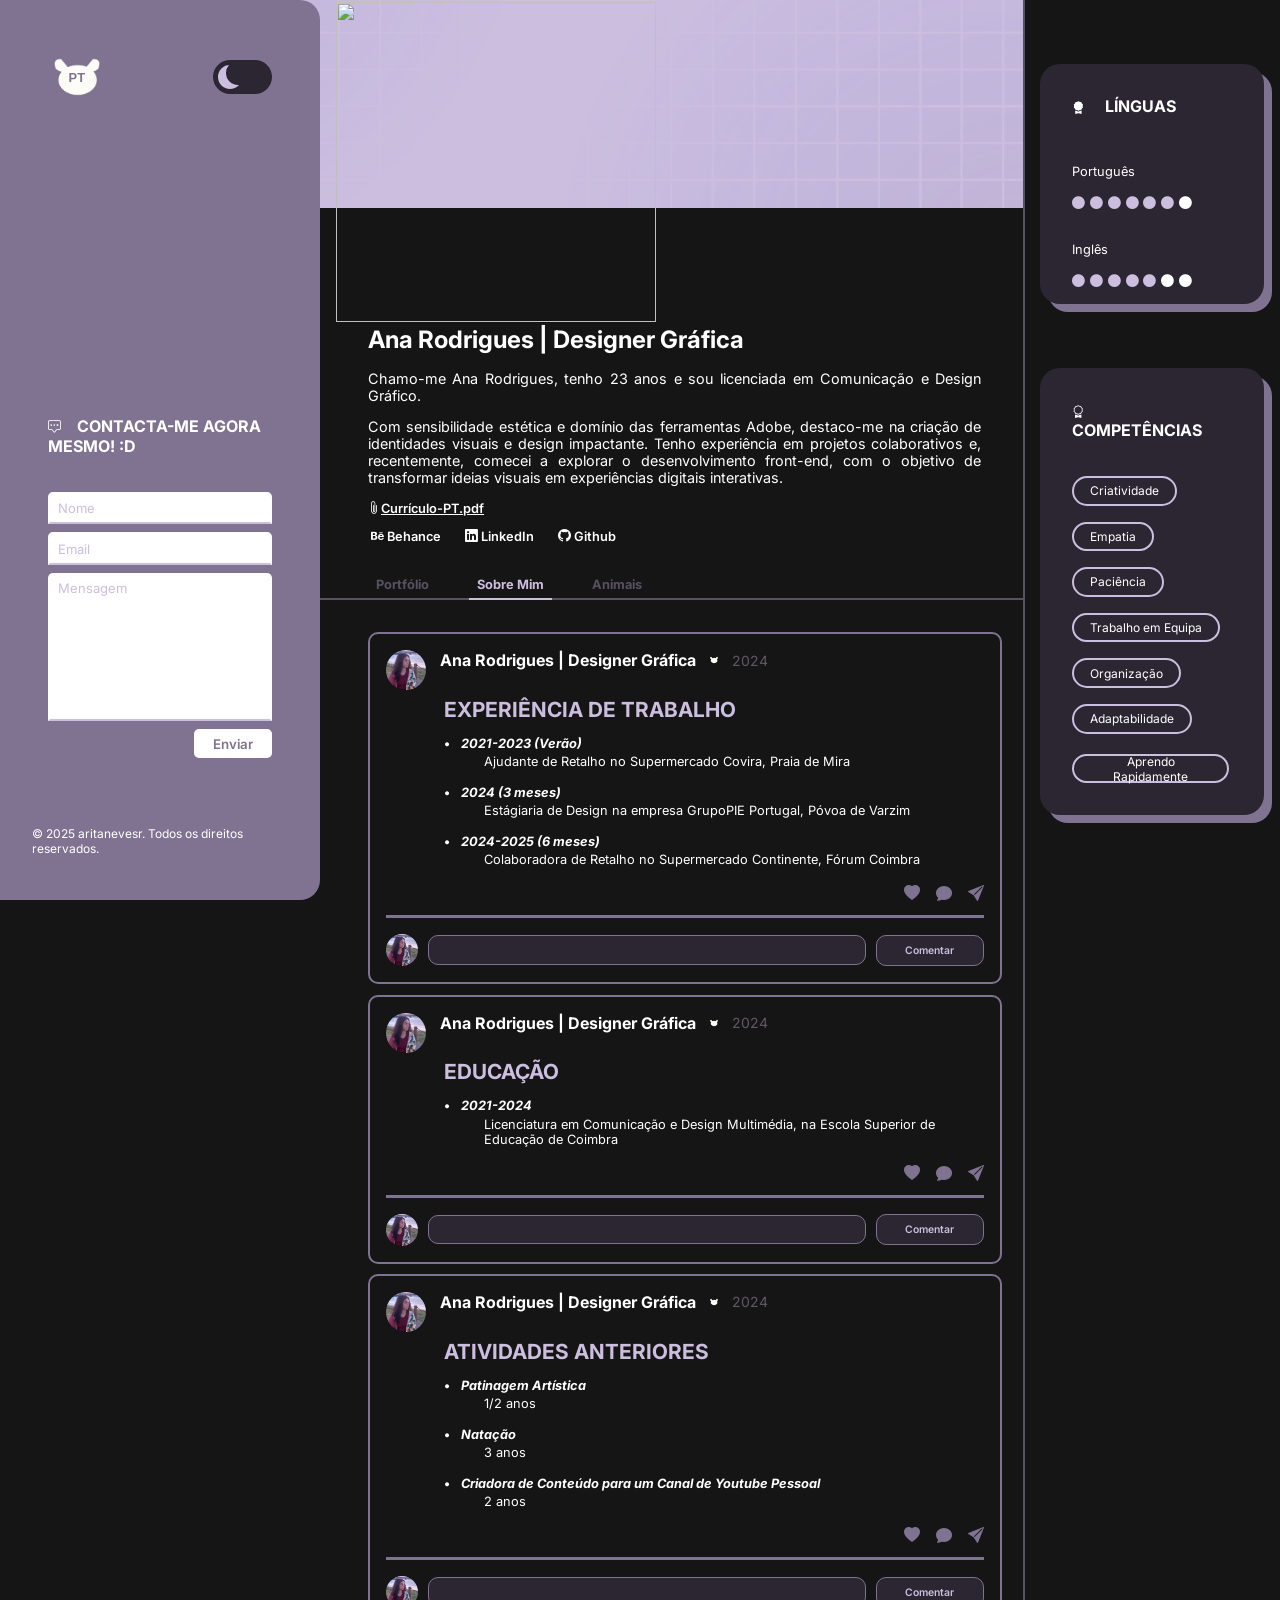
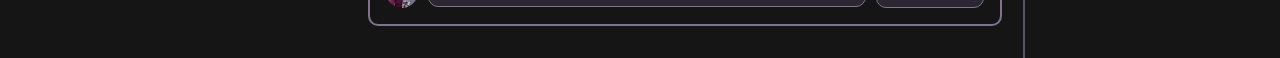
==== commit c4f35dc3: "Update about.html" ====
--- a/about.html
+++ b/about.html
@@ -13,6 +13,7 @@
     <script src="https://code.iconify.design/3/3.1.0/iconify.min.js"></script>
     <script src="/js/menu.js"></script>
     <script src="/js/language-toggle.js" defer></script>
+    <script src="/js/switch.js" defer></script>
 </head>
 
 <body>
@@ -26,7 +27,7 @@
                 </div>
 
                 <label class="switch">
-                    <input type="checkbox">
+                    <input type="checkbox" class="modeToggle">
                     <span class="slider"></span>
                 </label>
             </div>
@@ -399,7 +400,7 @@
                         </div>
 
                         <label class="switch">
-                            <input type="checkbox">
+                            <input type="checkbox"  class="modeToggle">
                             <span class="slider"></span>
                         </label>
                     </div>
@@ -761,3 +762,4 @@
     </div>
 
 </body>
+
--- a/css/about.css
+++ b/css/about.css
@@ -2699,16 +2699,48 @@
         height: 6.3rem;
     }
 
-    .description {
-        margin: 0 0 0 7rem;
-    }
-
-    .box {
-        width: 5rem;
-    }
-
-    .content {
+    .project-profile {
+        width: 10%;
+    }
+
+    .content-box {
+        padding: 1rem;
+    }
+
+    .project-profile-img img {
+        width: 2.5rem;
+        height: 2.5rem;
+    }
+
+    .project-profile-name {
+        display: flex;
+        flex-direction: row;
+        height: auto;
+        width: 100%;
+        gap: 0.8rem;
+        margin-bottom: auto;
+        align-items: center;
+        margin: 0 0 0.8rem 0;
+    }
+
+    .project-profile-name img {
+        display: flex;
+    }
+
+    .project-profile-name h3 {
         margin: 0;
+    }
+
+    .project-profile-name p {
+        margin: 0;
+    }
+
+    .project-content-text {
+        margin: 0 0 0 0.5rem;
+    }
+
+    .comments-box button {
+        width: 20%;
     }
 
     .content-box {
@@ -2782,6 +2814,50 @@
         height: 6.3rem;
     }
 
+    .project-profile {
+        width: 10%;
+    }
+
+    .content-box {
+        padding: 1rem;
+    }
+
+    .project-profile-img img {
+        width: 2.5rem;
+        height: 2.5rem;
+    }
+
+    .project-profile-name {
+        display: flex;
+        flex-direction: row;
+        height: auto;
+        width: 100%;
+        gap: 0.8rem;
+        margin-bottom: auto;
+        align-items: center;
+        margin: 0 0 0.8rem 0;
+    }
+
+    .project-profile-name img {
+        display: flex;
+    }
+
+    .project-profile-name h3 {
+        margin: 0;
+    }
+
+    .project-profile-name p {
+        margin: 0;
+    }
+
+    .project-content-text {
+        margin: 0 0 0 0.5rem;
+    }
+
+    .comments-box button {
+        width: 20%;
+    }
+
     .content-box {
         margin: 0;
     }
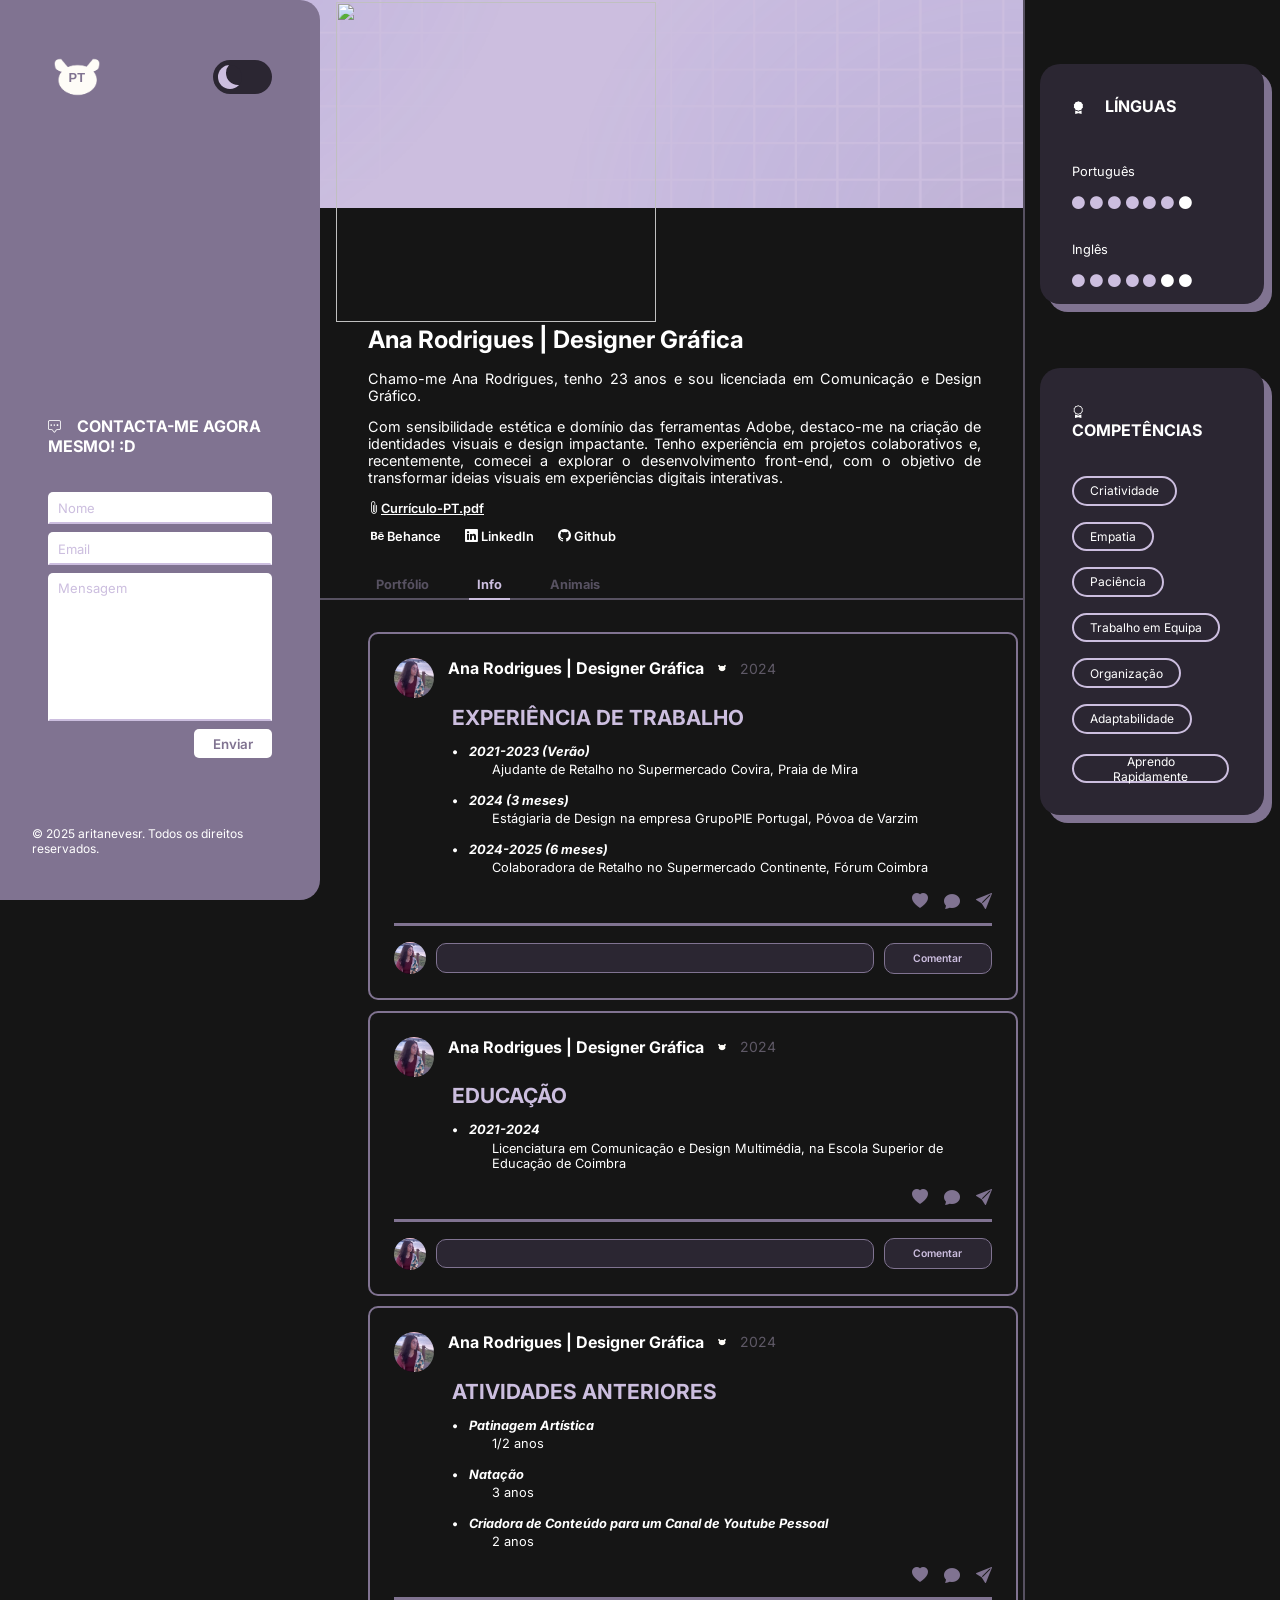
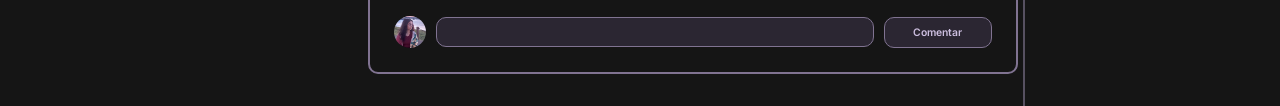
==== commit ca11fe7e: "Update about.html" ====
--- a/about.html
+++ b/about.html
@@ -106,7 +106,7 @@
                         <a href="https://www.behance.net/aritanevesr" target="_blank">
                             <p><i class="bi bi-behance"></i>&nbsp;Behance</p>
                         </a>
-                        <a href="www.linkedin.com/in/aritanevesr" target="_blank">
+                        <a href="https://www.linkedin.com/in/aritanevesr" target="_blank">
                             <p><i class="bi bi-linkedin"></i>&nbsp;LinkedIn</p>
                         </a>
                         <a href="https://github.com/ARitaNevesR" target="_blank">
@@ -122,8 +122,8 @@
                     <p class="port eng">Portfolio</p>
                 </a>
                 <a href="about.html">
-                    <p class="about pt">Sobre Mim</p>
-                    <p class="about eng">About Me</p>
+                    <p class="about pt">Info</p>
+                    <p class="about eng">Info</p>
                 </a>
                 <a href="team.html">
                     <p class="team pt">Animais</p>
@@ -474,7 +474,7 @@
                             <a href="https://www.behance.net/aritanevesr" target="_blank">
                                 <p><i class="bi bi-behance"></i>&nbsp;Behance</p>
                             </a>
-                            <a href="www.linkedin.com/in/aritanevesr" target="_blank">
+                            <a href="https://www.linkedin.com/in/aritanevesr" target="_blank">
                                 <p><i class="bi bi-linkedin"></i>&nbsp;LinkedIn</p>
                             </a>
                             <a href="https://github.com/ARitaNevesR" target="_blank">
@@ -490,8 +490,8 @@
                     <p class="port eng">Portfolio</p>
                 </a>
                 <a href="about.html">
-                    <p class="about pt">Sobre Mim</p>
-                    <p class="about eng">About Me</p>
+                    <p class="about pt">Info</p>
+                    <p class="about eng">Info</p>
                 </a>
                 <a href="team.html">
                     <p class="team pt">Animais</p>
@@ -763,3 +763,5 @@
 
 </body>
 
+
+
--- a/css/about.css
+++ b/css/about.css
@@ -2819,7 +2819,7 @@
     }
 
     .content-box {
-        padding: 1rem;
+        padding: 1.5rem;
     }
 
     .project-profile-img img {
@@ -3408,4 +3408,5 @@
         width: 5rem;
     }
 
-}+
+}
